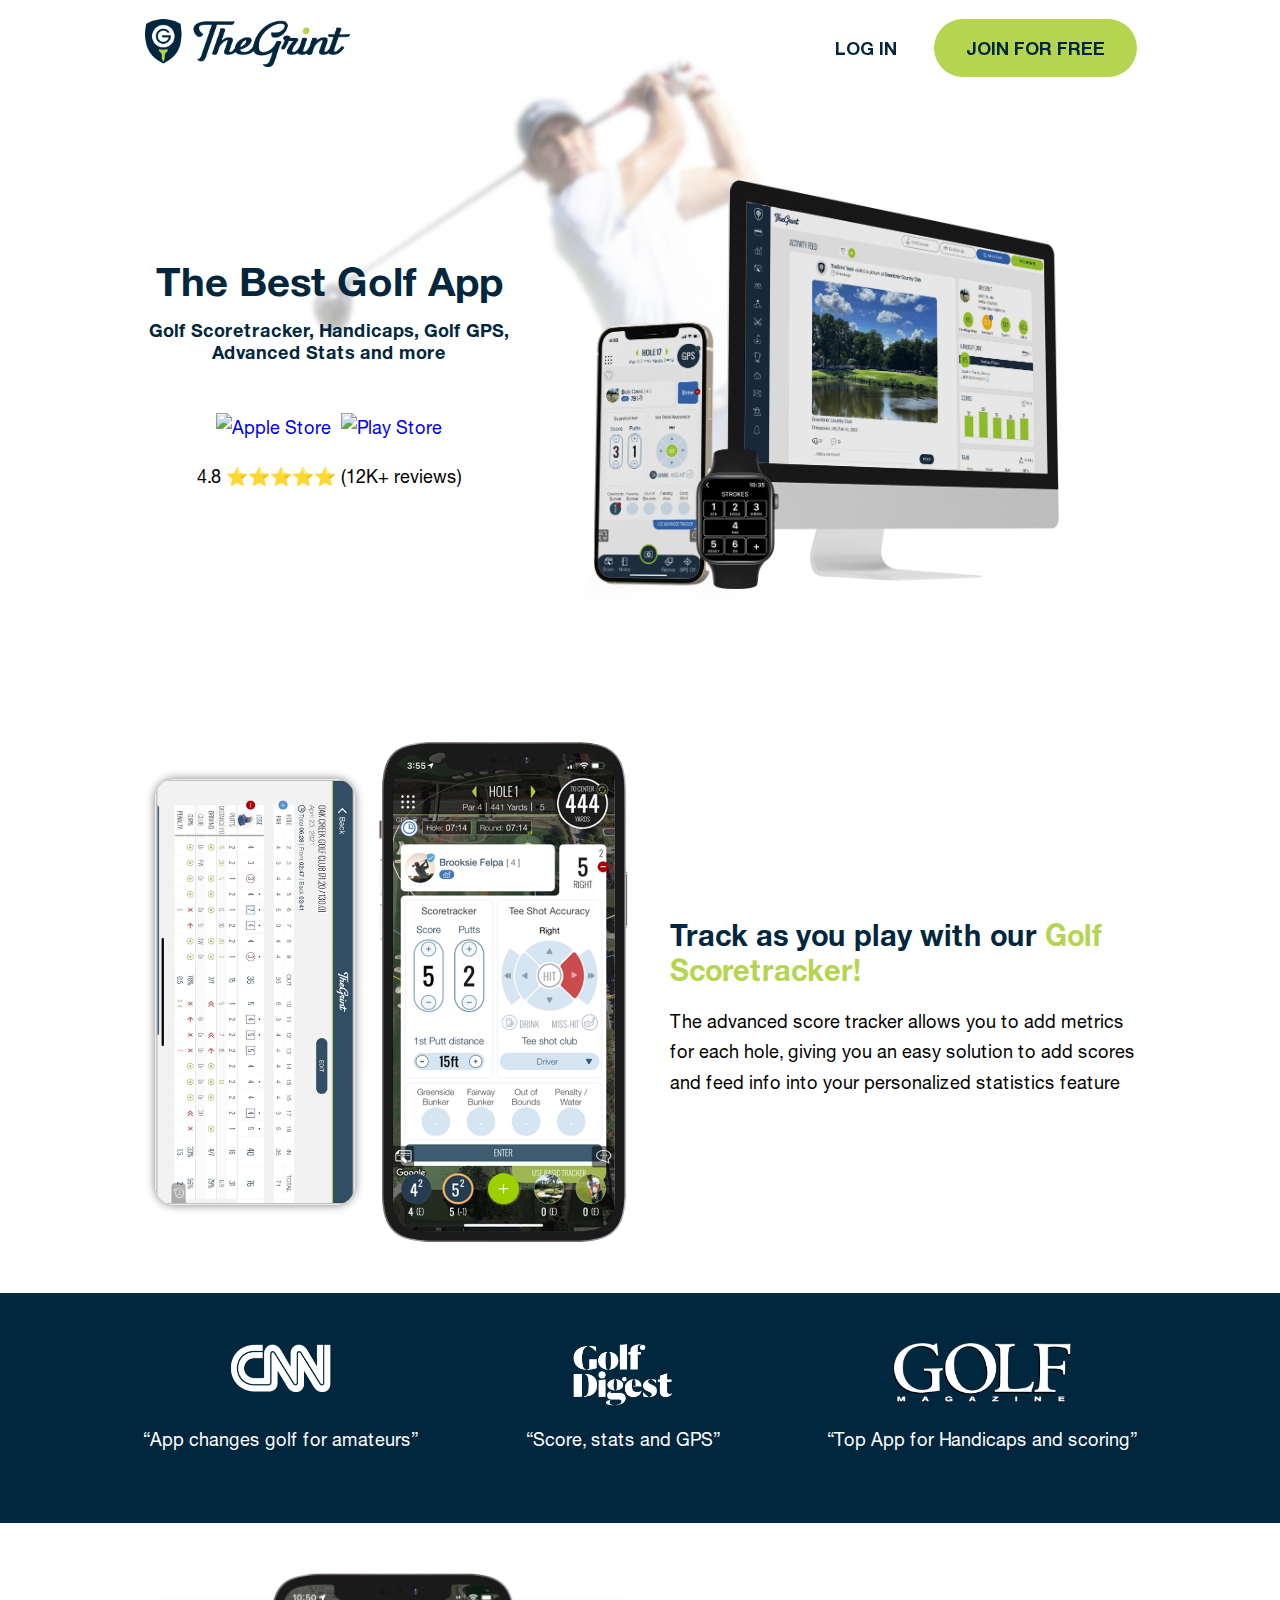
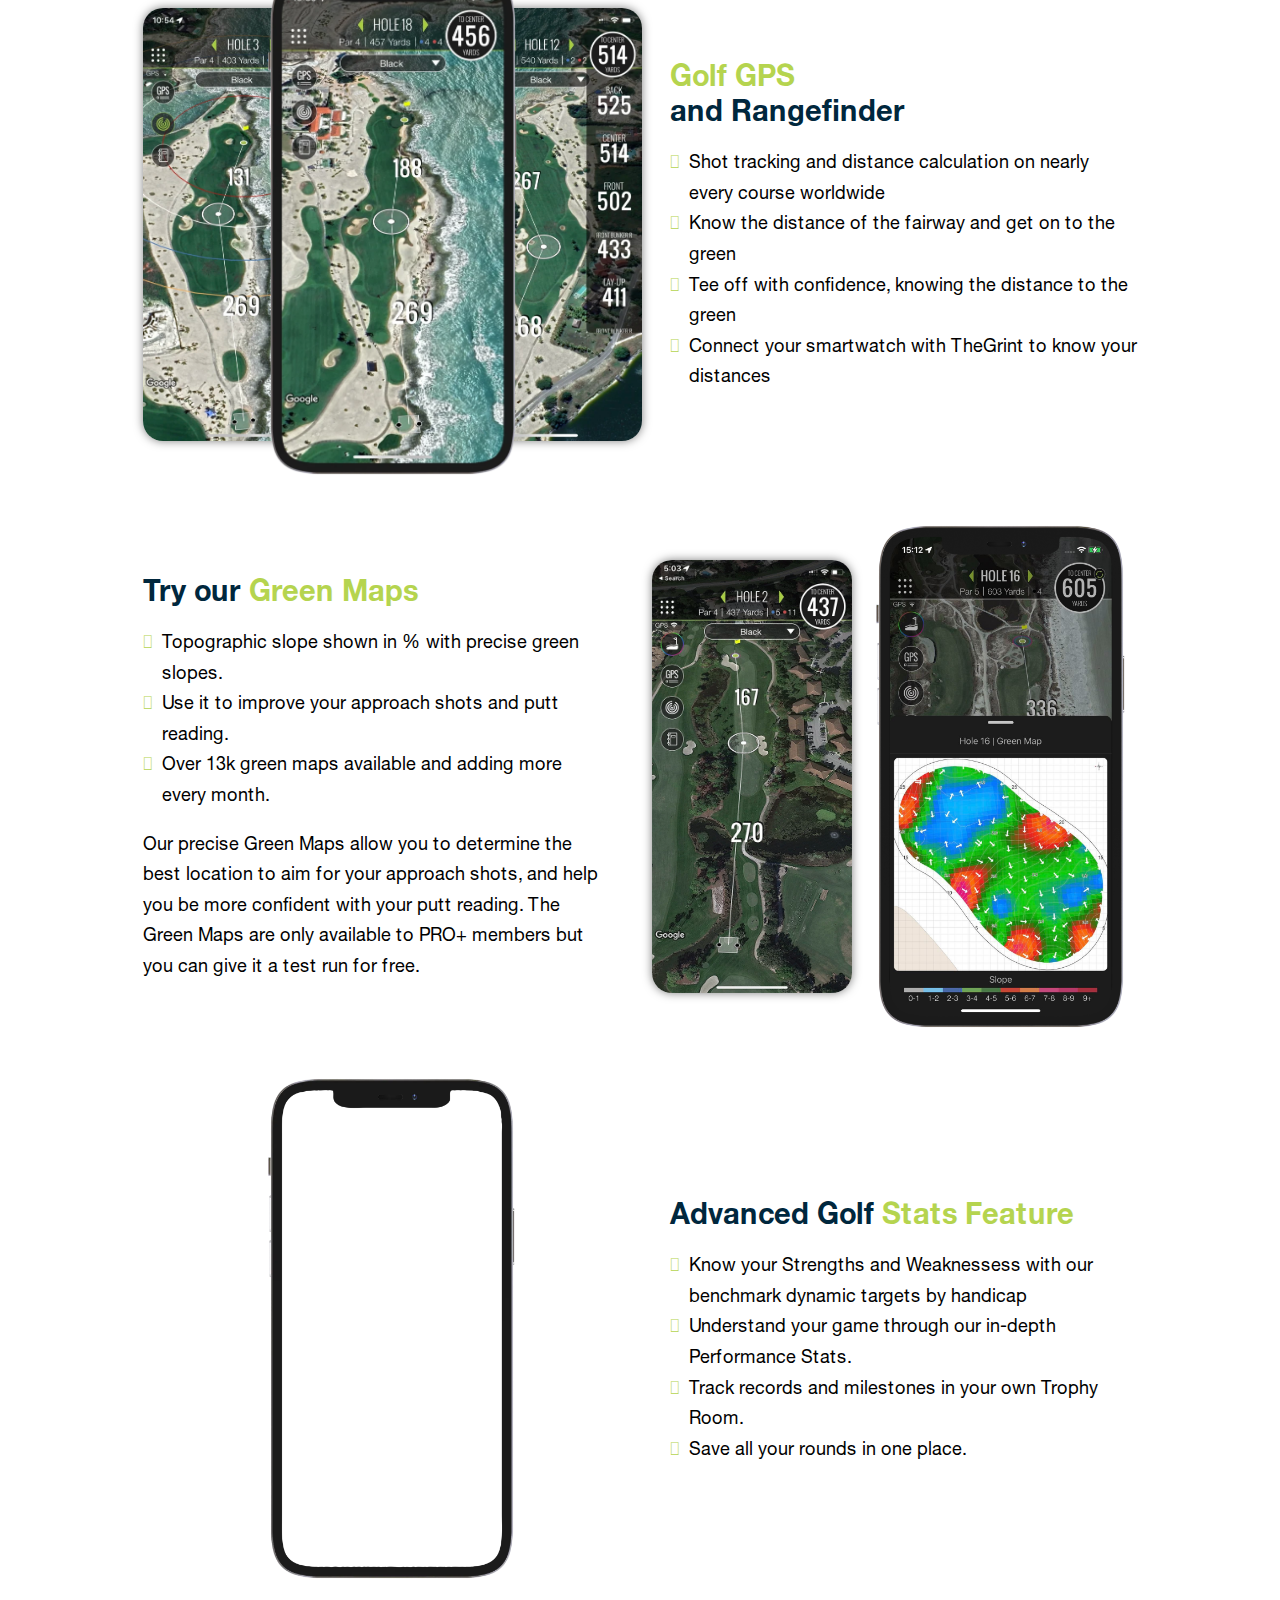
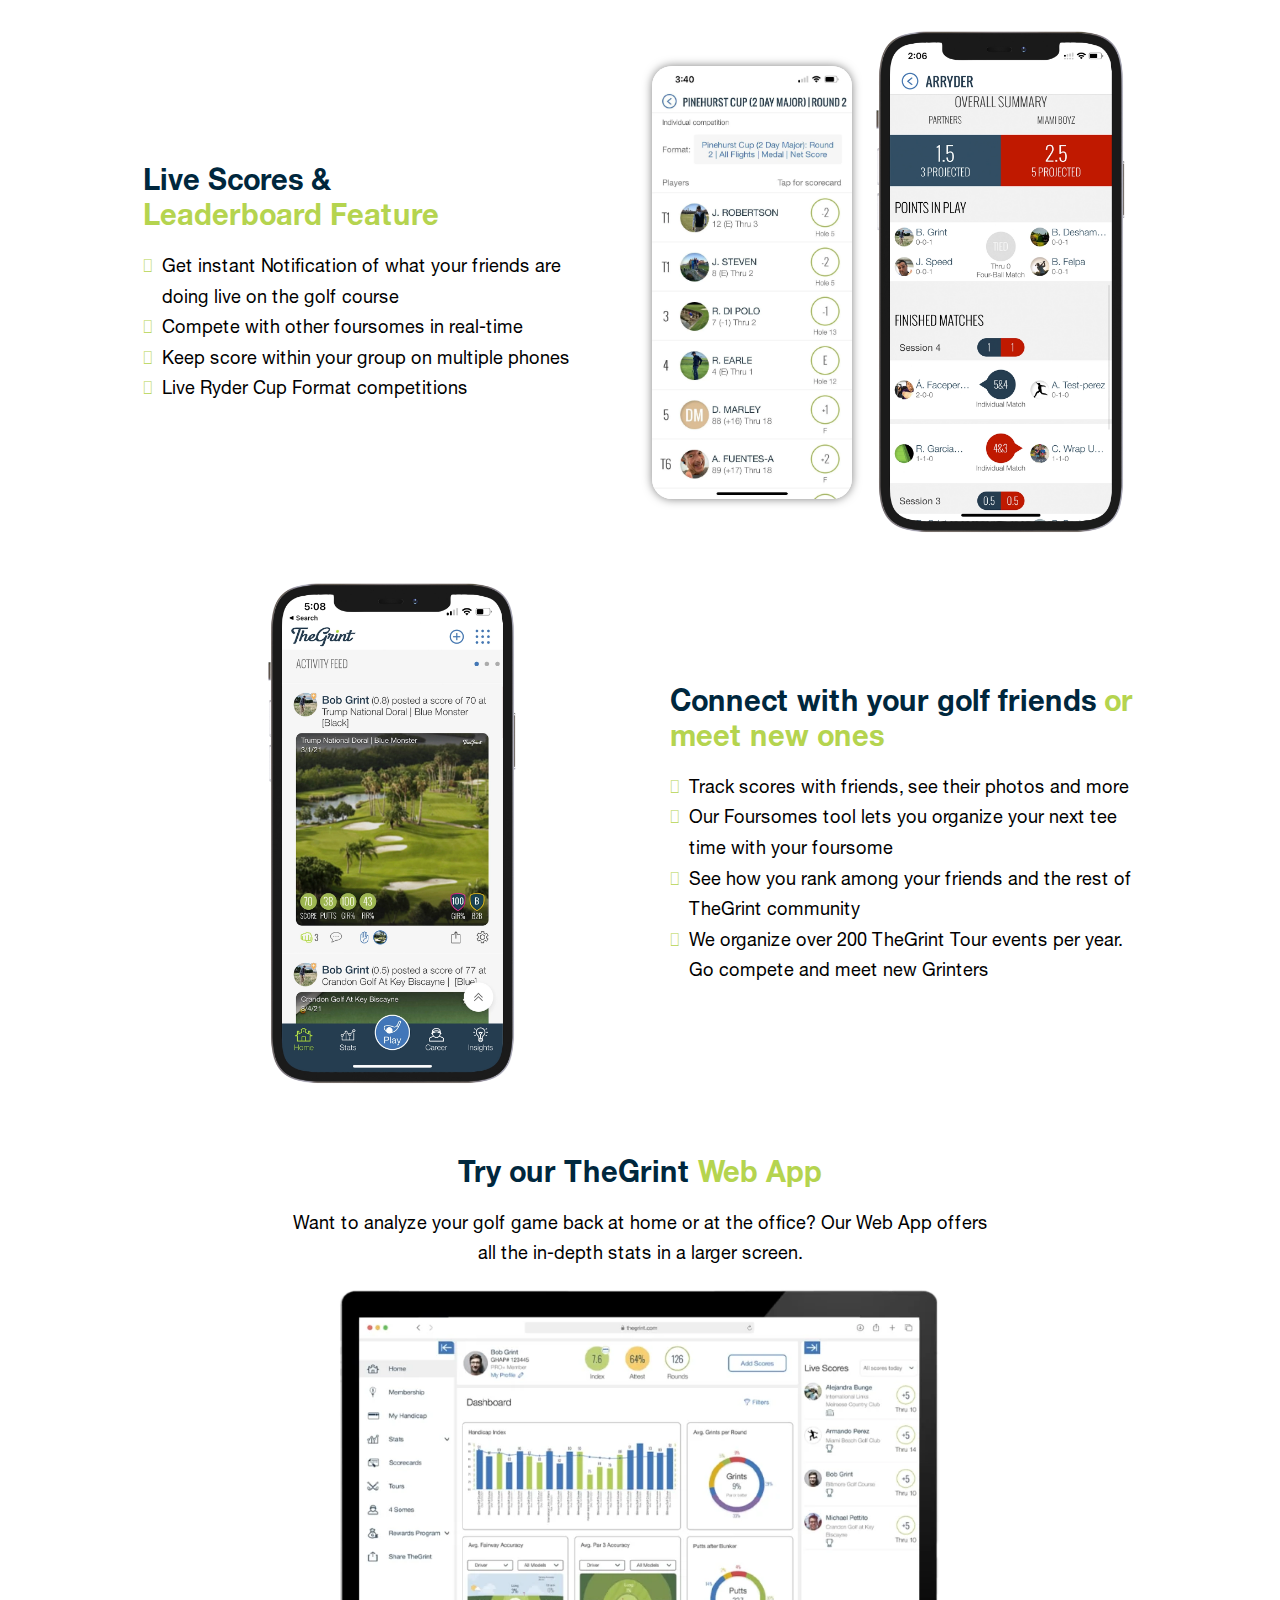
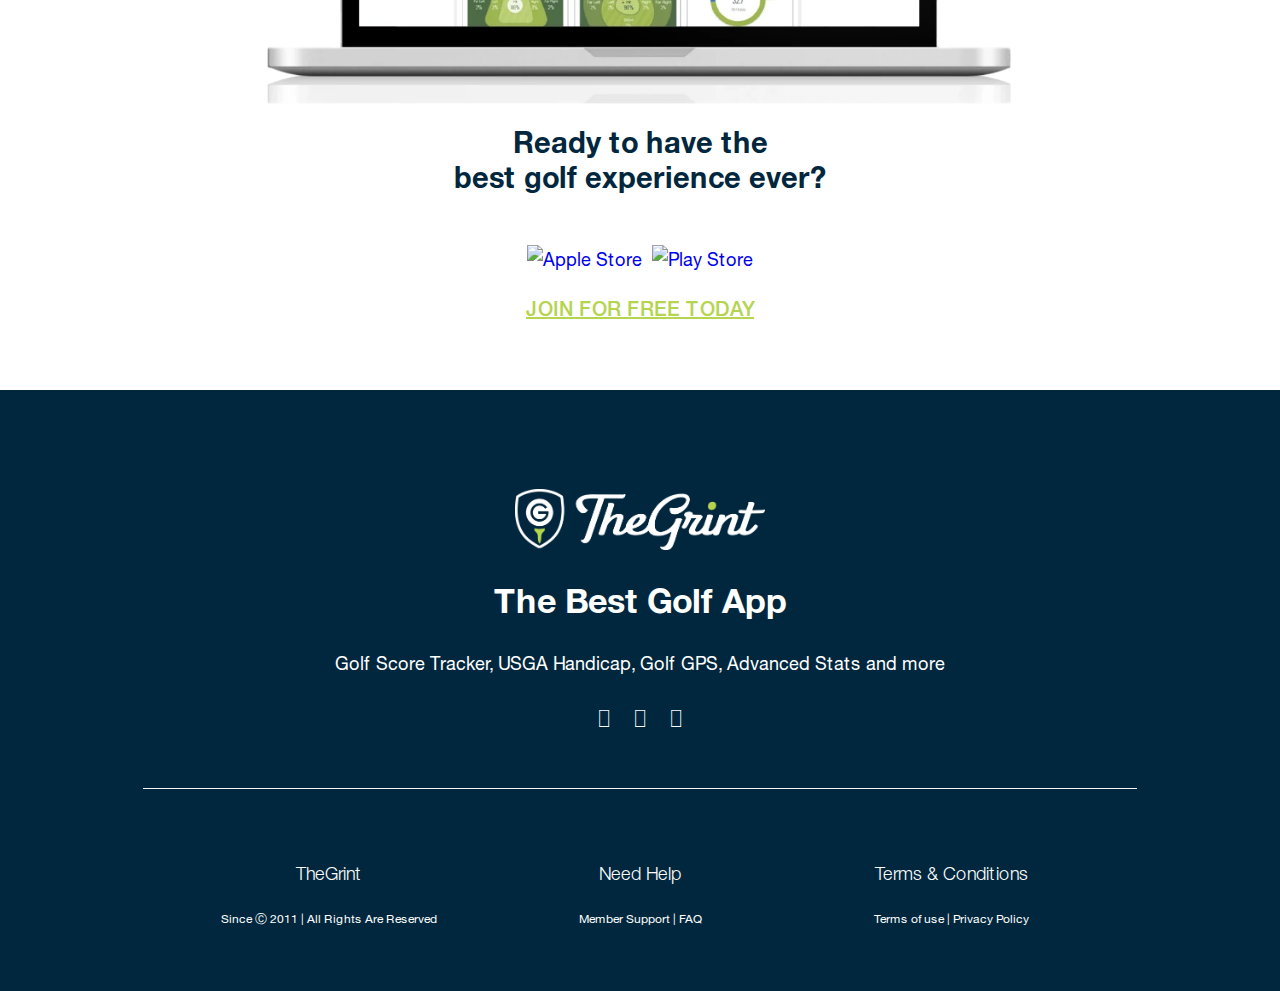
==== index.html @ 7a3c5fb8 "d-responsive" ====
<!DOCTYPE html>
<html>
<head>
  <title>TheGrint</title>
  <meta charset="UTF-8">
  <link rel="icon" type="image/x-icon" href="assets/favicon.png">
  <meta name="viewport" content="width=device-width, initial-scale=1">
  <link rel="stylesheet" href="https://cdnjs.cloudflare.com/ajax/libs/font-awesome/6.1.2/css/all.min.css" integrity="sha512-1sCRPdkRXhBV2PBLUdRb4tMg1w2YPf37qatUFeS7zlBy7jJI8Lf4VHwWfZZfpXtYSLy85pkm9GaYVYMfw5BC1A==" crossorigin="anonymous" referrerpolicy="no-referrer" />
  <link rel="stylesheet" href="https://cdnjs.cloudflare.com/ajax/libs/font-awesome/4.7.0/css/font-awesome.min.css">
  <link rel="stylesheet" href="font/stylesheet.css">
  <link rel="stylesheet" href="css/header.css">
  <link rel="stylesheet" href="css/carousel.css">
  <link rel="stylesheet" href="css/slider.css">
  <link rel="stylesheet" href="css/m-style.css">

</head>
<body>
  <header>
    <div class="bg-header"></div>
    <div class="head_container container">
      <div class="logo">
        <a class="head_logo" href="#"><img src="assets/logo.webp"></a>
      </div>
      <div class="menu" id="myTopnav">
        <ul>
          <li><a href="https://sandbox.thegrint.com/passthru">Log in</a></li>
          <li><a class="join-btn" href="https://sandbox.thegrint.com/passthru/register">JOIN <span class="hidden">FOR FREE</span></a></li>
        </ul>
      </div>
    </div>
  </header>

  <section class="main-banner">
    <div class="bg-banner-img">
      <img src="assets/banner3.jpg" alt="">
    </div>
    <div class="banner-content container">
      <div class="wrapper">
        <div class="left">
          <h1><b>The Best Golf App</b></h1>
          <h2>Golf Scoretracker, Handicaps, Golf GPS, Advanced Stats and more</h2>
          <div class="buttons o-desktop">
           <a href="https://apps.apple.com/us/app/thegrint-golf-gps-handicap/id532085262">
            <div class="in-btn">
              <img src="assets/apple_store.webp" alt="Apple Store">
            </div>
          </a>
          <a class="" href="https://play.google.com/store/apps/details?id=com.grint.thegrint.pro&hl=en_US&gl=US">
            <div class="in-btn">
              <img src="assets/play_store.webp" alt="Play Store">
            </div>
          </a>
        </div>
        <p class="desk-s" class="reviews">4.8 ⭐⭐⭐⭐⭐ (12K+ reviews)</p>
      </div>
      <div class="right">
        <img src="assets/devices2.webp" alt="">
        <div class="buttons only-tablet">
         <a href="https://apps.apple.com/us/app/thegrint-golf-gps-handicap/id532085262">
          <div class="in-btn">
            <img src="assets/apple_store.webp" alt="Apple Store">
          </div>
        </a>
        <a class="" href="https://play.google.com/store/apps/details?id=com.grint.thegrint.pro&hl=en_US&gl=US">
          <div class="in-btn">
            <img src="assets/play_store.webp" alt="Play Store">
          </div>
        </a>
      </div>
      <p class="only-tablet" class="reviews">4.8 ⭐⭐⭐⭐⭐ (12K+ reviews)</p>
    </div>
  </div>
</div>
</section>


<section class="first-section">
  <div class="container">
    <h1 class="only-mobile">Track as you play with our <b class="green">Golf Scoretracker!</b></h1>
    <div class="wrapper screens-wrapper">
      <div class="left">
        <div class="img-wrapper">
          <img src="assets/scoretracker3.webp" alt="">
          <img src="assets/scoretracker1.webp" alt="">
        </div>
      </div>
      <div class="right">        
        <div class="first-content">
          <h1 class="desktop">Track as you play with our <b class="green">Golf Scoretracker!</b></h1>
          <p>The advanced score tracker allows you to add metrics for each hole, giving you an easy solution to add scores and feed info into your personalized statistics feature</p>
        </div>
      </div>
    </div>
  </div>
</section>
<section id="awards">
 <div class="awards container">
  <div class="a-wrapper">
    <div class="a-img-box"><img src="assets/cnn.png" alt=""></div>
    <p>“App changes golf for amateurs”</p>
  </div>
  <div class="a-wrapper">
    <div class="a-img-box"><img src="assets/golf_digest.png" alt=""></div>
    <p>“Score, stats and GPS”</p>
  </div>
  <div class="a-wrapper">
    <div class="a-img-box"><img src="assets/golf-magazine-logo-black-and-white.png" alt=""></div>
    <p>“Top App for Handicaps and scoring”</p>
  </div>
</div>
</section>

<section class="fourth-section">
  <div class="container">
    <div class="wrapper screens-wrapper">
      <div class="left">
        <div class="img-wrapper three-screens">
          <img src="assets/4-1.webp" alt="">
          <img src="assets/4-2.webp" alt="">
          <img src="assets/4-3.webp" alt="">
        </div>
      </div>
      <div class="right">
        <h1 class="align-left"><b class="green">Golf GPS</b><br>and Rangefinder</h1>
        <ul class="icon-list-items">
          <li class="icon-list-item">
            <span class="icon-list-icon">
              <i aria-hidden="true" class="fas fa-check-circle"></i>
            </span>
            <span class="icon-list-text">Shot tracking and distance calculation on nearly every course worldwide</span>
          </li>
          <li class="icon-list-item">
            <span class="icon-list-icon">
              <i aria-hidden="true" class="fas fa-check-circle"></i>
            </span>
            <span class="icon-list-text">Know the distance of the fairway and get on to the green</span>
          </li>
          <li class="icon-list-item">
            <span class="icon-list-icon">
              <i aria-hidden="true" class="fas fa-check-circle"></i>
            </span>
            <span class="icon-list-text">Tee off with confidence, knowing the distance to the green</span>
          </li>
          <li class="icon-list-item">
            <span class="icon-list-icon">
              <i aria-hidden="true" class="fas fa-check-circle"></i>
            </span>
            <span class="icon-list-text">Connect your smartwatch with TheGrint to know your distances</span>
          </li>
        </ul>
      </div>
    </div>
  </div>
</section>

<section class="fifth-section">
  <div class="container">
    <div class="wrapper screens-wrapper reverse-desktop">

      <div class="left">
        <div class="img-wrapper">
          <img src="assets/new/greenmaps.webp" alt="">
          <img src="assets/5-2.webp" alt="">
        </div>
      </div>

      <div class="right">
        <h1 class="align-left">Try our <b class="green">Green Maps</b></h1>
        <ul class="icon-list-items">
          <li class="icon-list-item">
            <span class="icon-list-icon">
              <i aria-hidden="true" class="fas fa-check-circle"></i>
            </span>
            <span class="icon-list-text">Topographic slope shown in % with precise green slopes.</span>
          </li>
          <li class="icon-list-item">
            <span class="icon-list-icon">
              <i aria-hidden="true" class="fas fa-check-circle"></i>
            </span>
            <span class="icon-list-text">Use it to improve your approach shots and putt reading.</span>
          </li>
          <li class="icon-list-item">
            <span class="icon-list-icon">
              <i aria-hidden="true" class="fas fa-check-circle"></i>
            </span>
            <span class="icon-list-text">Over 13k green maps available and adding more every month.</span>
          </li>
        </ul>
        <p>Our precise Green Maps allow you to determine the best location to aim for your approach shots, and help you be more confident with your putt reading. The Green Maps are only available to PRO+ members but you can give it a test run for free.</p>
      </div>

    </div>
  </div>
</section>

<section class="sixth-section">
  <div class="container">
    <div class="wrapper">
      <div class="left">
        <div class="carousel-phones">
          <div class="phones-wrapper">
            <img src="assets/iphone_border.webp" alt="">
            <img class="loop active" src="assets/carousel1.png" alt="">
            <img class="loop" src="assets/carousel2.png" alt="">
            <img class="loop" src="assets/carousel3.png" alt="">
            <img class="loop" src="assets/carousel4.png" alt="">
          </div>
        </div>
        <div style="display: none;" id="slider">
          <ul id="slideWrap"> 
            <li><div class="image-slider-container"><img src="assets/image-3.webp" alt=""></div></li>
            <li><div class="image-slider-container"><img src="assets/image-4.webp" alt=""></div></li>
            <li><div class="image-slider-container"><img src="assets/image-5.webp" alt=""></div></li>
            <li><div class="image-slider-container"><img src="assets/image-6.webp" alt=""></div></li>
          </ul>

          <a id="prev" >&#8810;</a>
          <a id="next" >&#8811;</a>
        </div>


      </div>
      <div class="right">
        <h1><b>Advanced Golf</b> <b class="green">Stats Feature</b></h1>
        <ul class="icon-list-items">
          <li class="icon-list-item">
            <span class="icon-list-icon">
              <i aria-hidden="true" class="fas fa-check-circle"></i>
            </span>
            <span class="icon-list-text">Know your Strengths and Weaknessess with our benchmark dynamic targets by handicap</span>
          </li>
          <li class="icon-list-item">
            <span class="icon-list-icon">
              <i aria-hidden="true" class="fas fa-check-circle"></i>
            </span>
            <span class="icon-list-text">Understand your game through our in-depth Performance Stats.</span>
          </li>
          <li class="icon-list-item">
            <span class="icon-list-icon">
              <i aria-hidden="true" class="fas fa-check-circle"></i>
            </span>
            <span class="icon-list-text">Track records and milestones in your own Trophy Room.</span>
          </li>
          <li class="icon-list-item">
            <span class="icon-list-icon">
              <i aria-hidden="true" class="fas fa-check-circle"></i>
            </span>
            <span class="icon-list-text">Save all your rounds in one place.</span>
          </li>
        </ul>
      </div>
    </div>
  </div>
</section>

<section class="seventh-section">
  <div class="container">
    <div class="wrapper screens-wrapper reverse-desktop">

      <div class="left">
        <div class="img-wrapper">
          <img src="assets/leaderboards.webp" alt="">
          <img src="assets/new/section-gaming.webp" alt="">
        </div>        
      </div>
      <div class="right">
        <h1 class="align-left"><b>Live Scores &</b><br> <b class="green">Leaderboard Feature</b></h1>
        <ul class="icon-list-items">
          <li class="icon-list-item">
            <span class="icon-list-icon">
              <i aria-hidden="true" class="fas fa-check-circle"></i>
            </span>
            <span class="icon-list-text">Get instant Notification of what your friends are doing live on the golf course</span>
          </li>
          <li class="icon-list-item">
            <span class="icon-list-icon">
              <i aria-hidden="true" class="fas fa-check-circle"></i>
            </span>
            <span class="icon-list-text">Compete with other foursomes in real-time</span>
          </li>
          <li class="icon-list-item">
            <span class="icon-list-icon">
              <i aria-hidden="true" class="fas fa-check-circle"></i>
            </span>
            <span class="icon-list-text">Keep score within your group on multiple phones</span>
          </li>
          <li class="icon-list-item">
            <span class="icon-list-icon">
              <i aria-hidden="true" class="fas fa-check-circle"></i>
            </span>
            <span class="icon-list-text">Live Ryder Cup Format competitions</span>
          </li>
        </ul>      
      </div>
    </div>
  </div>
</section>

<section class="eighth-section">
  <div class="container">
    <div class="wrapper">
      <div class="left">
        <img src="assets/golf_module.webp" alt="">
      </div>
      <div class="right">
        <h1>Connect with your golf friends <b class="green">or meet new ones</b></h1>
        <ul class="icon-list-items">
          <li class="icon-list-item">
            <span class="icon-list-icon">
              <i aria-hidden="true" class="fas fa-check-circle"></i>
            </span>
            <span class="icon-list-text">Track scores with friends, see their photos and more</span>
          </li>
          <li class="icon-list-item">
            <span class="icon-list-icon">
              <i aria-hidden="true" class="fas fa-check-circle"></i>
            </span>
            <span class="icon-list-text">Our Foursomes tool lets you organize your next tee time with your foursome</span>
          </li>
          <li class="icon-list-item">
            <span class="icon-list-icon">
              <i aria-hidden="true" class="fas fa-check-circle"></i>
            </span>
            <span class="icon-list-text">See how you rank among your friends and the rest of TheGrint community</span>
          </li>
          <li class="icon-list-item">
            <span class="icon-list-icon">
              <i aria-hidden="true" class="fas fa-check-circle"></i>
            </span>
            <span class="icon-list-text">We organize over 200 TheGrint Tour events per year. Go compete and meet new Grinters</span>
          </li>
        </ul>
      </div>
    </div>
  </div>
</section>

<section class="ninth-section">
  <div class="container ninth-container">
    <h1>Try our TheGrint <b style="color:#b5d44f;">Web App</b></h1>
    <p>Want to analyze your golf game back at home or at the office? Our Web App offers all the in-depth stats in a larger screen.</p>
    <div><img src="assets/thegrint_desktop2.1.webp" alt=""></div>
    <h1>Ready to have the  <br><b>best golf experience ever?</b></h1>
    <div class="buttons">
     <a href="https://apps.apple.com/us/app/thegrint-golf-gps-handicap/id532085262">
      <div class="in-btn">
        <img src="assets/apple_store.webp" alt="Apple Store">
      </div>
    </a>
    <a class="" href="https://play.google.com/store/apps/details?id=com.grint.thegrint.pro&hl=en_US&gl=US">
      <div class="in-btn">
        <img src="assets/play_store.webp" alt="Play Store">
      </div>
    </a>
  </div>
  <a class="register-btn" href="https://sandbox.thegrint.com/passthru/register">JOIN FOR FREE TODAY</a>
</div>
</section>


<footer>
  <div class="container footer-container">
   <div class="top">
    <div class="top-container">
      <div class="footer-logo">
        <img src="assets/white_logo.png" alt="">
      </div>
      <div class="footer-content">
        <h2>The Best Golf App</h2>
        <p>Golf Score Tracker, USGA Handicap, Golf GPS, Advanced Stats and more</p>
        <div class="social-media">
          <a href="https://www.facebook.com/thegrintgolf"><i aria-hidden="true" class="fab fa-facebook-f"></i></a>
          <a href="https://www.instagram.com/thegrintgolf/"><i aria-hidden="true" class="fab fa-instagram"></i></a>
          <a href="https://twitter.com/TheGrintGolf"><i aria-hidden="true" class="fab fa-twitter"></i></a>
        </div>
      </div>
    </div>
  </div>

  <div class="bot">
   <div class="bot-box">
     <h4>TheGrint</h4>
     <p>Since Ⓒ 2011 | All Rights Are Reserved</p>
   </div>
   <div class="bot-box">
     <h4>Need Help</h4>
     <a href="https://thegrint.com/about_us/member_support">Member Support | FAQ</a>
   </div>
   <div class="bot-box">
     <h4>Terms & Conditions</h4>
     <a href="https://thegrint.com/about_us/terms_and_conditions">Terms of use | Privacy Policy</a>
   </div>
 </div>
</div>
</footer>
<script src="https://cdnjs.cloudflare.com/ajax/libs/jquery/3.6.0/jquery.min.js" integrity="sha512-894YE6QWD5I59HgZOGReFYm4dnWc1Qt5NtvYSaNcOP+u1T9qYdvdihz0PPSiiqn/+/3e7Jo4EaG7TubfWGUrMQ==" crossorigin="anonymous" referrerpolicy="no-referrer"></script>
<script src="js/js.js"></script>

<script>

</script>

</body>
</html>
---- font/stylesheet.css ----
@font-face {
    font-family: 'Helvetica Neue';
    src: url('HelveticaNeue.eot');
    src: url('HelveticaNeue.eot?#iefix') format('embedded-opentype'),
        url('HelveticaNeue.woff2') format('woff2'),
        url('HelveticaNeue.woff') format('woff'),
        url('HelveticaNeue.ttf') format('truetype'),
        url('HelveticaNeue.svg#HelveticaNeue') format('svg');
    font-weight: normal;
    font-style: normal;
    font-display: swap;
}

@font-face {
    font-family: 'Helvetica Neue';
    src: url('HelveticaNeue-Light.eot');
    src: url('HelveticaNeue-Light.eot?#iefix') format('embedded-opentype'),
        url('HelveticaNeue-Light.woff2') format('woff2'),
        url('HelveticaNeue-Light.woff') format('woff'),
        url('HelveticaNeue-Light.ttf') format('truetype'),
        url('HelveticaNeue-Light.svg#HelveticaNeue-Light') format('svg');
    font-weight: 300;
    font-style: normal;
    font-display: swap;
}

@font-face {
    font-family: 'Helvetica Neue';
    src: url('HelveticaNeue-Bold.eot');
    src: url('HelveticaNeue-Bold.eot?#iefix') format('embedded-opentype'),
        url('HelveticaNeue-Bold.woff2') format('woff2'),
        url('HelveticaNeue-Bold.woff') format('woff'),
        url('HelveticaNeue-Bold.ttf') format('truetype'),
        url('HelveticaNeue-Bold.svg#HelveticaNeue-Bold') format('svg');
    font-weight: bold;
    font-style: normal;
    font-display: swap;
}

@font-face {
    font-family: 'Helvetica Neue';
    src: url('HelveticaNeue-Thin.eot');
    src: url('HelveticaNeue-Thin.eot?#iefix') format('embedded-opentype'),
        url('HelveticaNeue-Thin.woff2') format('woff2'),
        url('HelveticaNeue-Thin.woff') format('woff'),
        url('HelveticaNeue-Thin.ttf') format('truetype'),
        url('HelveticaNeue-Thin.svg#HelveticaNeue-Thin') format('svg');
    font-weight: 100;
    font-style: normal;
    font-display: swap;
}

@font-face {
    font-family: 'Helvetica Neue';
    src: url('HelveticaNeue-Medium.eot');
    src: url('HelveticaNeue-Medium.eot?#iefix') format('embedded-opentype'),
        url('HelveticaNeue-Medium.woff2') format('woff2'),
        url('HelveticaNeue-Medium.woff') format('woff'),
        url('HelveticaNeue-Medium.ttf') format('truetype'),
        url('HelveticaNeue-Medium.svg#HelveticaNeue-Medium') format('svg');
    font-weight: 500;
    font-style: normal;
    font-display: swap;
}

@font-face {
    font-family: 'HelveticaNeue';
    src: url('HelveticaNeueRegular.eot');
    src: url('HelveticaNeueRegular.eot?#iefix') format('embedded-opentype'),
        url('HelveticaNeueRegular.woff2') format('woff2'),
        url('HelveticaNeueRegular.woff') format('woff'),
        url('HelveticaNeueRegular.ttf') format('truetype'),
        url('HelveticaNeueRegular.svg#HelveticaNeueRegular') format('svg');
    font-weight: 100;
    font-style: normal;
    font-display: swap;
}

@font-face {
    font-family: 'Helvetica Neue';
    src: url('HelveticaNeue-Italic.eot');
    src: url('HelveticaNeue-Italic.eot?#iefix') format('embedded-opentype'),
        url('HelveticaNeue-Italic.woff2') format('woff2'),
        url('HelveticaNeue-Italic.woff') format('woff'),
        url('HelveticaNeue-Italic.ttf') format('truetype'),
        url('HelveticaNeue-Italic.svg#HelveticaNeue-Italic') format('svg');
    font-weight: normal;
    font-style: italic;
    font-display: swap;
}
---- css/header.css ----
header{
	border: black;
	border-width: 2px;
	background: #00273d00;
	transition: var(--transition);
}
.head_container{
	padding: 20px 0;
	overflow: hidden;
	display: flex;
	justify-content: space-between;
	transition: var(--transition);
}
.effect-header .head_container{
	padding-top: 10px;
	padding-bottom: 10px;
}
.bg-header {
	width: 100%;
	height: 100%;
	position: absolute;
}
.effect-header {
	box-shadow: 2px 0 49px -16px rgb(0 0 0 / 33%);
}
.effect-header .bg-header {
	background: rgba(255, 255, 255, 0.7);
	backdrop-filter: blur(7px);
	-webkit-backdrop-filter: blur(7px);
}
.fixed-logo {
	display: none;
}
.logo {
	float:left;
	display: flex;
	align-items: center;
}
.logo img{
	height: 50px;
}
.menu{
	margin-top:5px;
	float:right;
}
.menu ul{
	list-style-type: none;
}
.menu li{
	display: inline;
	margin-right-last:0px; 
}
.menu a{
	text-decoration: none;
    font-weight: bold;
    text-transform: uppercase;
	border-radius: 100px;
	color: var(--blue);
	padding: 18px 32px;
	transition: var(--transition);
}
.menu a:hover {	
	color: rgb(0 39 61 / 80%);
}
.effect-header .menu a:hover {
	color: rgb(255 255 255 / 70%);
}
.menu a.join-btn {
	color: var(--blue);
	background-color: var(--green);
}
.menu a.join-btn:hover {
	color: var(--white-text);
	background-color: var(--blue);
}

.icon{
	display: none;
}

menu.responsive{
	position: relative;
}
menu.responsive{
	float: none;
	display: block;
	text-align: left;
}
@media screen and (max-width: 1024px) {
	.menu{
		margin:0;
	}
}
@media screen and (max-width: 835px) {
	.logo img {
		width: 100%;
		height: auto;
	}

	.logo {
		width: 30%;
	}

	.menu ul, .logo a {
		flex-direction: row;
		align-items: center;
	}
	.menu a {
		padding: 11px 22px;
	}

}
---- css/carousel.css ----
/* Slideshow container */
.slideshow-container {
  max-width: 100%;
  position: relative;
  margin: auto;
}

/* Make the images invisible by default */
.Containers {
  display: none;
}

/* Place the "forward button" to the right */
.forward {
  right: 0;
  border-radius: 4px 0 0 4px;
}

/*when the user hovers,add a black background with some little opacity */
.Back:hover, .forward:hover {
  background-color: rgba(0,0,0,0.8);
}

/* Caption Info */
.Info {
  color: #e3e3e3;
  font-size: 16px;
  padding: 10px 14px;
  position: absolute;
  bottom: 10px;
  width: 100%;
  text-align: center;
}

/* Worknumbering (1/3 etc) */
.MessageInfo {
  color: #f2f2f3;
  font-size: 14px;
  padding: 10px 14px;
  position: absolute;
  top: 0;
}

/* The circles or bullets and indicators */
.video-buttons {
  display: flex;
  justify-content: space-around;
  margin-bottom: 5em;
  overflow-y: visible;
} 
.dots {
  cursor: pointer;
  background-color: transparent;
  border-radius: 100px;
  color: var(--black-text);
  display: flex;
  justify-content: center;
  align-items: center;
  padding: 16px 32px;
  transition: var(--transition); ease;
}
span.dots i {
  margin-right: 8px;
  font-size: 20px;
  color: var(--green);
  transition: var(--transition);
}
span.dots:hover i, span.enable i {
  color: var(--blue);
}
.enable, .dots:hover {
  background-color: var(--green);
  box-shadow: 5px 8px 20px #b5d44f9c;
}

/* Faint animation */
.fade {
  -webkit-animation-name: fade;
  -webkit-animation-duration: 1.4s;
  animation-name: fade;
  animation-duration: 1.4s;
}

@-webkit-keyframes fade {
  from {opacity: .5}
  to {opacity: 2}
}

@keyframes fade {
  from {opacity: .5}
  to {opacity: 2}
}
---- css/slider.css ----
/* slider  */

#slider {
	position: relative;
	width: 500px; 
	overflow: hidden;
	margin: 0 auto;
	transform: scale(0.9);
}
#slider ul {
	position: relative;
	list-style: none;
	height: 100%;
	width: 10000%;
	padding: 0;
	margin: 0;
	-webkit-transition: all 750ms ease;
	-o-transition: all 750ms ease;
	transition: all 750ms ease;
	left: 0;
}
#slider ul li {
	position: relative;
	height: 100%; 
	float: left;
	z-index: 1;
}
#slider ul li .image-slider-container {
	width: 280px;
	margin: 0 110px;
	border-radius: 25px;
	overflow: hidden;
}

#slider #prev, #slider #next {
	width: 50px;
	line-height: 50px;
	border-radius: 50%;
	font-size: 2rem;
	text-shadow: 0 0 20px rgba(0, 0, 0, 0.6);
	text-align: center;
	color: var(--blue);
	text-decoration: none;
	position: absolute;
	top: 50%;
	-webkit-transform: translateY(-50%);
	-ms-transform: translateY(-50%);
	transform: translateY(-50%);
	-webkit-transition: all 150ms ease;
	-o-transition: all 150ms ease;
	transition: all 150ms ease;
	z-index: 2;
	cursor: pointer;
}
#slider #prev:hover, #slider #next:hover {
	background-color: var(--green);
	text-shadow: 0;
}
#slider #prev {
	left: 10%;
}
#slider #next {
	right: 10%;
}
@media screen and
#slider #prev {
	left: 10%;
}
@media screen and (max-width: 375px) {
	#slider #prev {
		left: 14%;
	}
	#slider #next {
		right: 14%;
	}
}
---- css/m-style.css ----
:root {
	--white-bg: #f6f6f6;
	--black-bg: #1d1d1d;
	--white-text: #fff;
	--black-text: #1d1d1d;
	--blue: #00273D;
	--green: #B5D44F;
	--light-blue: #263D51;
	--text: 'Helvetica Neue', sans-serif;
	--primary-title: 29px;
	--transition: .6s;
}
* {
	-webkit-box-sizing: border-box;
	box-sizing: border-box;
	
}
body,h1,h2,h3,h4,h5,h6,p,ul,li,a {font-family: var(--text);}

body, html {
	width: 100%;
	max-width: 100%;
	height: 100%;
	margin: 0;
}
html {
	font-size: 62.5%;
}
h1 {
	font-size: var(--primary-title);
	color: var(--blue);
	line-height: 1.2em;
}
h2 {
	color: var(--blue);
	text-align: center;
	line-height: 1.2em;
	font-size: 18px;
}
p {
	text-align: center;
}
p, ul, ul li, a, .dots {
	font-size: 16px;
	line-height: 1.7;
	font-weight: 400;
}
ul {
	list-style: none;
}
.icon-list-items {
	padding-left: 0;
}
.icon-list-item {
	display: -webkit-box;
	display: -ms-flexbox;
	display: flex;
	-webkit-box-pack: start;
	-ms-flex-pack: start;
	justify-content: flex-start;
	text-align: left;
}
.icon-list-icon i {
	color: var(--green);
}
.icon-list-text {
	margin-left: 10px;
}
a {
	text-decoration: none;
}
header {
	display: -webkit-box;
	display: -ms-flexbox;
	display: flex;
	-webkit-box-pack: center;
	-ms-flex-pack: center;
	justify-content: center;
	width: 100%;
	position: fixed;
	z-index:999;
}
.container {
	max-width: 100%;
	width: 100%;
	padding: 0 15px;
	position: relative;
}
section {
	display: -webkit-box;
	display: -ms-flexbox;
	display: flex;
	flex-direction: column;
	-webkit-box-pack: center;
	-ms-flex-pack: center;
	justify-content: center;
	-webkit-box-align: center;
	-ms-flex-align: center;
	align-items: center;
	text-align: center;
	position: relative;
	width: 100%;
}
section:nth-child(n+3) {
	margin-bottom: 5em;
}

section:nth-child(n+3) p {	
	text-align: left;
}
.wrapper {
	display: flex;
	justify-content: center;
	align-items: center;
	flex-direction: column;
}
img {
	max-width: 100%;
}
.buttons svg {
	max-height: 50px;
	-webkit-transition: var(--transition);
	-o-transition: var(--transition);
	transition: var(--transition);
}
.buttons svg:hover {
	-webkit-transform: translateY(-3px);
	-ms-transform: translateY(-3px);
	transform: translateY(-3px);
}
.buttons {
	display: flex;
	flex-direction: row;
	justify-content: center;
	column-gap: 10px;
}
.buttons a .in-btn {
	position: relative;
	-webkit-transition: var(--transition);
	-o-transition: var(--transition);
	transition: var(--transition);
}
.buttons a .in-btn img {
	width: auto;
	max-height: 50px;
	max-width: 100%;
}
.buttons a .in-btn:hover {
	-webkit-transform: translateY(-3px);
	-ms-transform: translateY(-3px);
	transform: translateY(-3px);
}
.green {
	color: var(--green);
}

.desktop, .hidden, .o-desktop {
	display: none;
}
.desk {
	display: none;
}
.white :where(h1,h2,h3,h4,p,li) {
	color: var(--white-text);
}
.white :where(p,li) {
	font-weight: 400;
}
/* header  */
.menu ul {
	padding-left: 0;
}
/* banner */
section.main-banner, .sixth-section {
	overflow: hidden;
}
.banner-content h1 {
	margin-bottom: 0;
	font-size: 40px;
}
.bg-banner-img {
	position: absolute;
	overflow: hidden;
}
.bg-banner-img img {
	height: 100vh;
	max-width: unset;
}
.banner-content .wrapper {
	padding: 90px 0 0;
}
.banner-content .right  {
	margin-top: 3em;
}
.buttons {
	margin-top: 5em;
}

/* mobile screens */

.screens-wrapper .img-wrapper {
	display: flex;
	justify-content: space-around;
	align-items: center;
	flex-direction: row;
}
.screens-wrapper .img-wrapper img {
	max-width: 50%;
}

.fourth-wrapper .left img:nth-child(odd),.screens-wrapper .img-wrapper img:nth-child(odd) {
	width: 150px;
	border-radius: 20px;
	-webkit-box-shadow: 0px 0px 10px 0px rgb(0 0 0 / 50%);
	box-shadow: 0px 0px 10px 0px rgb(0 0 0 / 50%);
	z-index: 1;
}
.screens .img-wrapper img:nth-child(odd) {
	width: 150px;
}
/* first section */
.first-content {
	margin-top: 5em;
}
/*awards*/
section#awards {
	margin-top: 5em;
	background: var(--blue);
}
.awards {
	display: -webkit-box;
	display: -ms-flexbox;
	display: flex;
	justify-content: space-between;
	color: white;
	padding: 5em 15px;
	overflow-y: scroll;
}
.a-wrapper {
	display: -webkit-box;
	display: -ms-flexbox;
	display: flex;
	-webkit-box-orient: vertical;
	-webkit-box-direction: normal;
	-ms-flex-direction: column;
	flex-direction: column;
	-webkit-box-pack: justify;
	-ms-flex-pack: justify;
	justify-content: space-between;
	align-items: center;
	height: 130px;
	min-width: 240px;
}
.a-wrapper p {
	text-align: center;
}
.a-img-box {
	display: -webkit-box;
	display: -ms-flexbox;
	display: flex;
	-webkit-box-pack: center;
	-ms-flex-pack: center;
	justify-content: center;
	-webkit-box-align: center;
	-ms-flex-align: center;
	align-items: center;
}
.a-img-box img {
	max-width: 100px;
}
.a-wrapper:nth-child(3) .a-img-box img {
	min-width: 178px;
}

/* three screens */

.screens-wrapper .img-wrapper.three-screens img:nth-child(1) {
	margin-right: -60px;
	z-index: 0;
}
.screens-wrapper .img-wrapper.three-screens img:nth-child(2) {
	z-index: 2;
}
.screens-wrapper .img-wrapper.three-screens img:nth-child(3) {
	margin-left: -60px;
	z-index: 0;
}
/* sixth section */
.sixth-section .left {
	display: inline-flex;
	justify-content: center;
	align-items: center;
}
.phones-wrapper {
	position: relative;
	max-width: 180px;
}
.phones-wrapper img:nth-child(1) {
	position: relative;
	z-index: 2;
}
.phones-wrapper img:nth-child(n+2) {
	position: absolute;
	max-width: 89.5%;
	top: 1.9%;
	left: 50.5%;
	transform: translateX(-50%);
	border-radius: 19px;
	animation: phones;
	opacity: 0;
	transition: .6s;
}
.phones-wrapper .loop.active {
	opacity: 1;
}
@keyframes phones {
	from {
		opacity: 0;
	}
	to {
		opacity: 1;
	}
} 
/* eight section */
.eighth-section .left {
	max-width: 50%;
}
/* ninth section */
section.ninth-section {
	margin-bottom: 8em;
} 
.ninth-section a.register-btn {
	position: relative;
	top: 15px;
	margin-top: 2em;
	font-size: 20px;
	font-weight: 500;
	text-decoration: underline;
	fill: var( --green );
	color: var( --green );
	-webkit-transition: var(--transition);
	-o-transition: var(--transition);
	transition: var(--transition);
}
.ninth-container a.register-btn:hover {
	fill: var( --blue );
	color: var( --blue );
}
/* footer */
footer {
	position: relative;
	background: var(--blue);
}
footer .footer-container {
	padding-top: 5em;
	padding-bottom: 5em;
	margin: 0 auto;
}
footer .footer-logo {
	margin: 0 auto;
	max-width: 100%;
}
footer .top :is(h2,p) {
	text-align: center;	
	color: var(--white-text);
}
footer h2 {
	font-size: 34px;
}

footer .top {
	padding: 5%;
}
footer .top-container {
	display: flex;
	flex-direction: column;
	align-items: center;
	margin: 0 auto;
}
footer .top-container .footer-logo {
	max-width: 250px;
}
footer .top-container .footer-content {
	width: 100%;
}
footer .social-media {
	display: -webkit-box;
	display: -ms-flexbox;
	display: flex;
	justify-content: center;
}

footer .social-media a {
	color: var(--white-text);
	font-size: 24px;
	-webkit-transition: var(--transition);
	-o-transition: var(--transition);
	transition: var(--transition);
}
footer .social-media a:nth-child(n+2) {
	margin-left: 1em;
}
footer .bot {
	padding: 5em 0 0;
	display: -webkit-box;
	display: -ms-flexbox;
	display: flex;
	-webkit-box-pack: space-evenly;
	-ms-flex-pack: space-evenly;
	justify-content: space-evenly;
	text-align: center;
	-ms-flex-wrap: wrap;
	flex-wrap: wrap;
	border-top: 1px solid var(--white-bg);
}
footer .bot-box {
	min-width: 250px;
}
footer .bot a {
	color: var(--blue);
	text-decoration: none;
	-webkit-transition: var(--transition);
	-o-transition: var(--transition);
	transition: var(--transition);
}
footer .bot a, footer .bot p {
	text-align: center;
	color: var(--white-text);
}
footer .bot a:hover, footer .social-media a:hover {
	color: var(--green);
}
footer .bot h4 {
	font-size: 18px;
	color: var(--white-text);
	font-weight: 300;
}
footer .bot :is(p, a) {
	font-size: 12px;
}
@media screen and (min-width: 512px) {
	.hidden {
		display: initial;
	}
	.desktop {
		display: block;
	}
	.only-mobile {
		display: none;
	}
	.container {
		max-width: 1024px;
	}
	section:nth-child(n+3) {
		text-align: left;
	}
	.head_container {
		padding: 10px 15px;
	}
	section.main-banner {
		min-height: 1071px;
	}
	.banner-content .right img, section.ninth-section img {
		max-width: 75%;
	}
	section:nth-child(n+3) .wrapper {
		flex-direction: row;
	}
	section:nth-child(n+3) .wrapper.reverse-desktop {
		flex-direction: row-reverse;
	}
	section:nth-child(n+3) .wrapper .left,section:nth-child(n+3) .wrapper .right {
		width: 50%
	}
	section:nth-child(n+3) .wrapper .right {
		padding-left: 3%;
	}
	section:nth-child(n+3) .wrapper.reverse-desktop .right {
		padding-left: 0;
		padding-right: 3%;
	}
	.eighth-section .left {
		display: inherit;
	}
	.eighth-section .left img {
		max-width: 185px;
		margin: 0 auto;
	}
	section.ninth-section {
		text-align: center;
	}
	section.ninth-section p {
		text-align: center;
	}
}
@media screen and (min-width: 1024px) {
	p, ul, ul li, a, .dots {
		font-size: 18px;
	}
	section .wrapper {
		flex-direction: row;
	}
	.awards {
		overflow-y: visible;
	}
	.desk-s {
		display: block;
	}
	.only-tablet {
		display: none;
	}
	.banner-content .wrapper {
		padding: 150px 0;
	}
	section.main-banner {
		min-height: unset;
	}
	.bg-banner-img img {
		height: 700px;
	}
	.bg-banner-img {
		left: 10vw;
	}
	.o-desktop {
		display: flex;
	}
	.fourth-wrapper .left img:nth-child(odd), .screens-wrapper .img-wrapper img:nth-child(odd) {
		width: 200px;
	}
	.phones-wrapper, .eighth-section .left img {
		max-width: 248px;
	}

	section.ninth-section p {
		max-width: 700px;
		margin: 0 auto 20px;
	}
	.screens-wrapper .img-wrapper.three-screens img:nth-child(1) {
    margin-right: -75px;
}
	.screens-wrapper .img-wrapper.three-screens img:nth-child(3) {
		margin-left: -75px;
	}
}
@media screen and (max-width: 375px) {
	.buttons svg {
		height: 40px;
	}

}
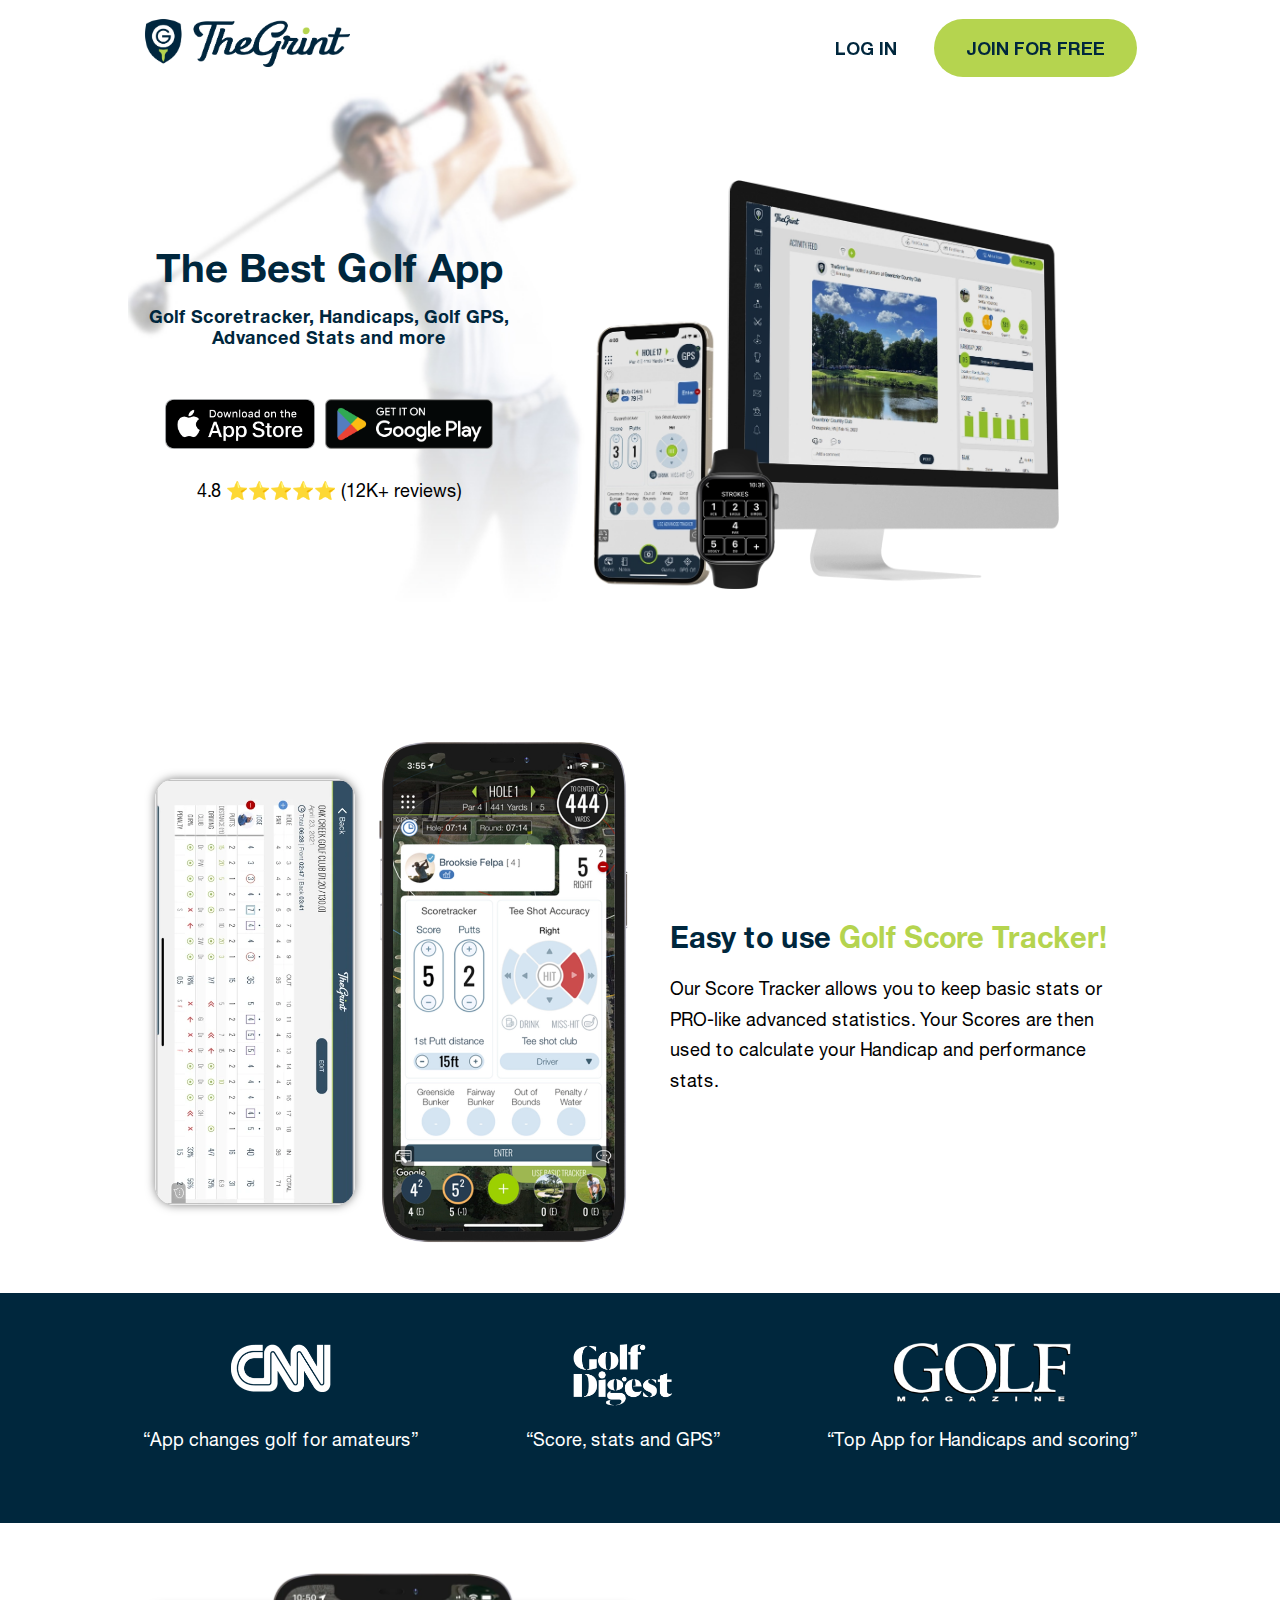
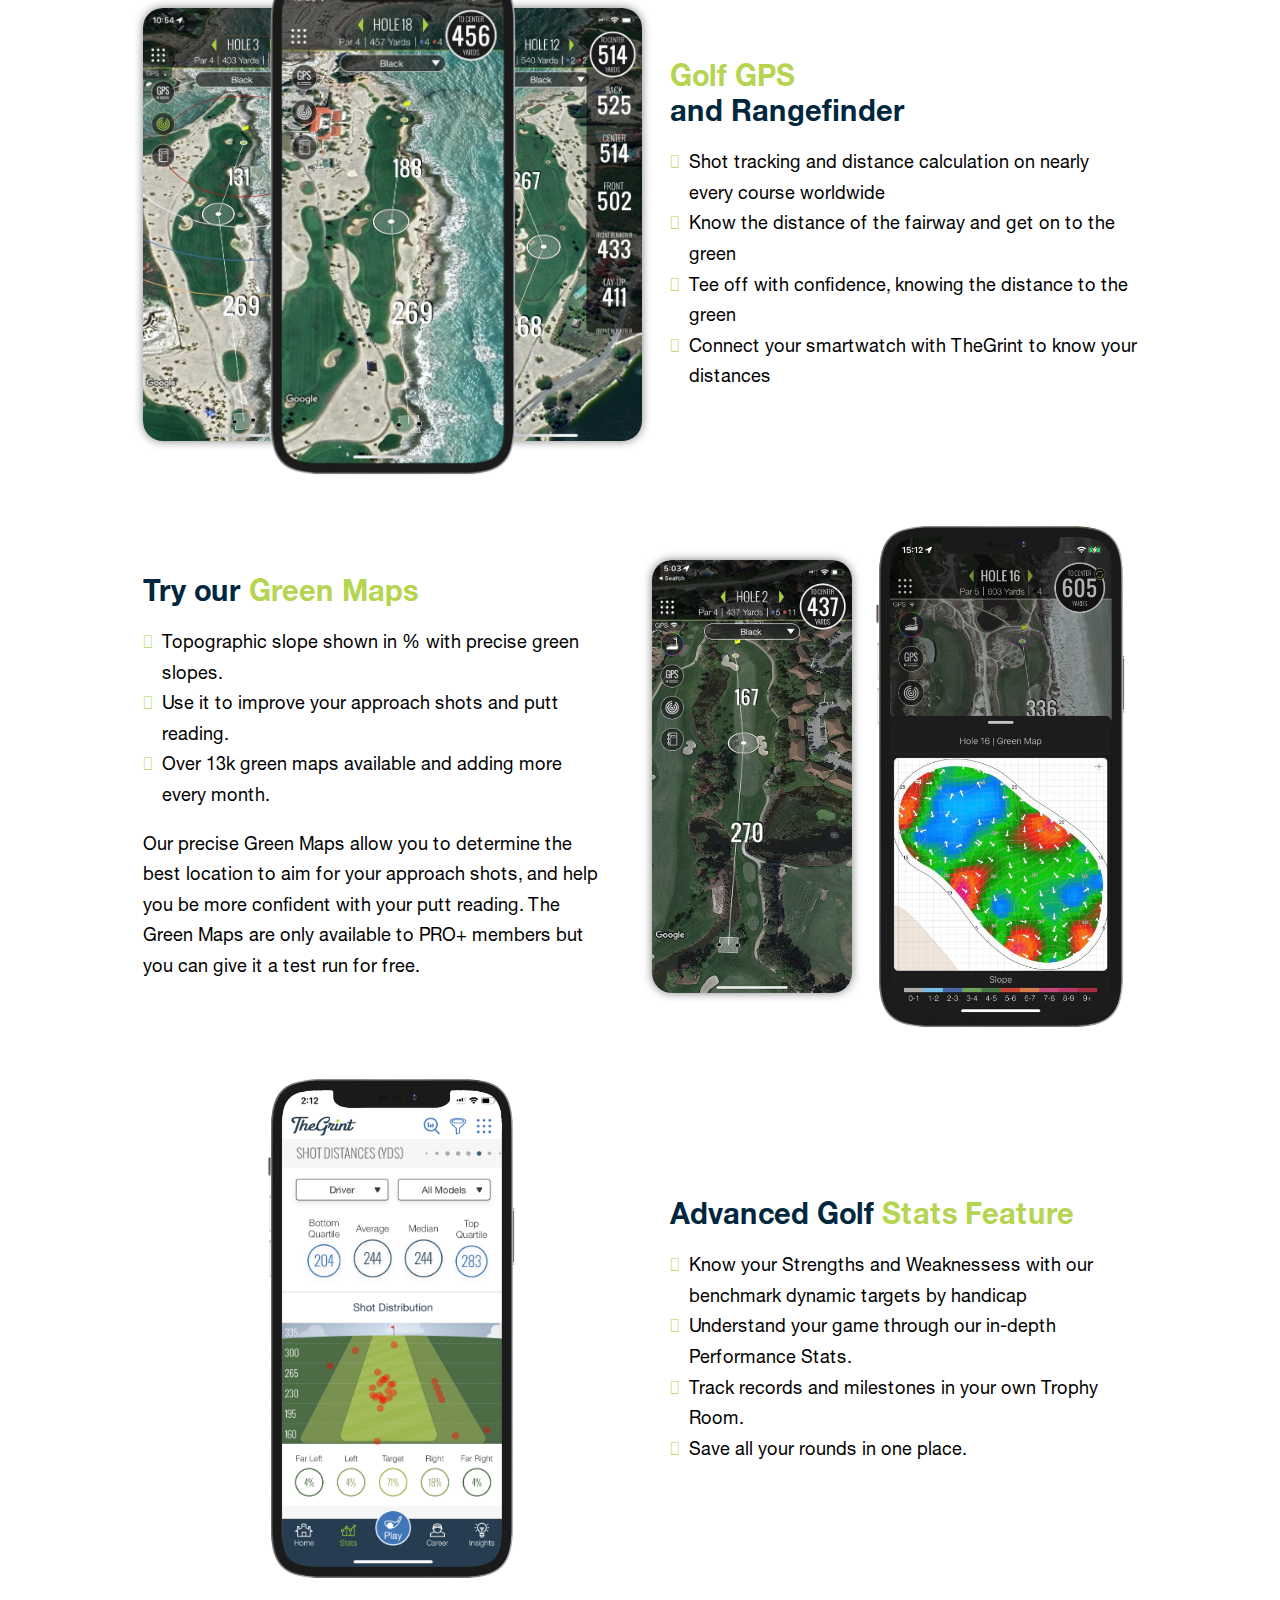
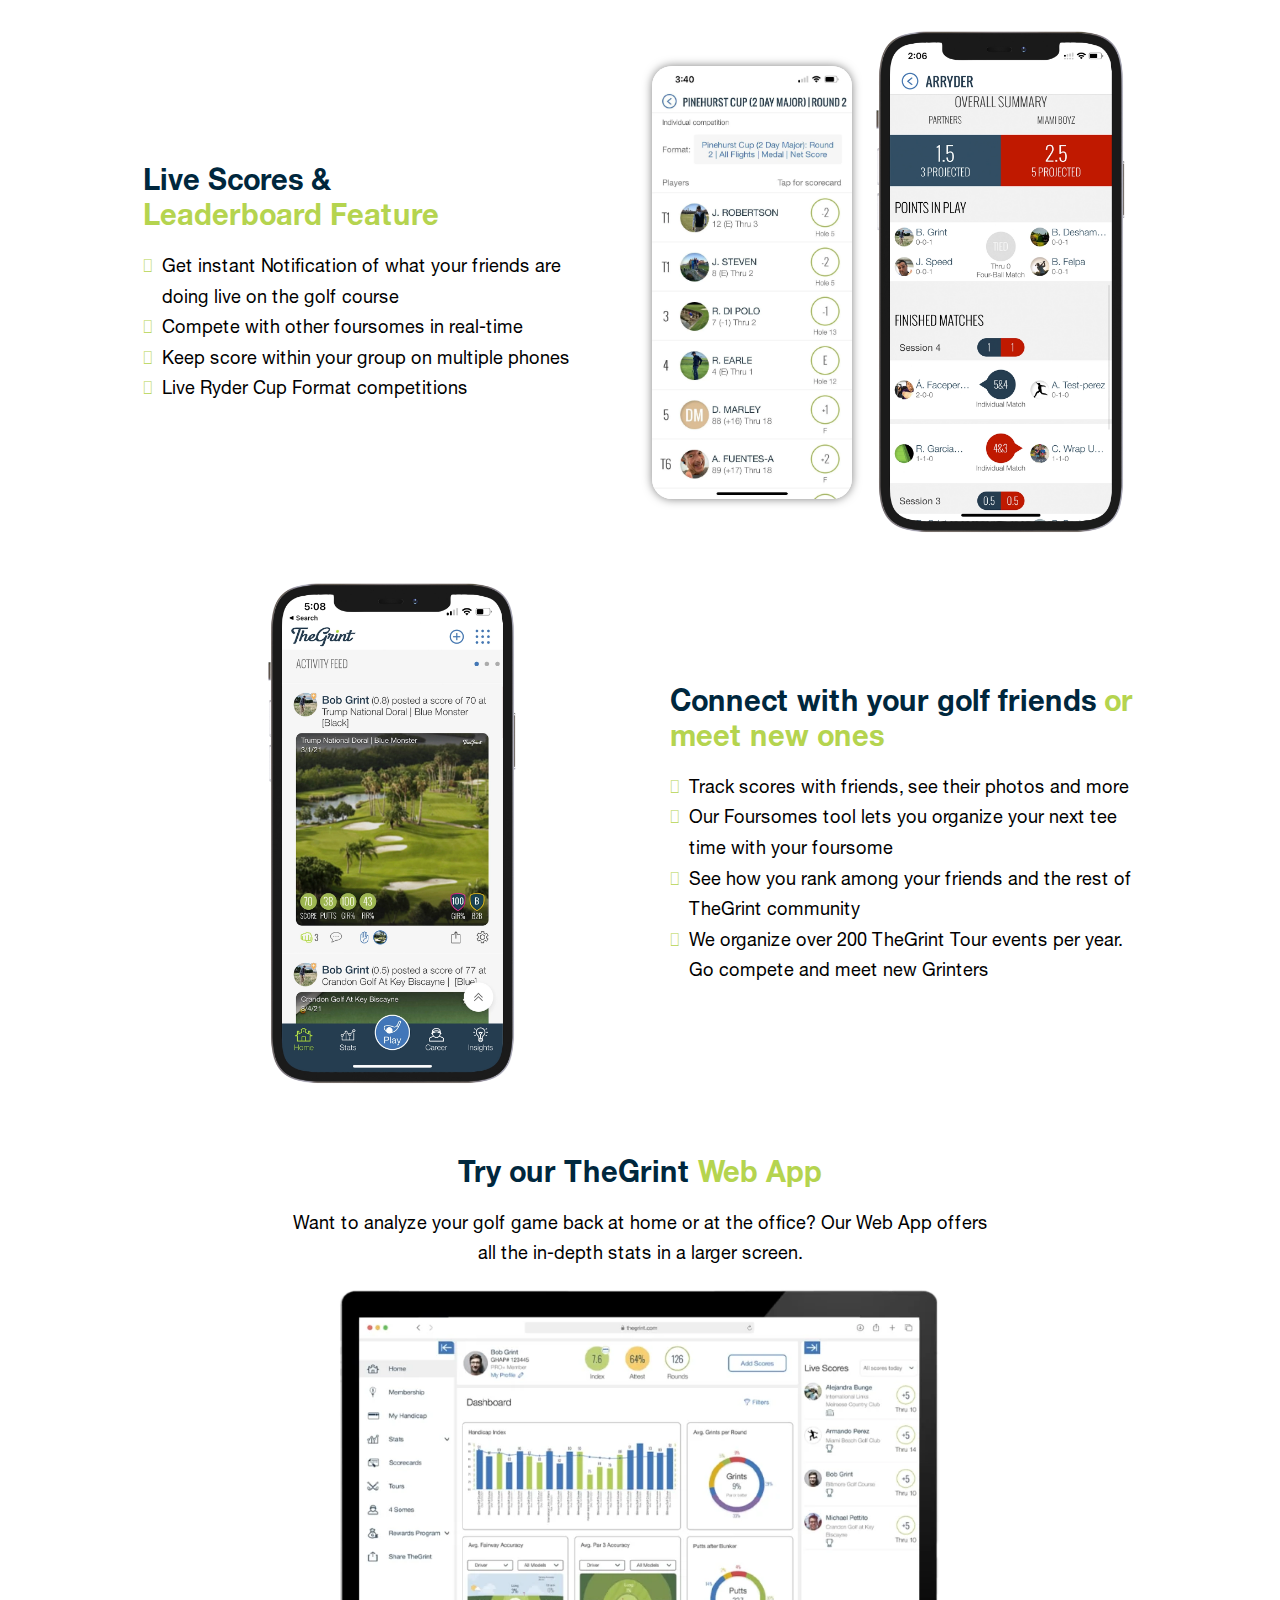
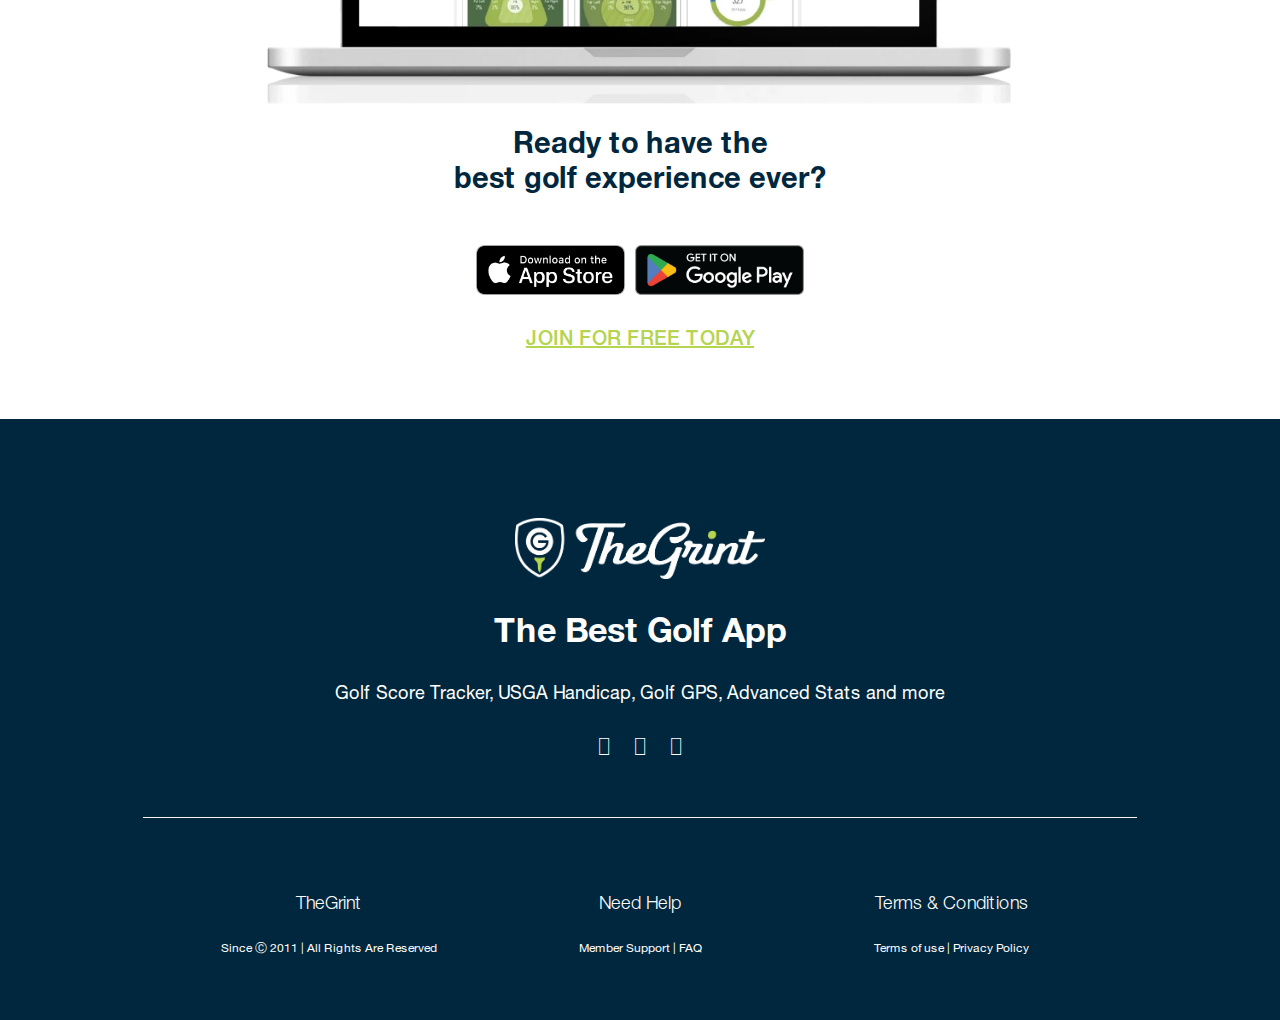
==== commit 4dd81cb4: "Update index.html" ====
--- a/index.html
+++ b/index.html
@@ -74,9 +74,9 @@
 </section>
 
 
-<section class="first-section">
-  <div class="container">
-    <h1 class="only-mobile">Track as you play with our <b class="green">Golf Scoretracker!</b></h1>
+ <section class="first-section">
+  <div class="container">
+    <h1 class="only-mobile">Easy to use <b class="green">Golf Score Tracker!</b></h1>
     <div class="wrapper screens-wrapper">
       <div class="left">
         <div class="img-wrapper">
@@ -86,8 +86,8 @@
       </div>
       <div class="right">        
         <div class="first-content">
-          <h1 class="desktop">Track as you play with our <b class="green">Golf Scoretracker!</b></h1>
-          <p>The advanced score tracker allows you to add metrics for each hole, giving you an easy solution to add scores and feed info into your personalized statistics feature</p>
+          <h1 class="desktop">Easy to use <b class="green">Golf Score Tracker!</b></h1>
+          <p>Our Score Tracker allows you to keep basic stats or PRO-like advanced statistics. Your Scores are then used to calculate your Handicap and performance stats.</p>
         </div>
       </div>
     </div>
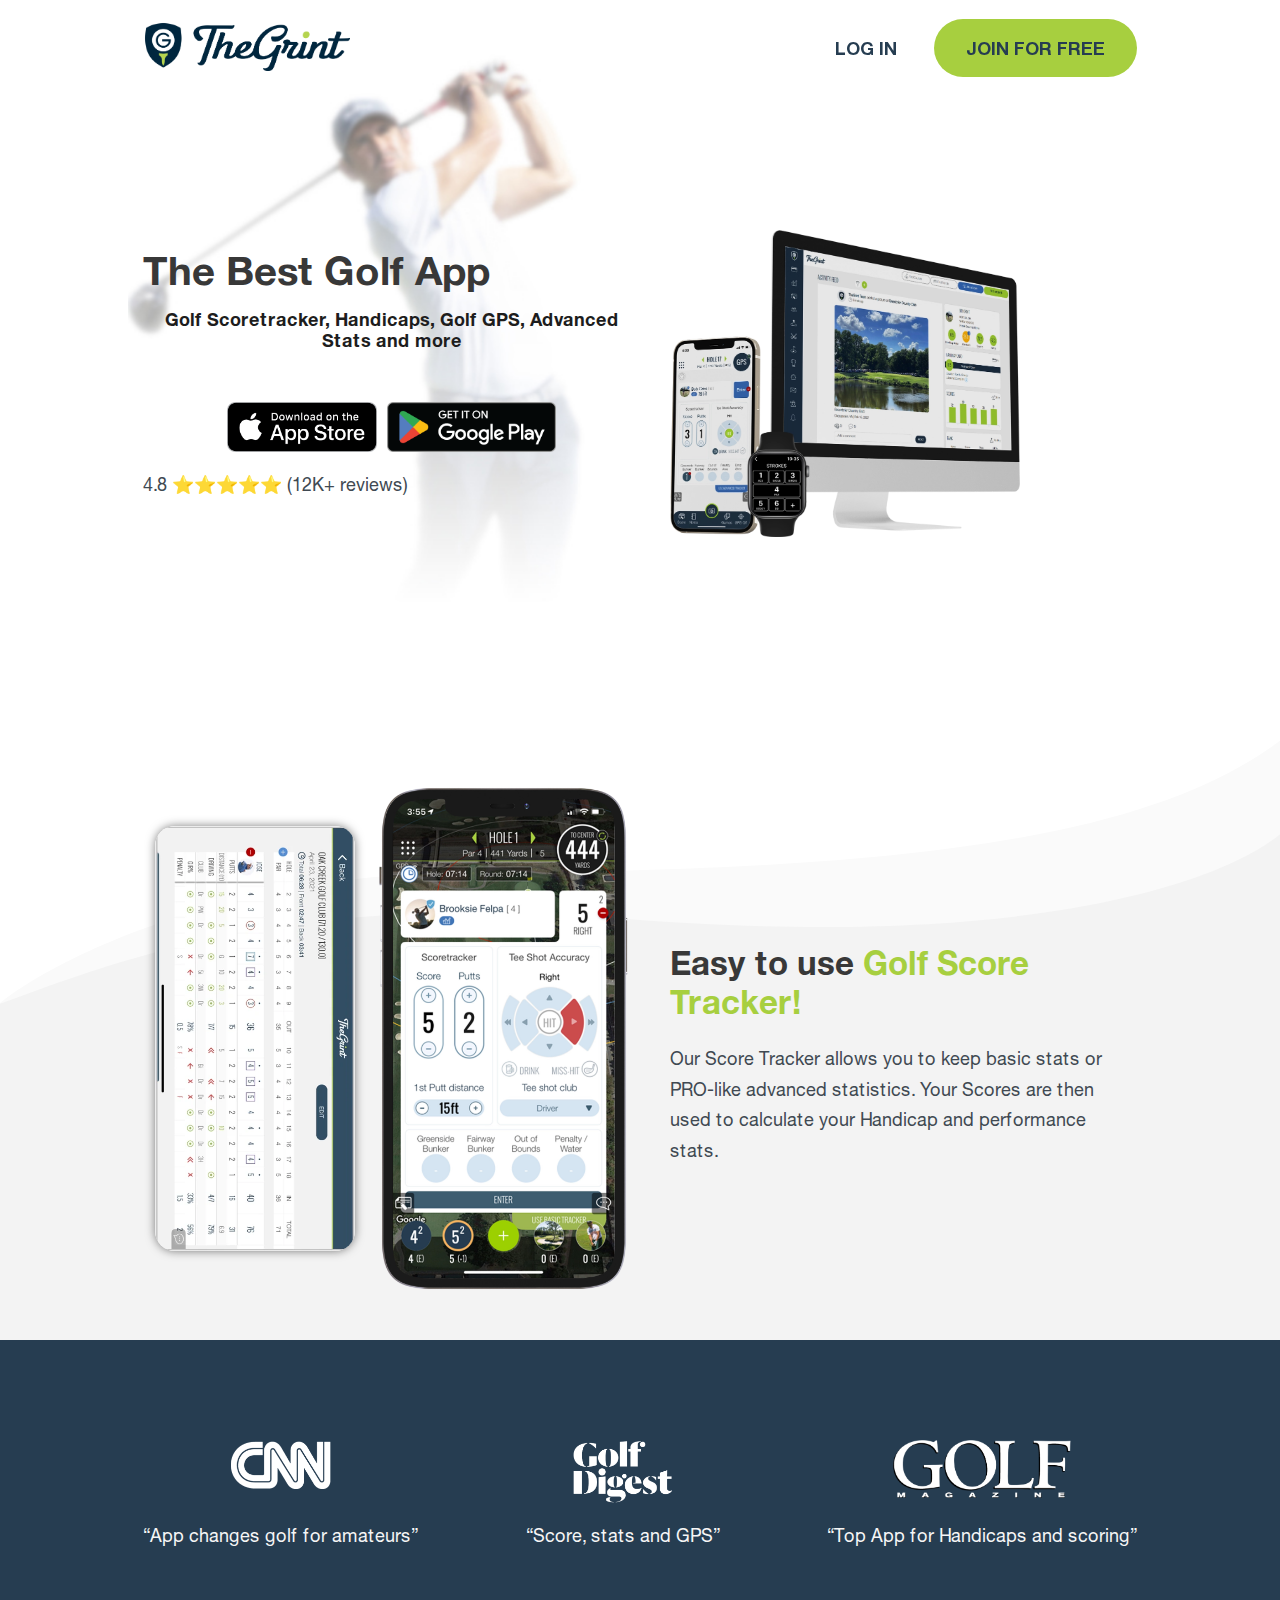
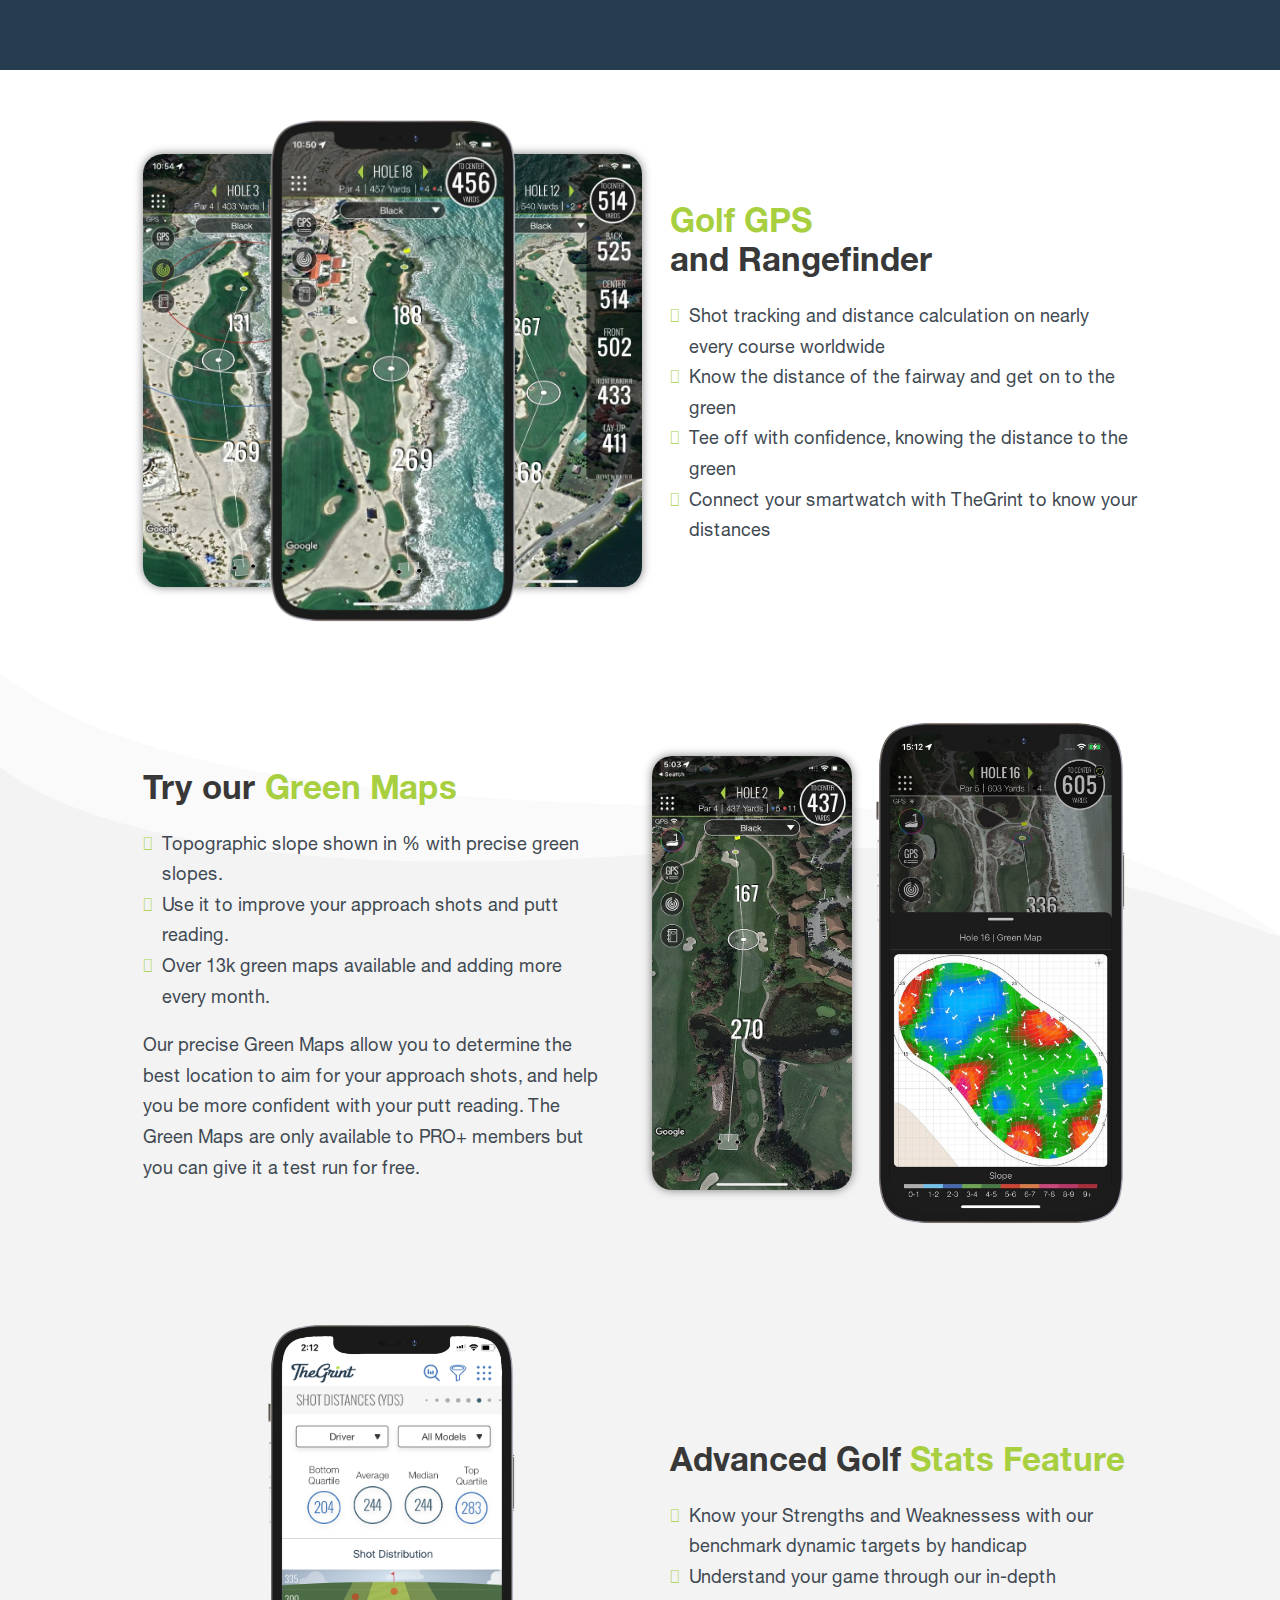
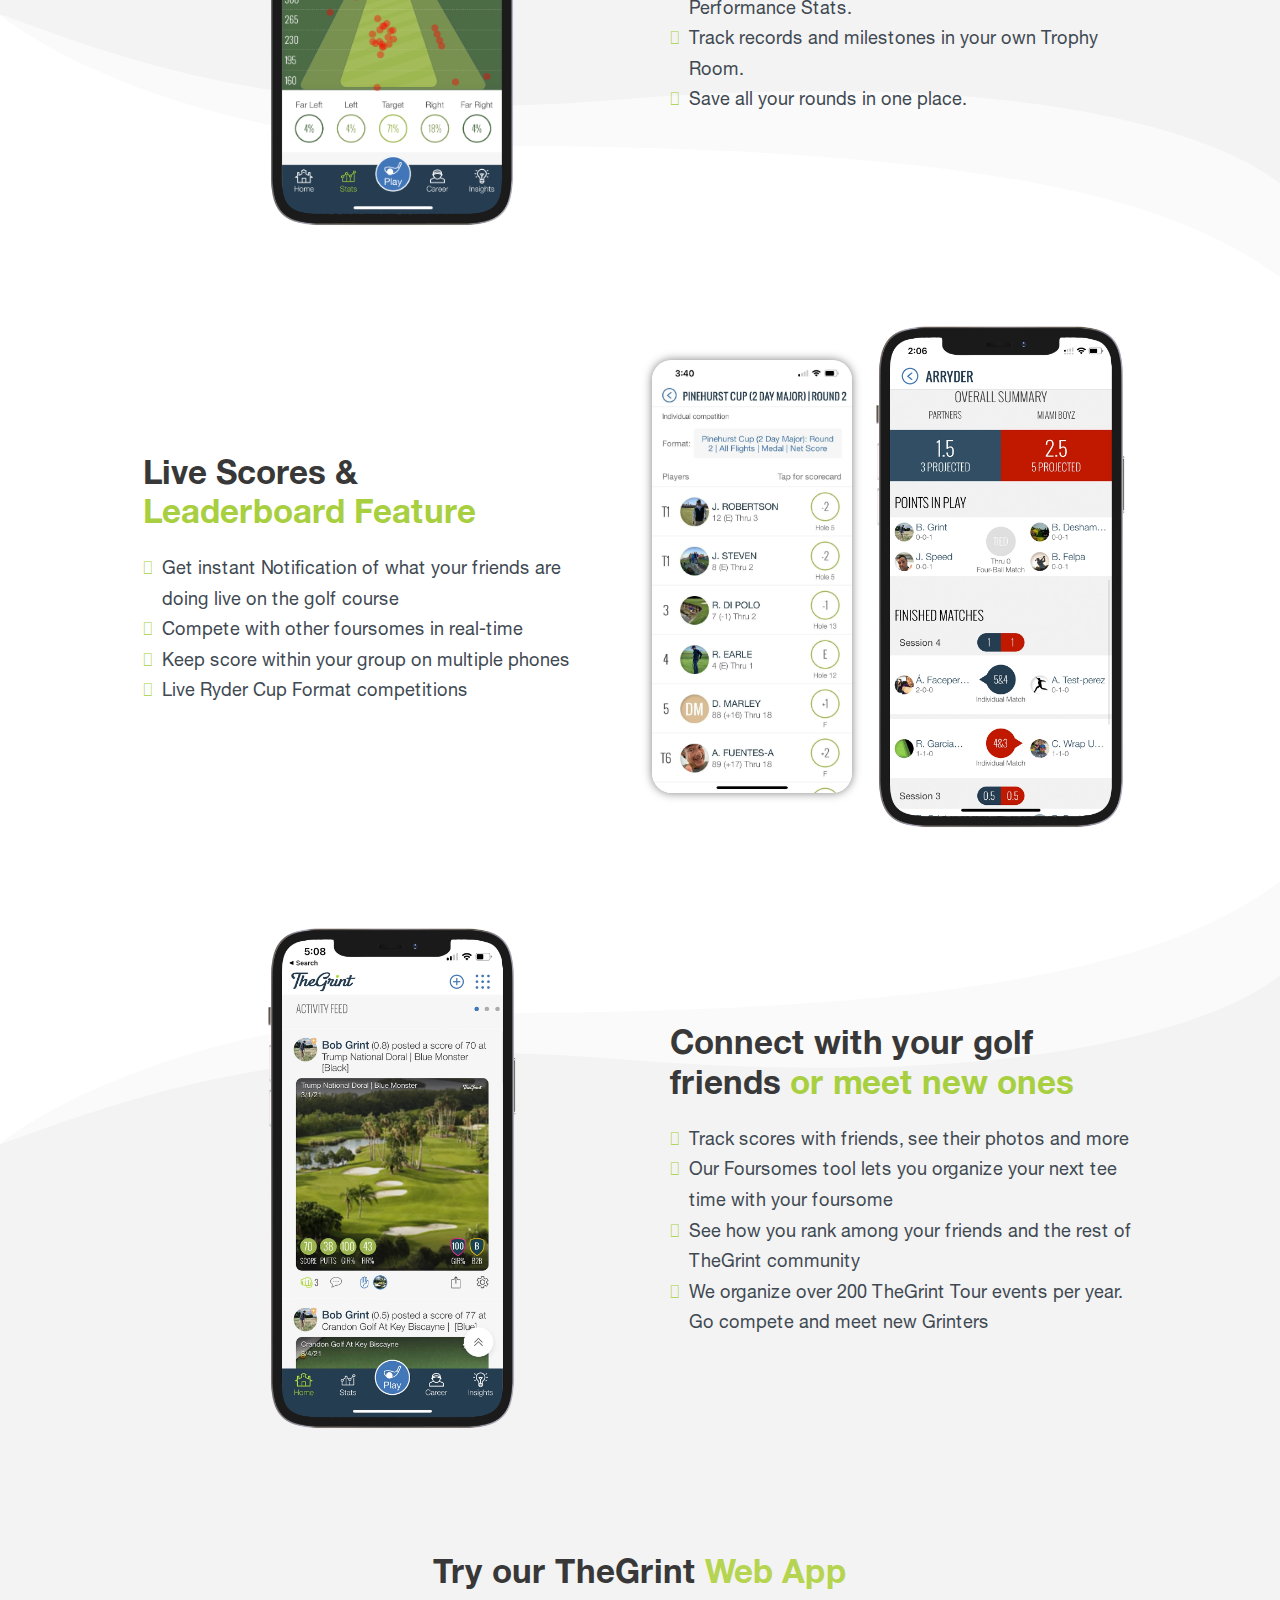
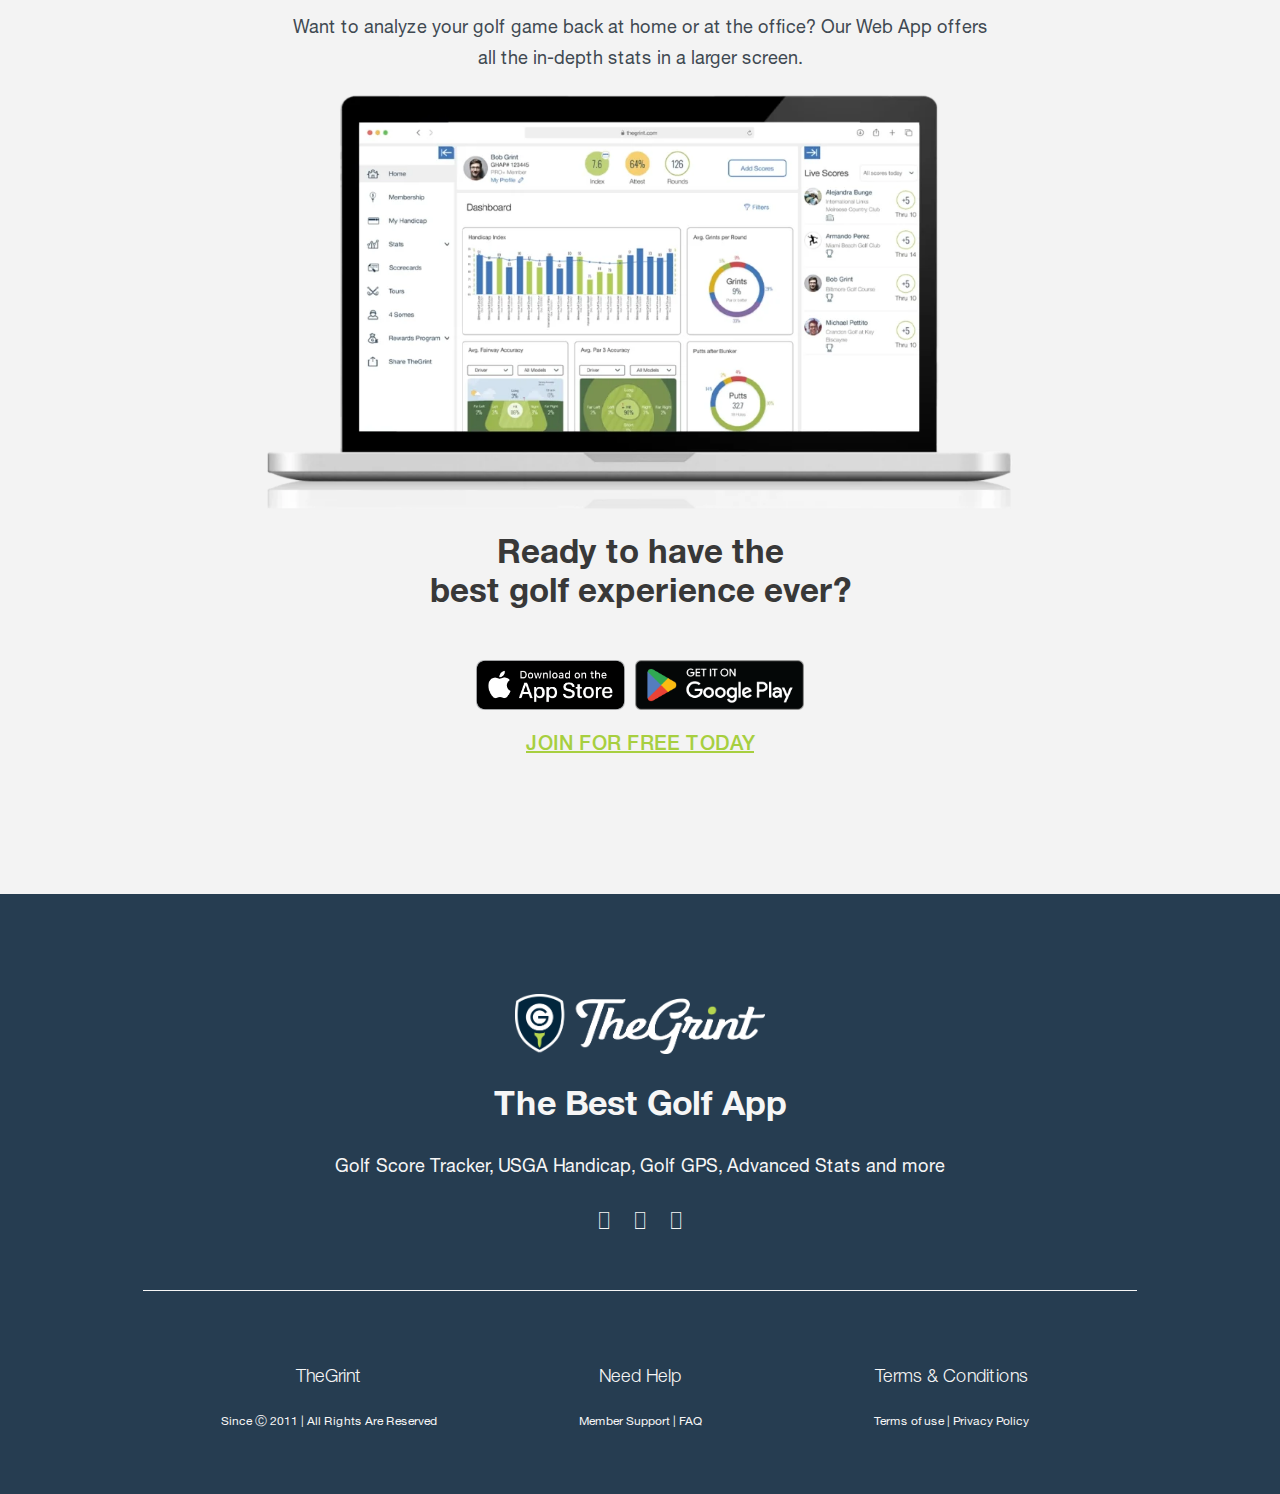
==== commit 4482a690: "divides" ====
--- a/index.html
+++ b/index.html
@@ -1,3 +1,5 @@
+</body>
+</html>
 <!DOCTYPE html>
 <html>
 <head>
@@ -40,41 +42,41 @@
           <h1><b>The Best Golf App</b></h1>
           <h2>Golf Scoretracker, Handicaps, Golf GPS, Advanced Stats and more</h2>
           <div class="buttons o-desktop">
-           <a href="https://apps.apple.com/us/app/thegrint-golf-gps-handicap/id532085262">
-            <div class="in-btn">
-              <img src="assets/apple_store.webp" alt="Apple Store">
-            </div>
-          </a>
-          <a class="" href="https://play.google.com/store/apps/details?id=com.grint.thegrint.pro&hl=en_US&gl=US">
-            <div class="in-btn">
-              <img src="assets/play_store.webp" alt="Play Store">
-            </div>
-          </a>
-        </div>
-        <p class="desk-s" class="reviews">4.8 ⭐⭐⭐⭐⭐ (12K+ reviews)</p>
-      </div>
-      <div class="right">
-        <img src="assets/devices2.webp" alt="">
-        <div class="buttons only-tablet">
-         <a href="https://apps.apple.com/us/app/thegrint-golf-gps-handicap/id532085262">
-          <div class="in-btn">
-            <img src="assets/apple_store.webp" alt="Apple Store">
-          </div>
-        </a>
-        <a class="" href="https://play.google.com/store/apps/details?id=com.grint.thegrint.pro&hl=en_US&gl=US">
-          <div class="in-btn">
-            <img src="assets/play_store.webp" alt="Play Store">
-          </div>
-        </a>
-      </div>
-      <p class="only-tablet" class="reviews">4.8 ⭐⭐⭐⭐⭐ (12K+ reviews)</p>
-    </div>
-  </div>
-</div>
-</section>
-
-
- <section class="first-section">
+                <a href="https://apps.apple.com/us/app/thegrint-golf-gps-handicap/id532085262">
+      <div class="in-btn">
+        <img src="assets/apple_store.webp" alt="Apple Store">
+      </div>
+    </a>
+    <a class="" href="https://play.google.com/store/apps/details?id=com.grint.thegrint.pro&hl=en_US&gl=US">
+      <div class="in-btn">
+        <img src="assets/play_store.webp" alt="Play Store">
+      </div>
+    </a>
+         </div>
+         <p class="desk-s" class="reviews">4.8 ⭐⭐⭐⭐⭐ (12K+ reviews)</p>
+        </div>
+        <div class="right">
+          <img src="assets/devices2.webp" alt="">
+          <div class="buttons only-tablet">
+                <a href="https://apps.apple.com/us/app/thegrint-golf-gps-handicap/id532085262">
+      <div class="in-btn">
+        <img src="assets/apple_store.webp" alt="Apple Store">
+      </div>
+    </a>
+    <a class="" href="https://play.google.com/store/apps/details?id=com.grint.thegrint.pro&hl=en_US&gl=US">
+      <div class="in-btn">
+        <img src="assets/play_store.webp" alt="Play Store">
+      </div>
+    </a>
+         </div>
+         <p class="only-tablet" class="reviews">4.8 ⭐⭐⭐⭐⭐ (12K+ reviews)</p>
+       </div>
+     </div>
+   </div>
+ </section>
+
+
+ <section class="first-section bg">
   <div class="container">
     <h1 class="only-mobile">Easy to use <b class="green">Golf Score Tracker!</b></h1>
     <div class="wrapper screens-wrapper">
@@ -153,7 +155,7 @@
   </div>
 </section>
 
-<section class="fifth-section">
+<section class="fifth-section bg-2">
   <div class="container">
     <div class="wrapper screens-wrapper reverse-desktop">
 
@@ -193,7 +195,7 @@
   </div>
 </section>
 
-<section class="sixth-section">
+<section class="sixth-section bg-inverted">
   <div class="container">
     <div class="wrapper">
       <div class="left">
@@ -296,7 +298,7 @@
   </div>
 </section>
 
-<section class="eighth-section">
+<section class="eighth-section bg">
   <div class="container">
     <div class="wrapper">
       <div class="left">
@@ -335,14 +337,14 @@
   </div>
 </section>
 
-<section class="ninth-section">
+<section class="ninth-section grey-bg">
   <div class="container ninth-container">
     <h1>Try our TheGrint <b style="color:#b5d44f;">Web App</b></h1>
     <p>Want to analyze your golf game back at home or at the office? Our Web App offers all the in-depth stats in a larger screen.</p>
     <div><img src="assets/thegrint_desktop2.1.webp" alt=""></div>
     <h1>Ready to have the  <br><b>best golf experience ever?</b></h1>
     <div class="buttons">
-     <a href="https://apps.apple.com/us/app/thegrint-golf-gps-handicap/id532085262">
+          <a href="https://apps.apple.com/us/app/thegrint-golf-gps-handicap/id532085262">
       <div class="in-btn">
         <img src="assets/apple_store.webp" alt="Apple Store">
       </div>
@@ -352,9 +354,9 @@
         <img src="assets/play_store.webp" alt="Play Store">
       </div>
     </a>
-  </div>
-  <a class="register-btn" href="https://sandbox.thegrint.com/passthru/register">JOIN FOR FREE TODAY</a>
-</div>
+   </div>
+   <a class="register-btn" href="https://sandbox.thegrint.com/passthru/register">JOIN FOR FREE TODAY</a>
+ </div>
 </section>
 
 
--- a/css/header.css
+++ b/css/header.css
@@ -55,23 +55,23 @@
     font-weight: bold;
     text-transform: uppercase;
 	border-radius: 100px;
-	color: var(--blue);
+	color: var(--main-blue);
 	padding: 18px 32px;
 	transition: var(--transition);
 }
 .menu a:hover {	
-	color: rgb(0 39 61 / 80%);
+	color: var(--bright-green);
 }
 .effect-header .menu a:hover {
-	color: rgb(255 255 255 / 70%);
+	color: var(--bright-green);
 }
 .menu a.join-btn {
-	color: var(--blue);
-	background-color: var(--green);
+	color: var(--main-blue);
+	background-color: var(--bright-green);
 }
 .menu a.join-btn:hover {
 	color: var(--white-text);
-	background-color: var(--blue);
+	background-color: var(--main-blue);
 }
 
 .icon{
--- a/css/slider.css
+++ b/css/slider.css
@@ -53,7 +53,7 @@
 	cursor: pointer;
 }
 #slider #prev:hover, #slider #next:hover {
-	background-color: var(--green);
+	background-color: var(--bright-green);
 	text-shadow: 0;
 }
 #slider #prev {
--- a/css/m-style.css
+++ b/css/m-style.css
@@ -1,11 +1,13 @@
 :root {
-	--white-bg: #f6f6f6;
+	--white-bg: #F6F6F6;
 	--black-bg: #1d1d1d;
-	--white-text: #fff;
-	--black-text: #1d1d1d;
-	--blue: #00273D;
-	--green: #B5D44F;
-	--light-blue: #263D51;
+	--white-text: #F6F6F6;
+	--black-text: #383838;
+	--content-text: #404952;
+	--main-blue: #263D51;
+	--bright-green: #A7CF3F;
+	--light-green: #BFD27B;
+	--gray-blue: #3D5D70;
 	--text: 'Helvetica Neue', sans-serif;
 	--primary-title: 29px;
 	--transition: .6s;
@@ -28,11 +30,11 @@
 }
 h1 {
 	font-size: var(--primary-title);
-	color: var(--blue);
+	color: var(--black-text);
 	line-height: 1.2em;
 }
 h2 {
-	color: var(--blue);
+	color: var(--black-bg);
 	text-align: center;
 	line-height: 1.2em;
 	font-size: 18px;
@@ -40,10 +42,11 @@
 p {
 	text-align: center;
 }
-p, ul, ul li, a, .dots {
+p, ul, ul li, a {
 	font-size: 16px;
 	line-height: 1.7;
 	font-weight: 400;
+	color: var(--content-text);
 }
 ul {
 	list-style: none;
@@ -61,7 +64,7 @@
 	text-align: left;
 }
 .icon-list-icon i {
-	color: var(--green);
+	color: var(--bright-green);
 }
 .icon-list-text {
 	margin-left: 10px;
@@ -102,7 +105,7 @@
 	width: 100%;
 }
 section:nth-child(n+3) {
-	margin-bottom: 5em;
+	padding: 5em 0;
 }
 
 section:nth-child(n+3) p {	
@@ -151,7 +154,7 @@
 	transform: translateY(-3px);
 }
 .green {
-	color: var(--green);
+	color: var(--bright-green);
 }
 
 .desktop, .hidden, .o-desktop {
@@ -219,13 +222,37 @@
 	width: 150px;
 }
 /* first section */
+section.bg {
+	background-image: url(../assets/strip.svg);
+    background-size: cover;
+    background-repeat: no-repeat;
+}
+section.bg-2 {
+	background-image: url(../assets/strip2.svg);
+	background-size: cover;	
+    background-repeat: no-repeat;
+}
+section.bg-inverted {
+	background-image: url(../assets/strip3.svg);
+    background-size: cover;    
+    background-repeat: no-repeat;
+    background-position: bottom;
+}
+section.bg-inverted-2 {
+	background-image: url(../assets/strip3.svg);
+    background-size: cover;    
+    background-repeat: no-repeat;
+    background-position: bottom;
+}
+.grey-bg {
+	background-color: #F3F3F3;
+}
 .first-content {
 	margin-top: 5em;
 }
 /*awards*/
 section#awards {
-	margin-top: 5em;
-	background: var(--blue);
+	background: var(--main-blue);
 }
 .awards {
 	display: -webkit-box;
@@ -253,6 +280,7 @@
 }
 .a-wrapper p {
 	text-align: center;
+	color: var(--white-text);
 }
 .a-img-box {
 	display: -webkit-box;
@@ -327,7 +355,7 @@
 }
 /* ninth section */
 section.ninth-section {
-	margin-bottom: 8em;
+	padding-bottom: 15em;
 } 
 .ninth-section a.register-btn {
 	position: relative;
@@ -336,20 +364,20 @@
 	font-size: 20px;
 	font-weight: 500;
 	text-decoration: underline;
-	fill: var( --green );
-	color: var( --green );
+	fill: var( --bright-green );
+	color: var( --bright-green );
 	-webkit-transition: var(--transition);
 	-o-transition: var(--transition);
 	transition: var(--transition);
 }
 .ninth-container a.register-btn:hover {
-	fill: var( --blue );
-	color: var( --blue );
+	fill: var( --main-blue );
+	color: var( --main-blue );
 }
 /* footer */
 footer {
 	position: relative;
-	background: var(--blue);
+	background: var(--main-blue);
 }
 footer .footer-container {
 	padding-top: 5em;
@@ -417,7 +445,7 @@
 	min-width: 250px;
 }
 footer .bot a {
-	color: var(--blue);
+	color: var(--main-blue);
 	text-decoration: none;
 	-webkit-transition: var(--transition);
 	-o-transition: var(--transition);
@@ -428,7 +456,7 @@
 	color: var(--white-text);
 }
 footer .bot a:hover, footer .social-media a:hover {
-	color: var(--green);
+	color: var(--bright-green);
 }
 footer .bot h4 {
 	font-size: 18px;
@@ -497,6 +525,9 @@
 	p, ul, ul li, a, .dots {
 		font-size: 18px;
 	}
+	h1 {
+		font-size: 33px;
+	}
 	section .wrapper {
 		flex-direction: row;
 	}
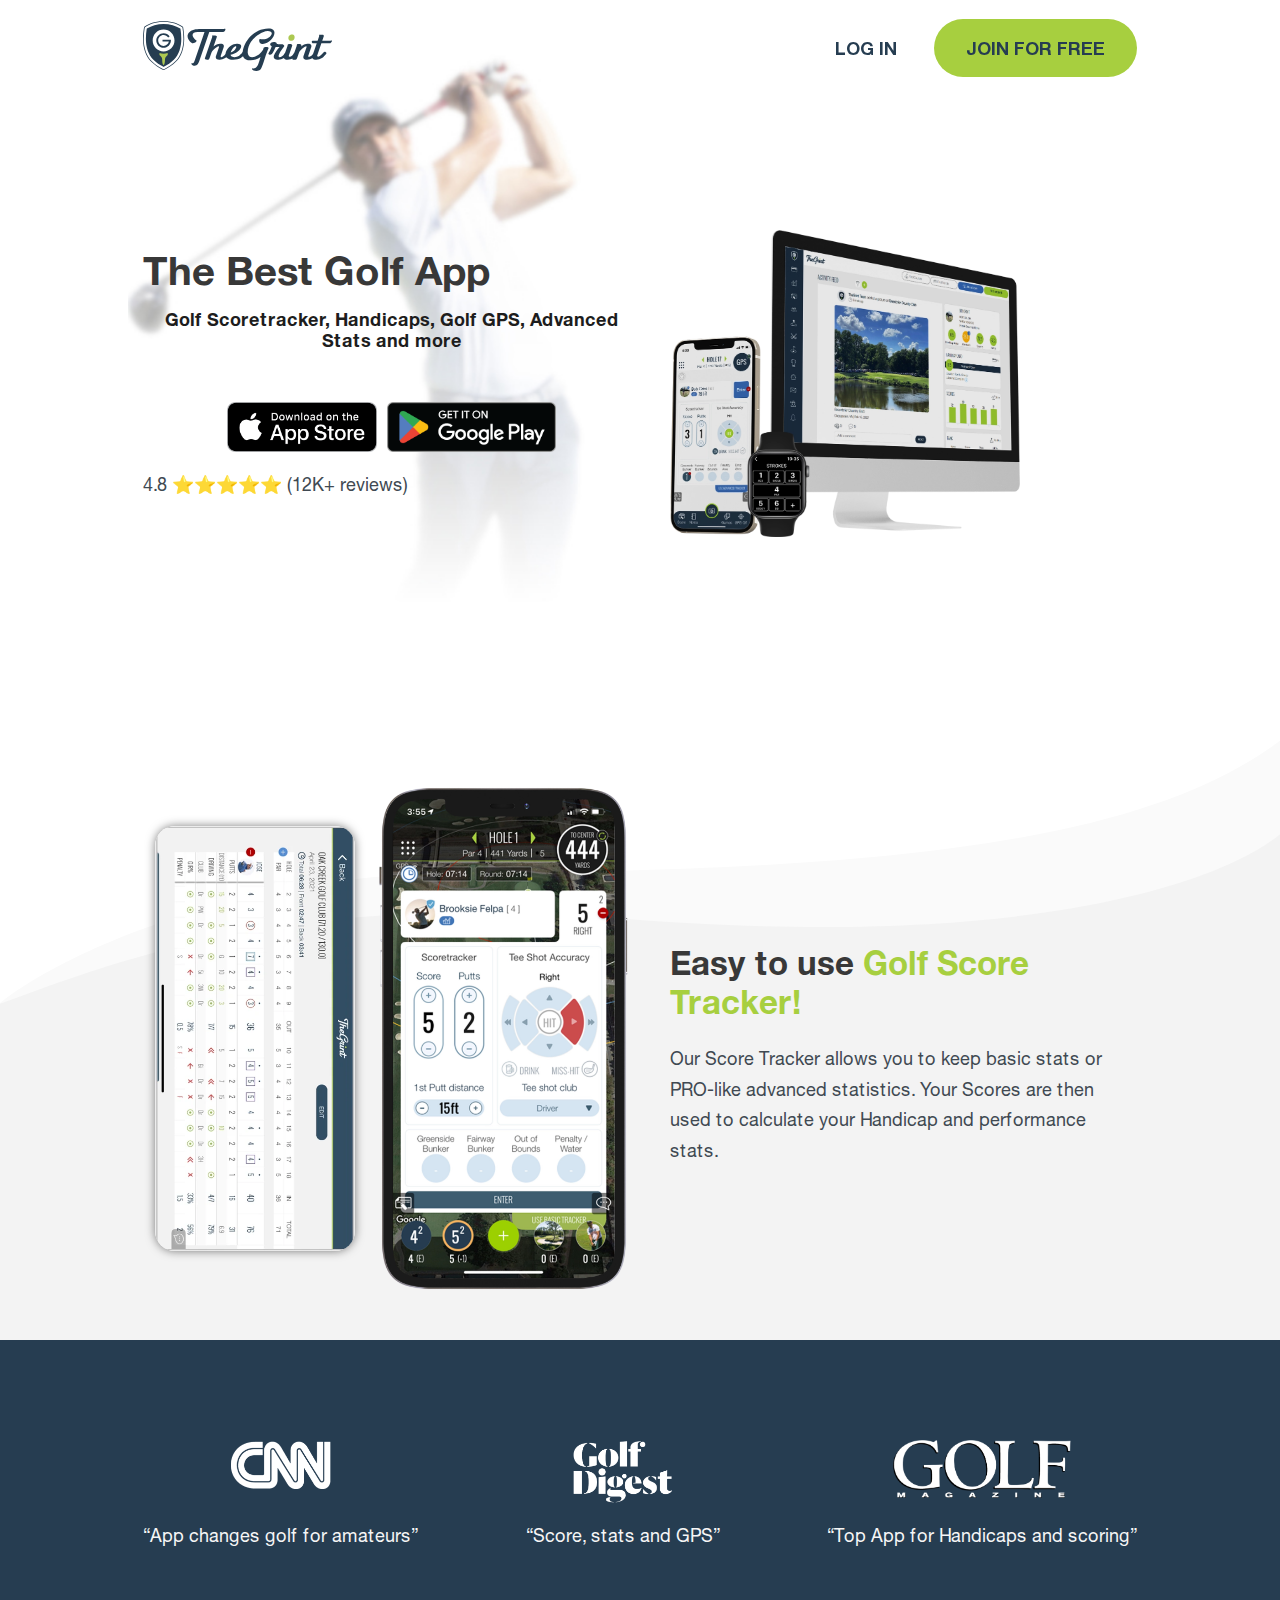
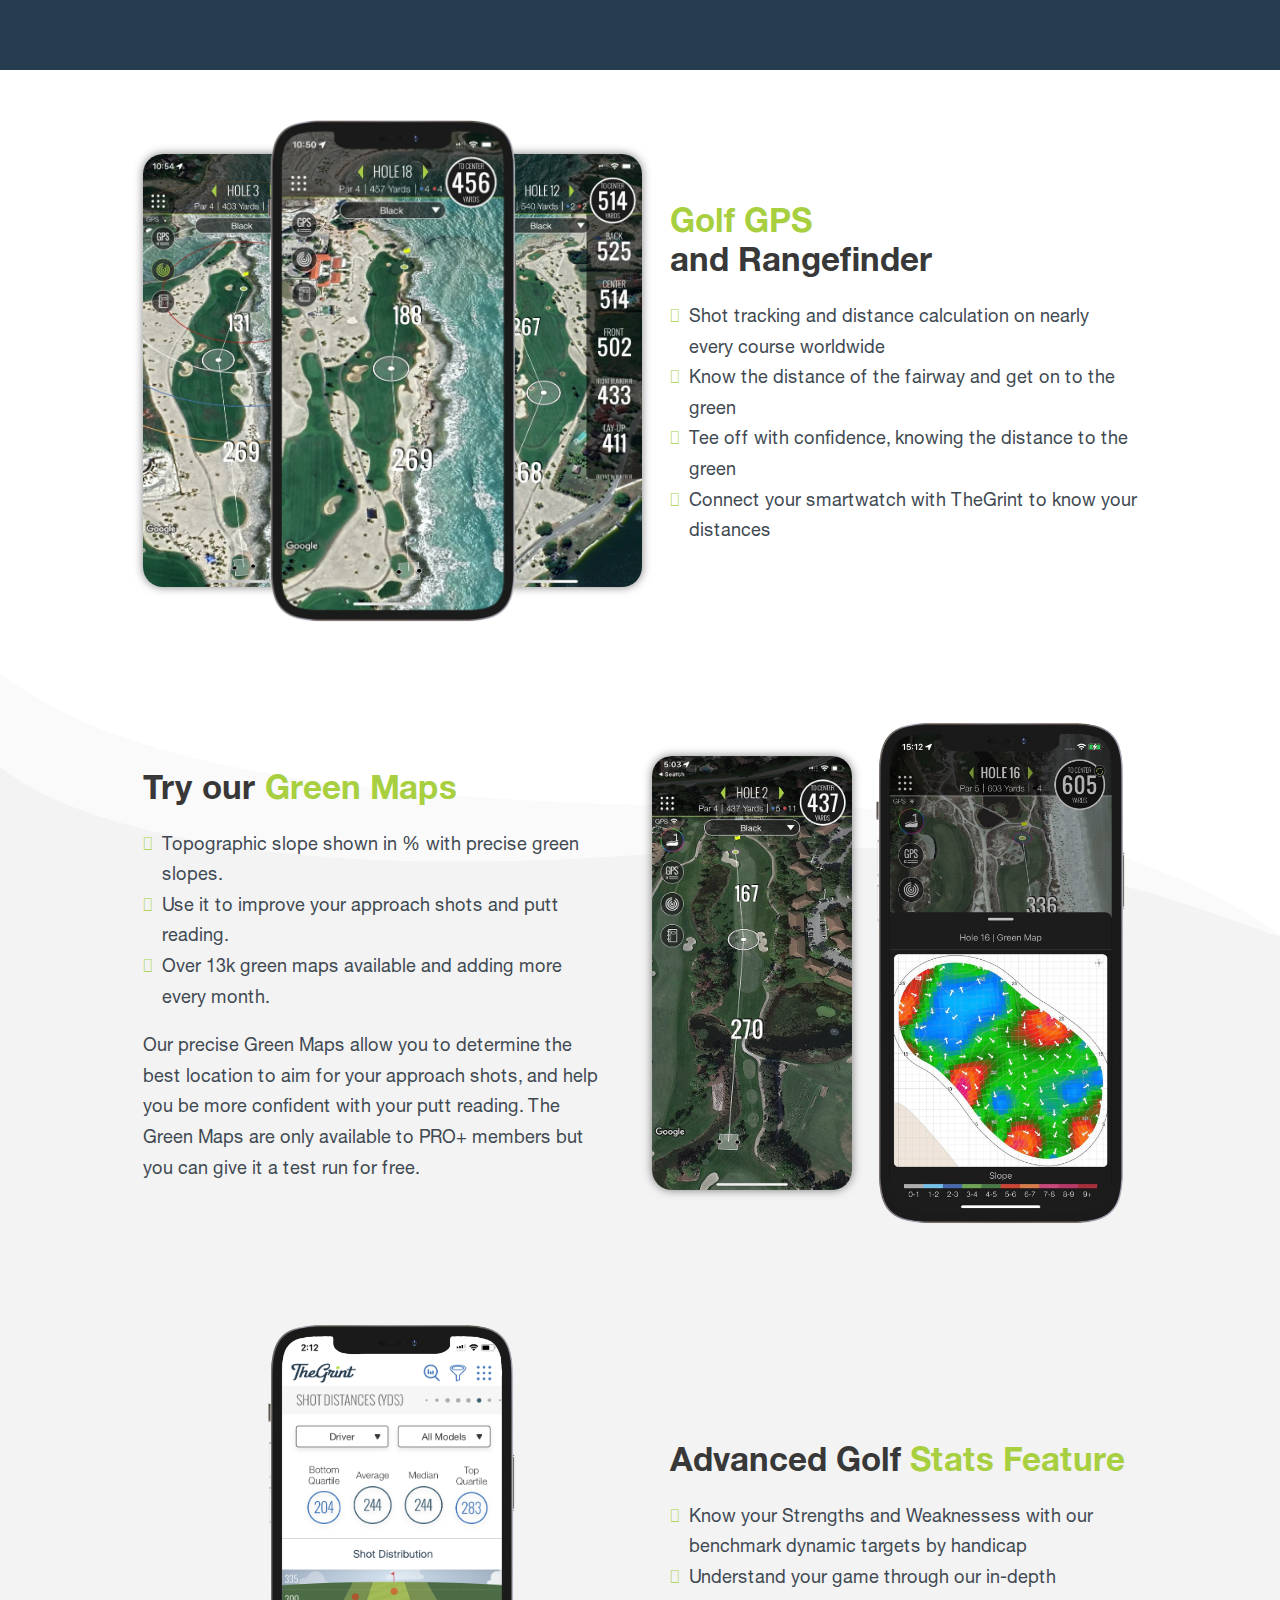
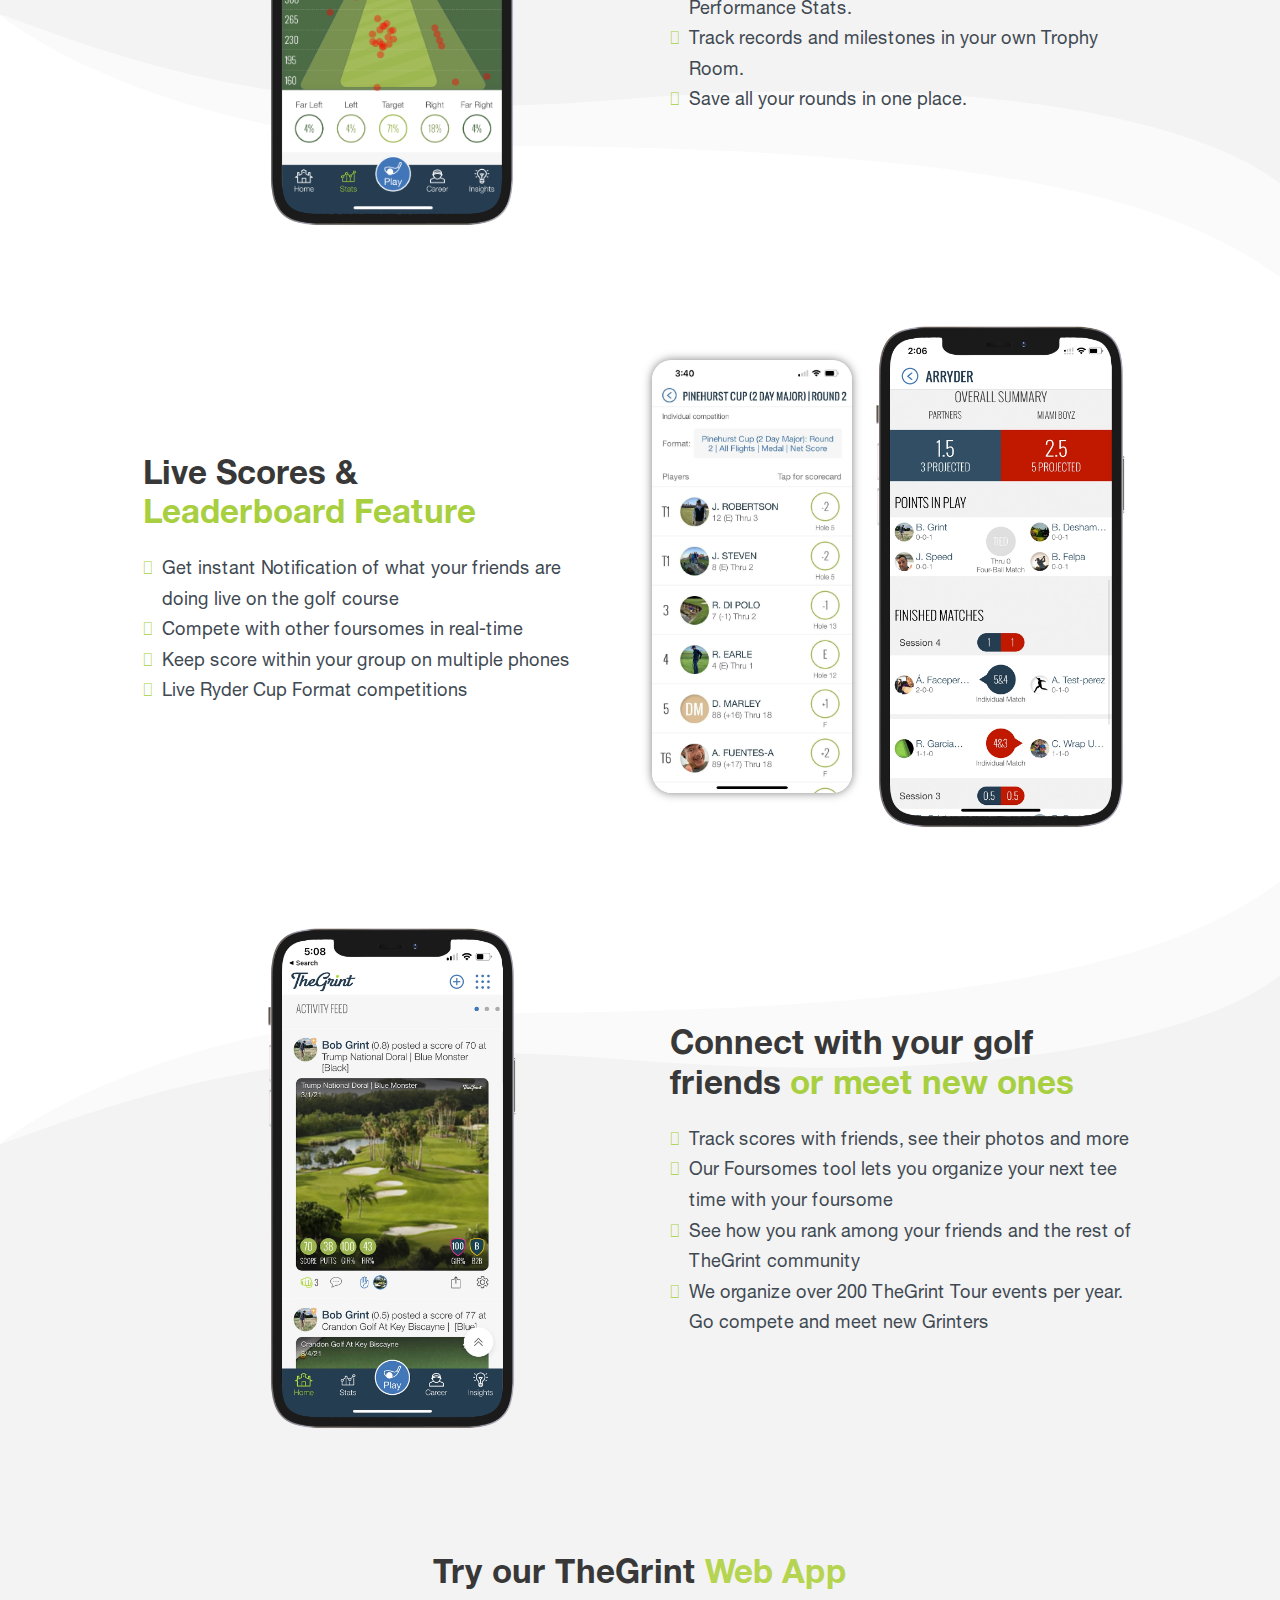
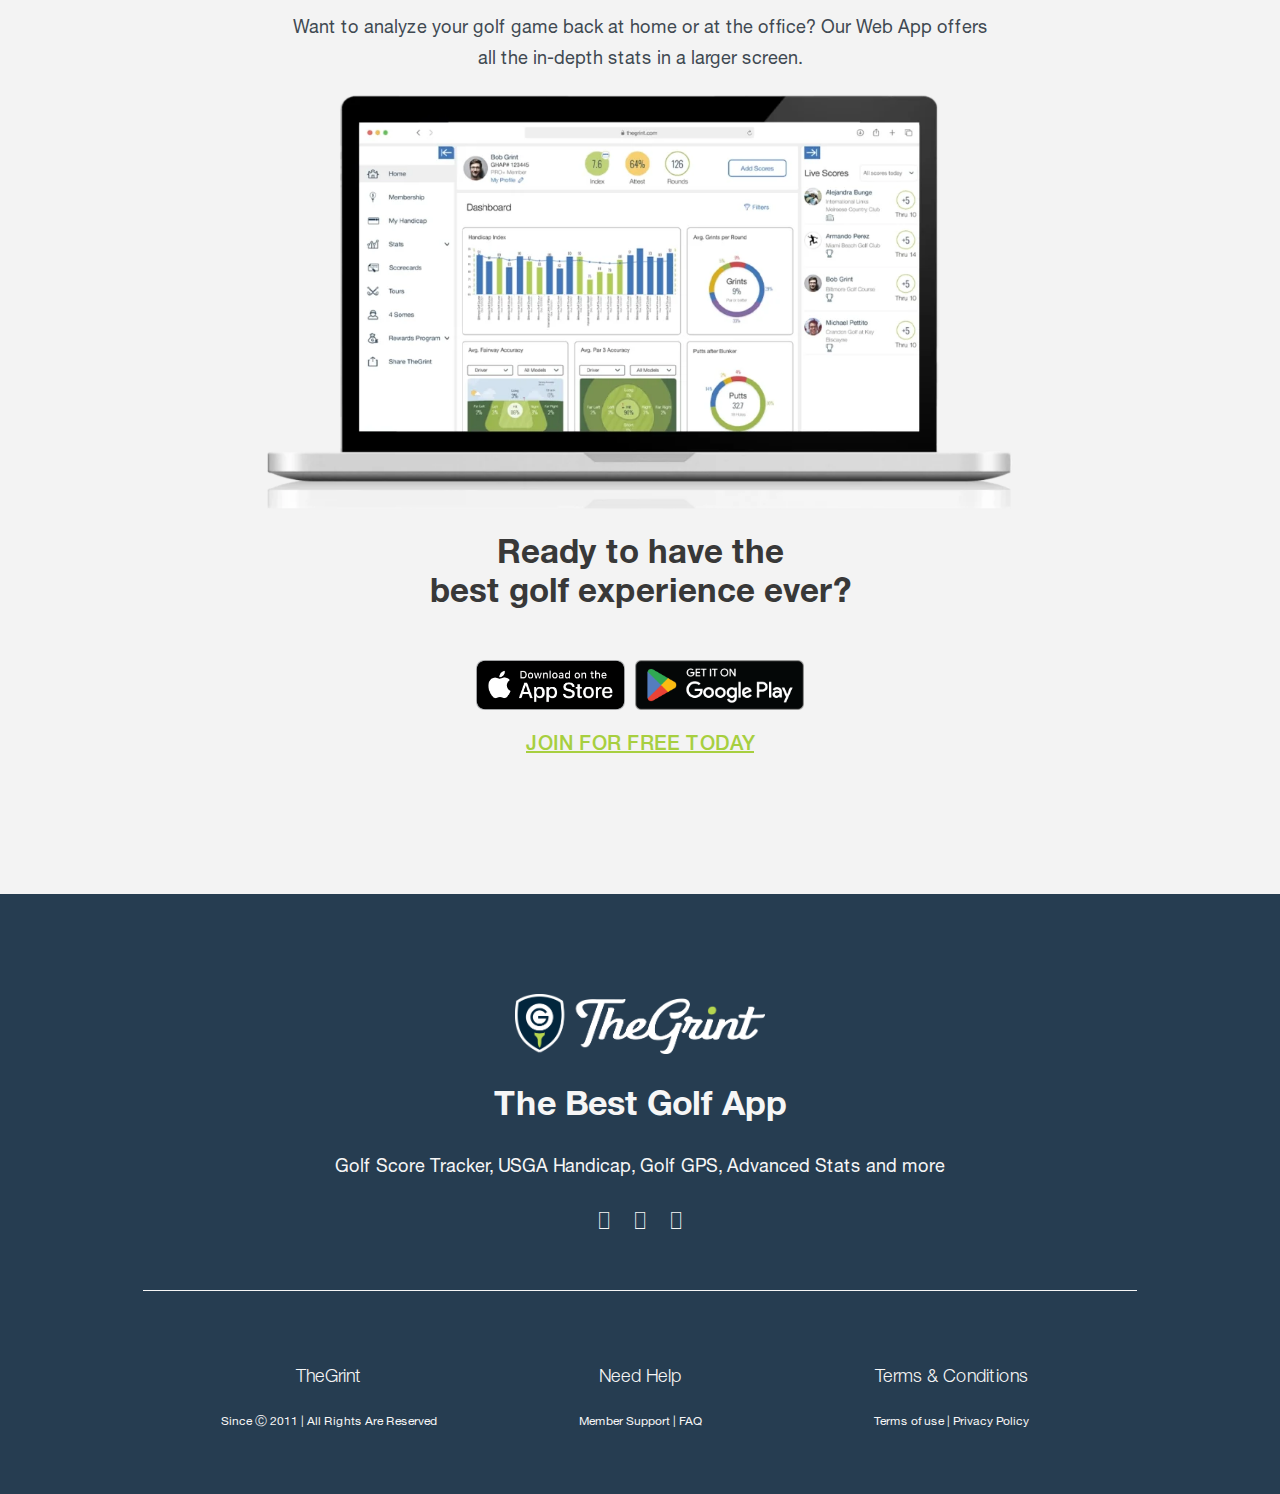
==== commit 38016ef8: "logo change" ====
--- a/index.html
+++ b/index.html
@@ -21,7 +21,7 @@
     <div class="bg-header"></div>
     <div class="head_container container">
       <div class="logo">
-        <a class="head_logo" href="#"><img src="assets/logo.webp"></a>
+        <a class="head_logo" href="#"><img src="assets/logo.svg"></a>
       </div>
       <div class="menu" id="myTopnav">
         <ul>
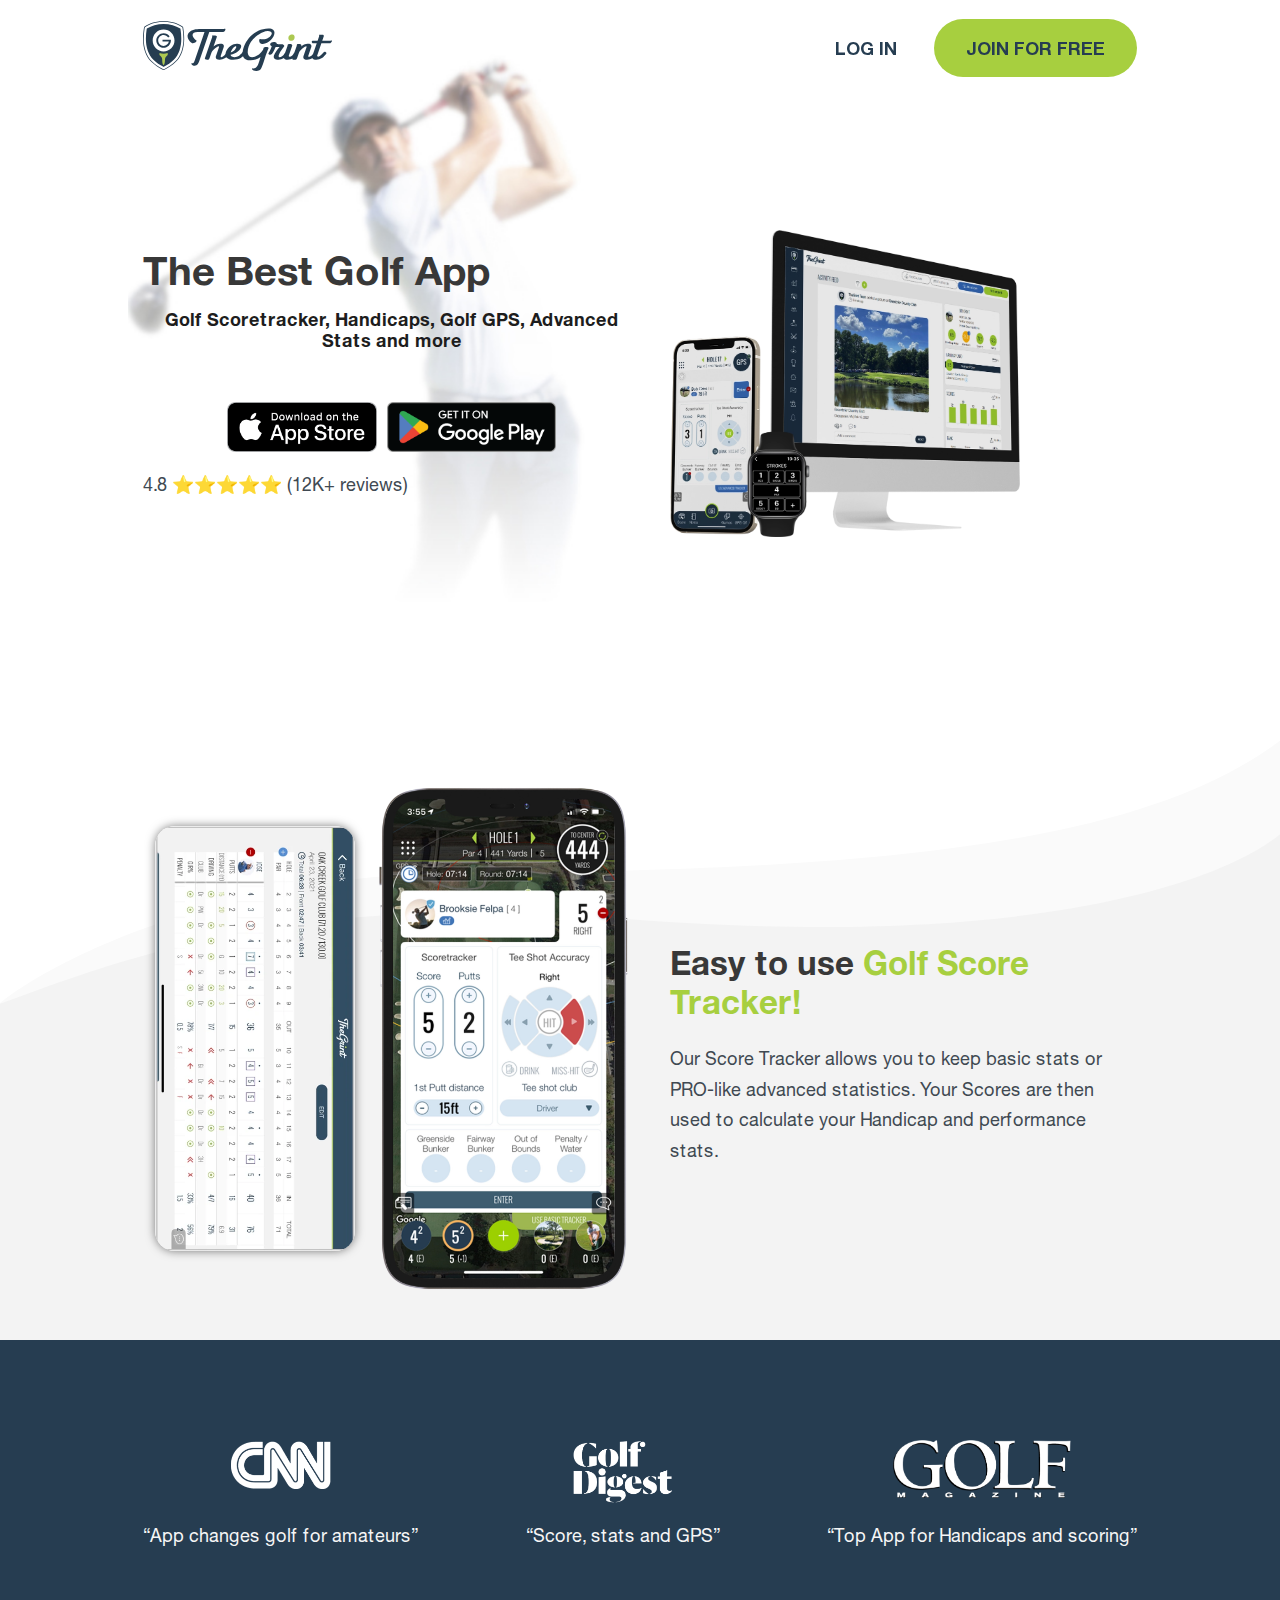
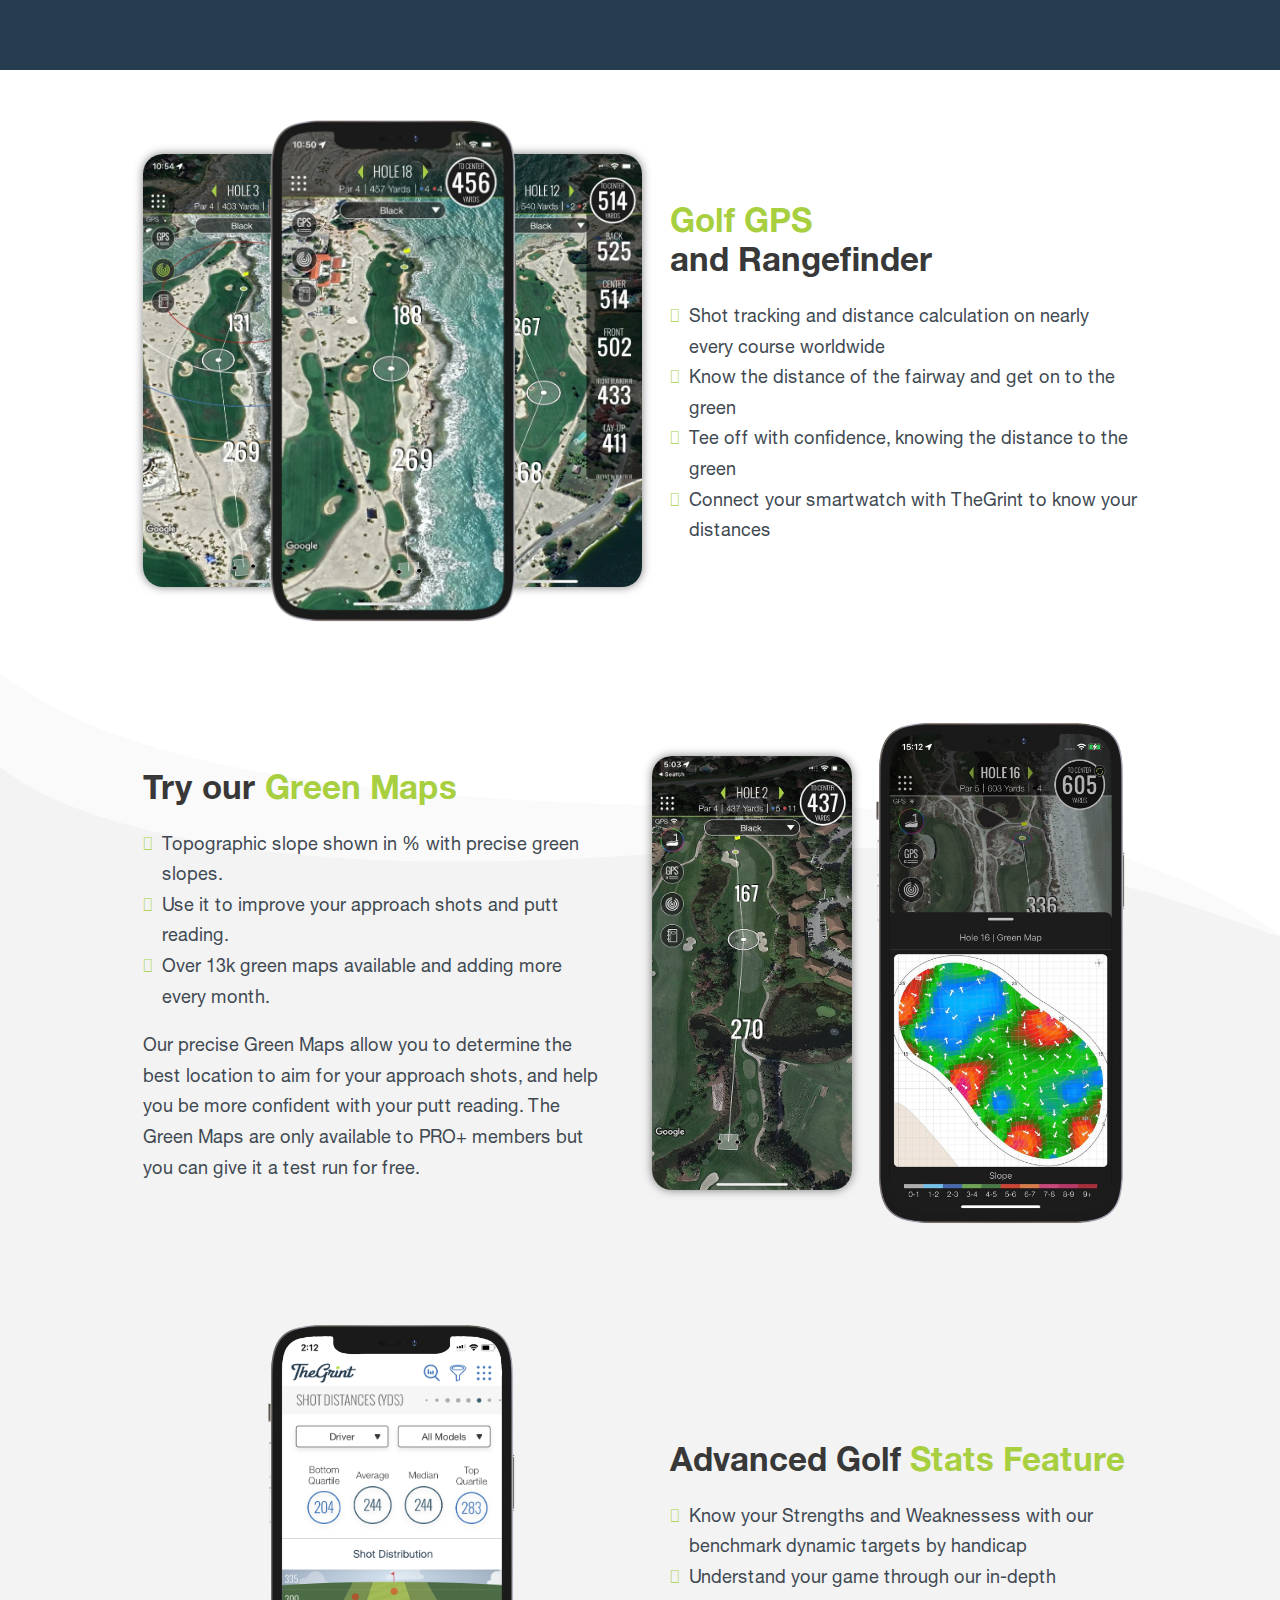
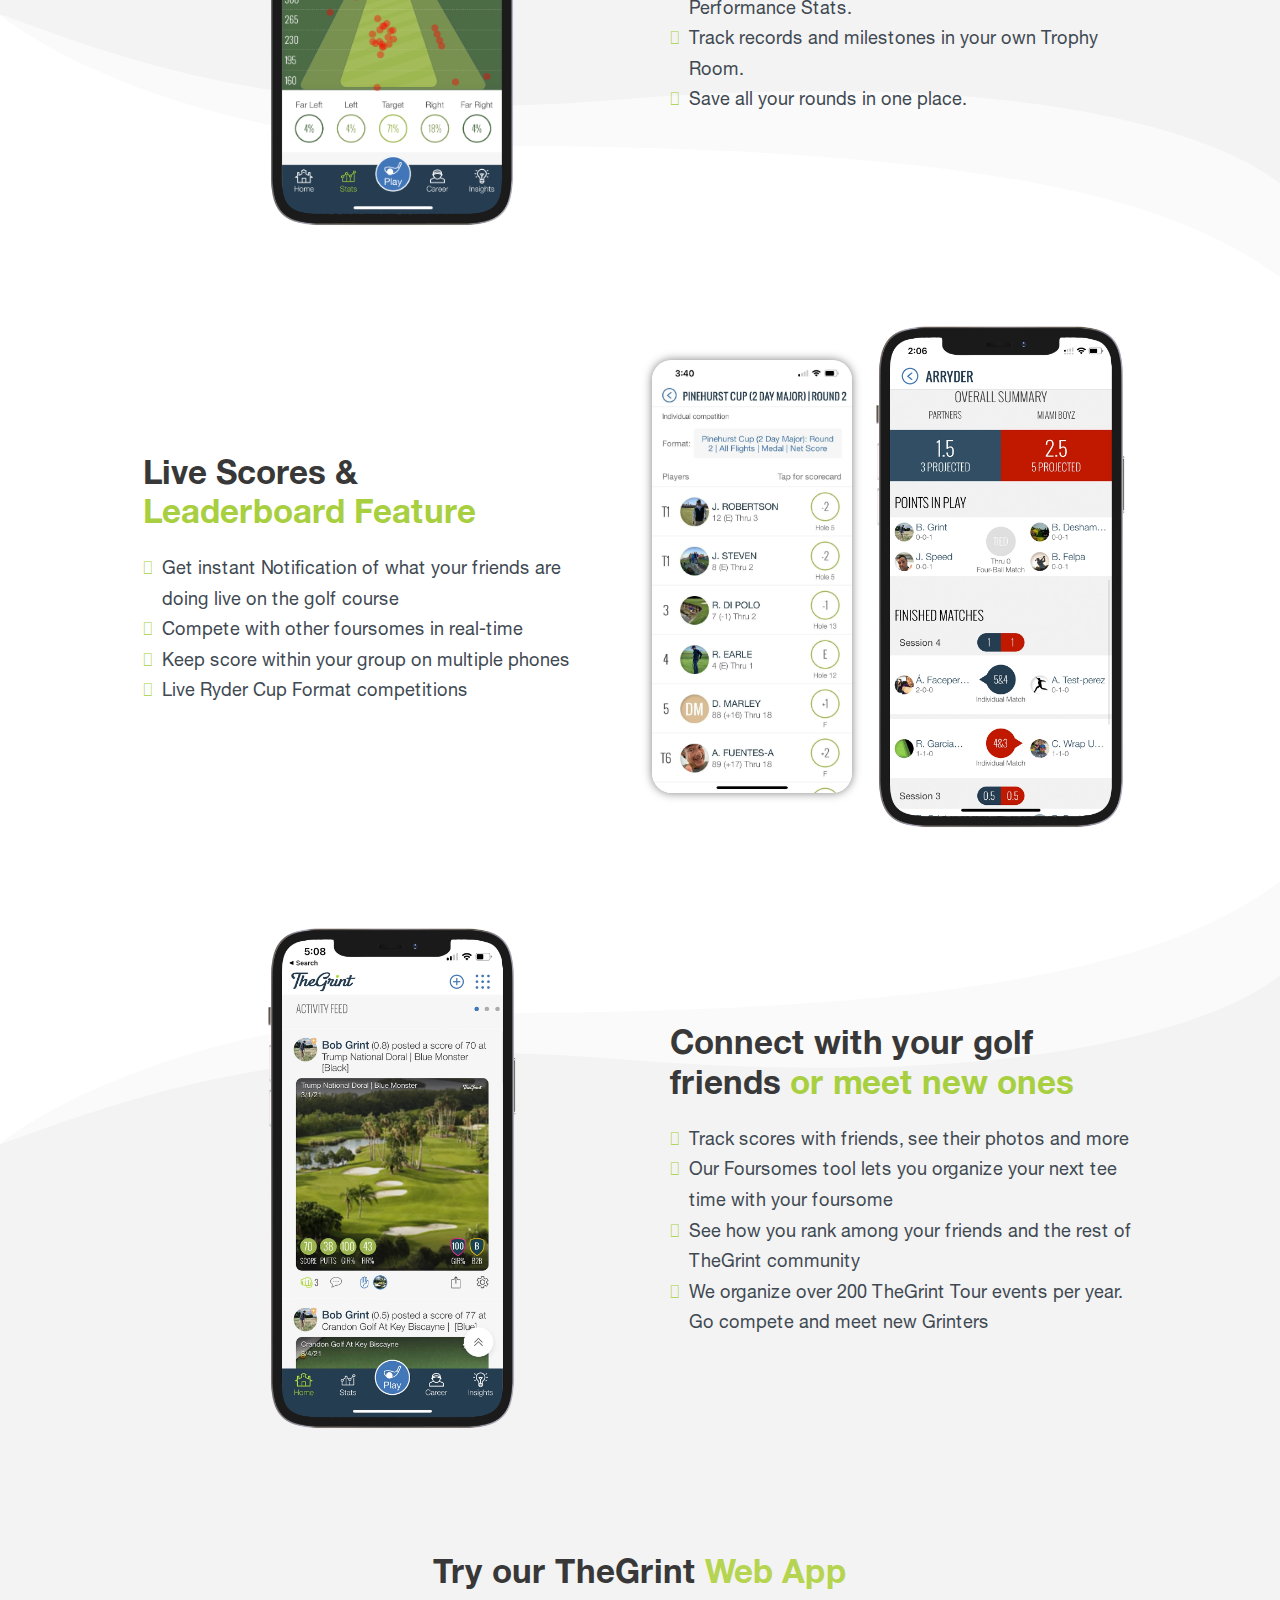
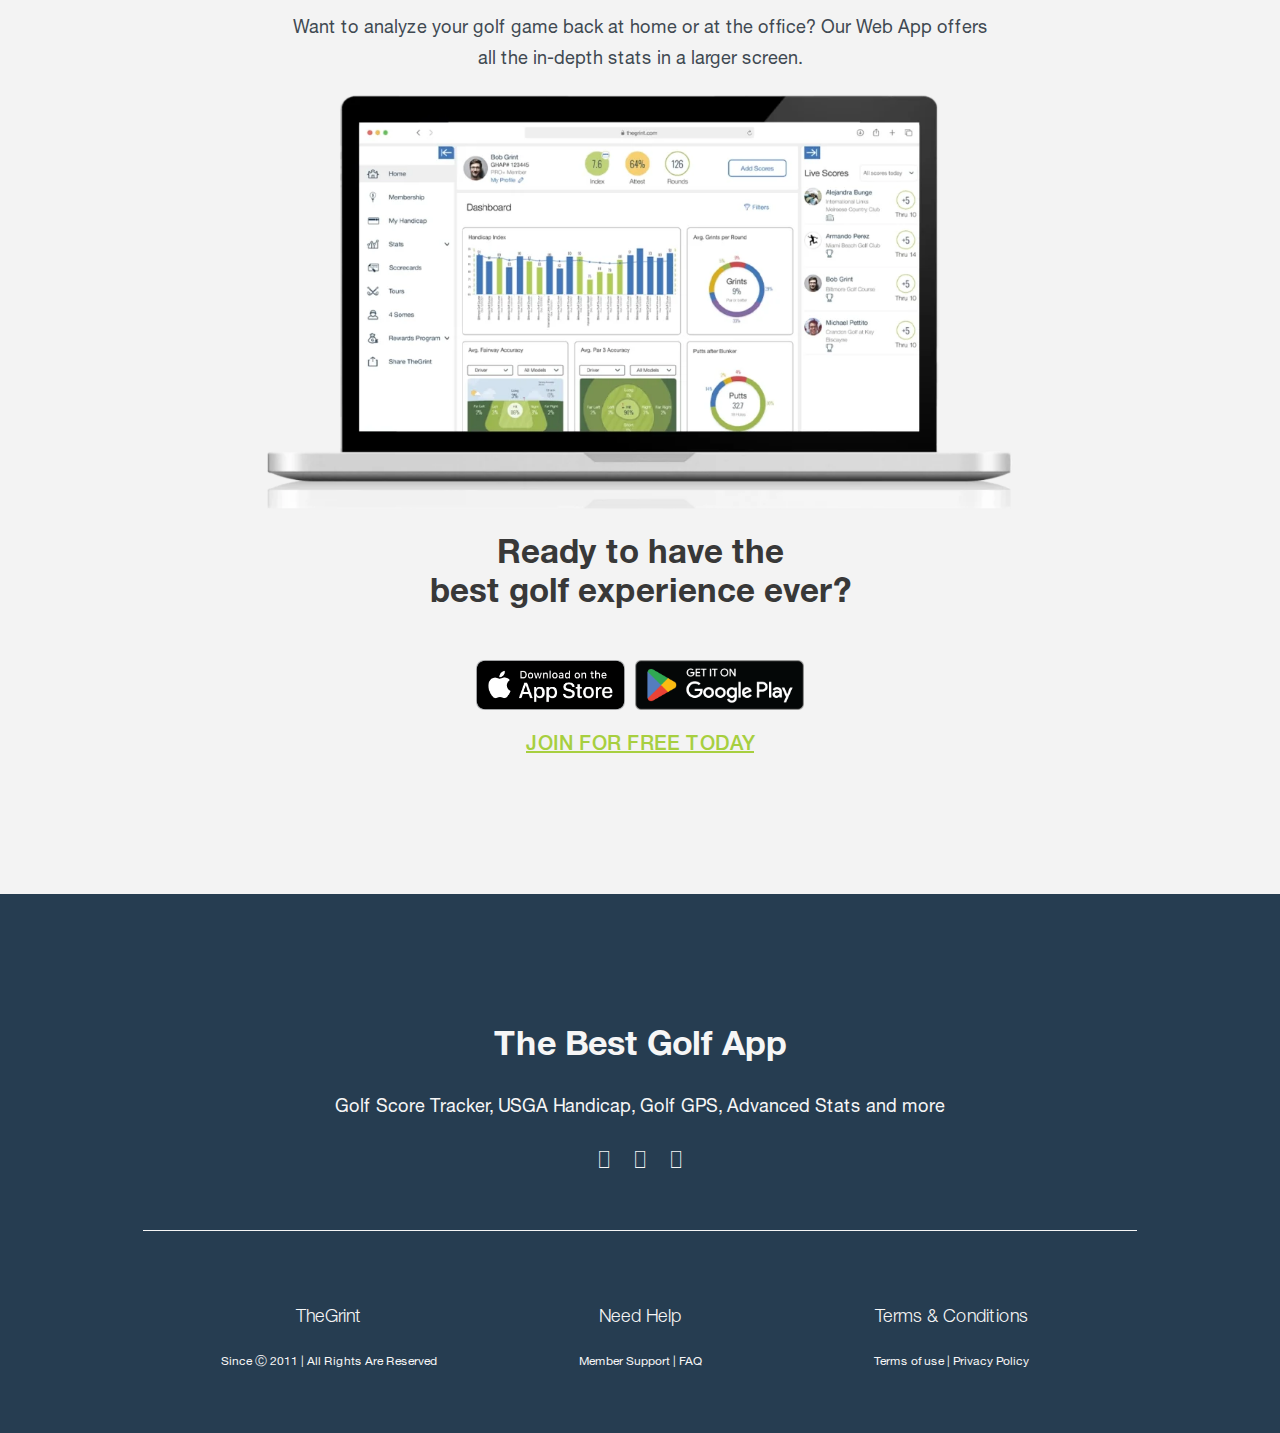
==== commit 3a1097ce: "white logo" ====
--- a/index.html
+++ b/index.html
@@ -365,7 +365,7 @@
    <div class="top">
     <div class="top-container">
       <div class="footer-logo">
-        <img src="assets/white_logo.png" alt="">
+        <img src="assets/white_logo.svg" alt="">
       </div>
       <div class="footer-content">
         <h2>The Best Golf App</h2>
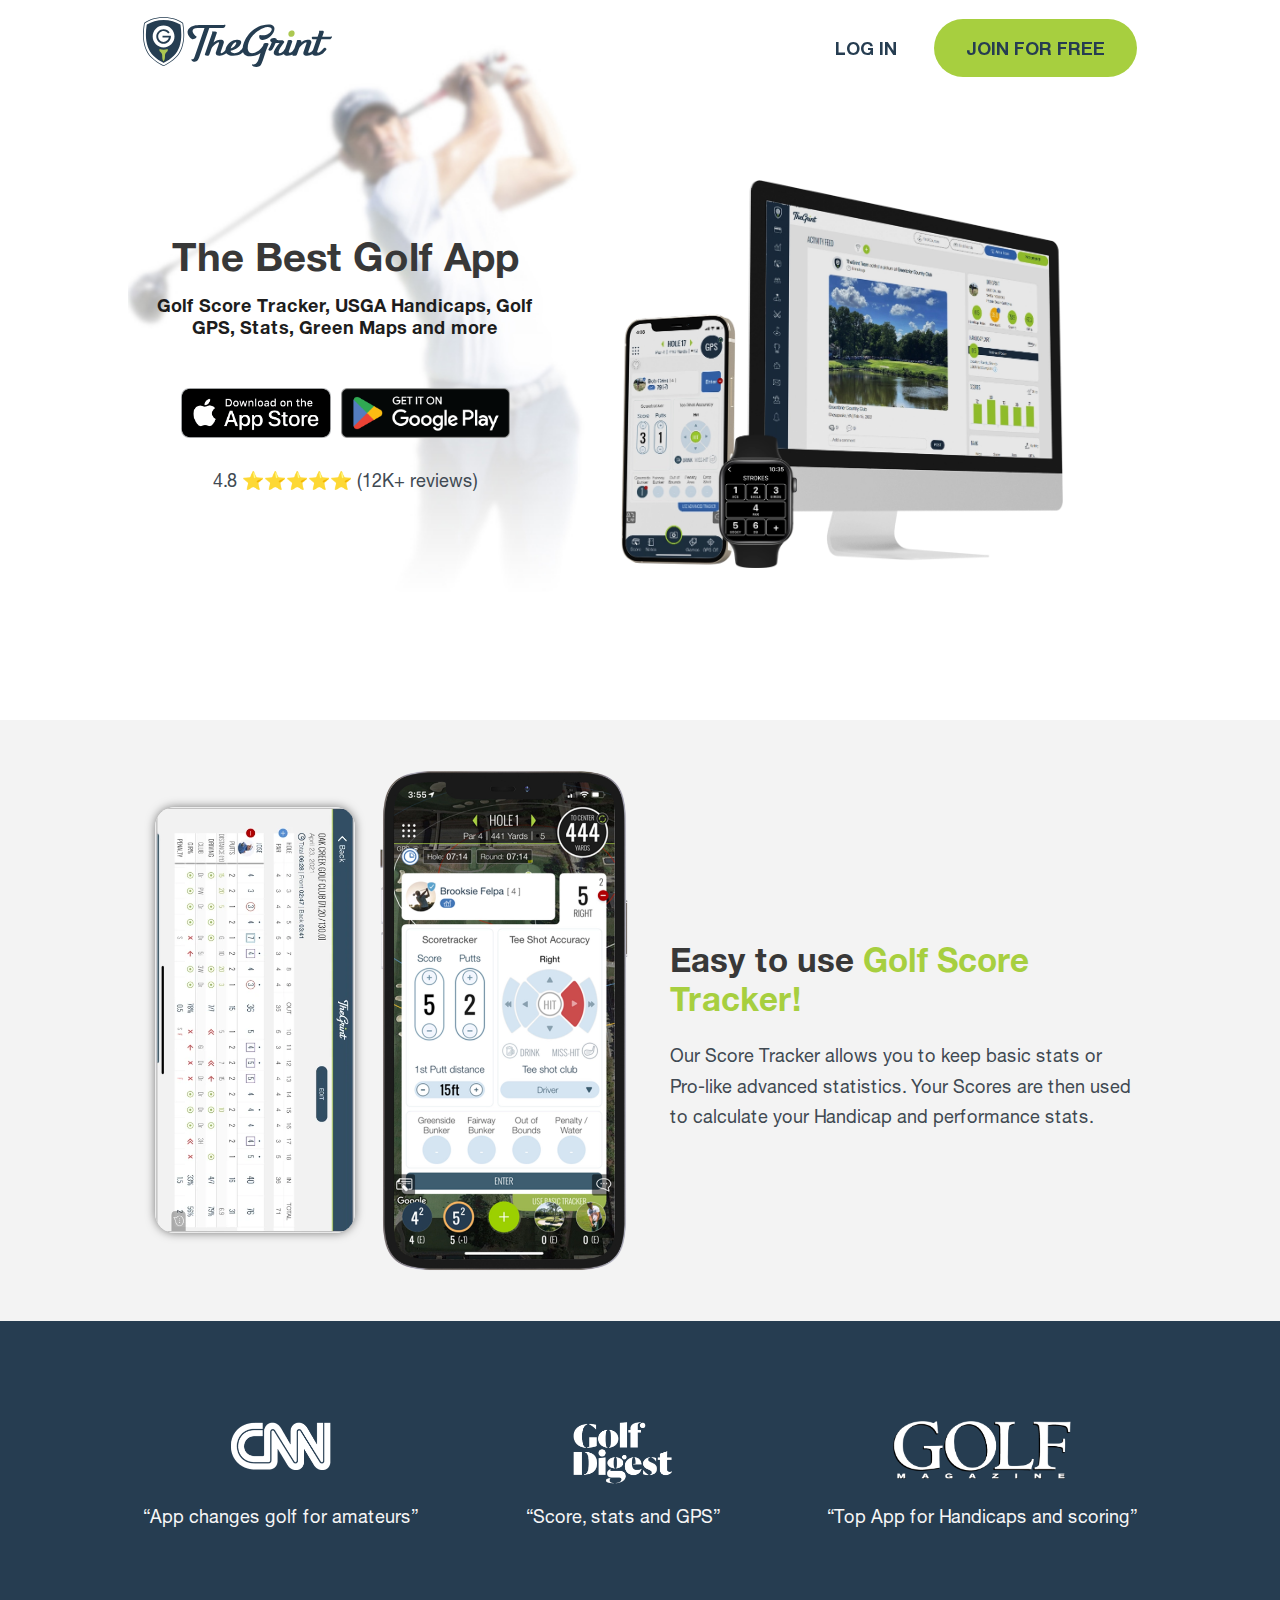
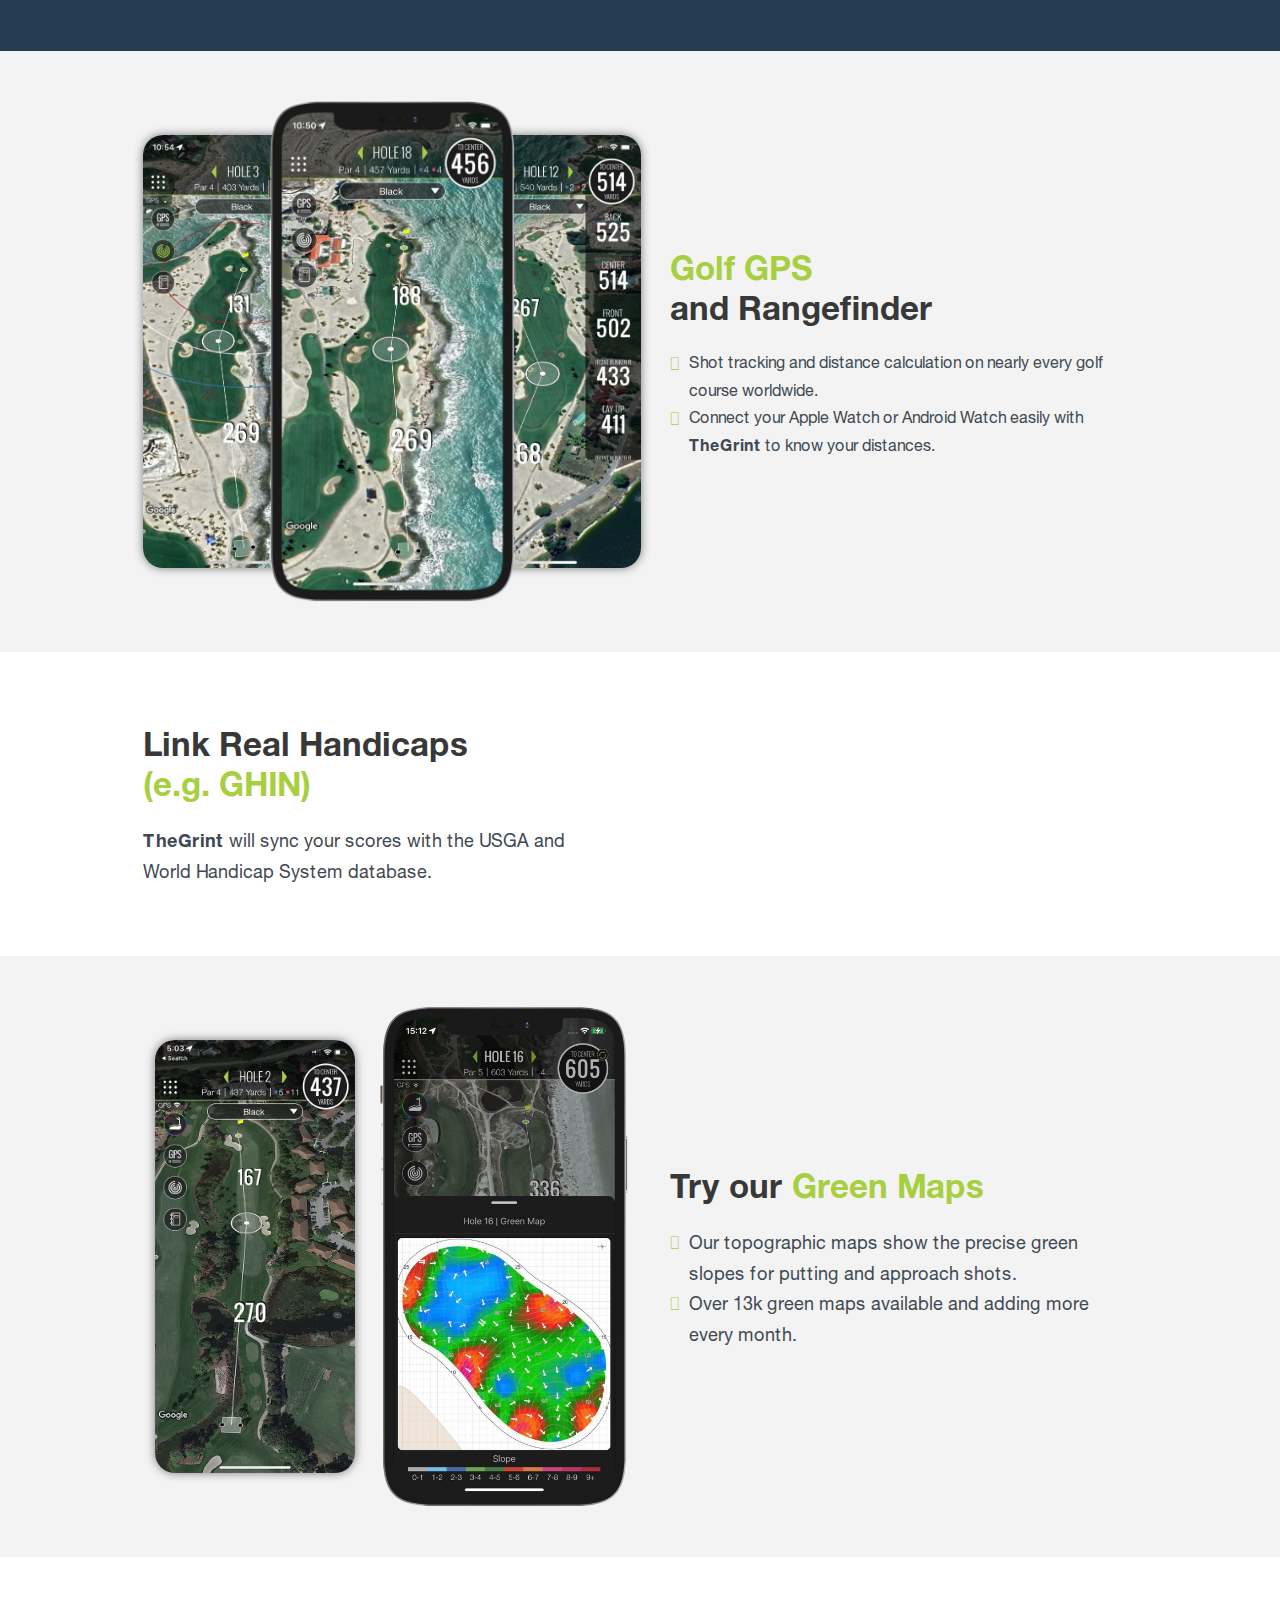
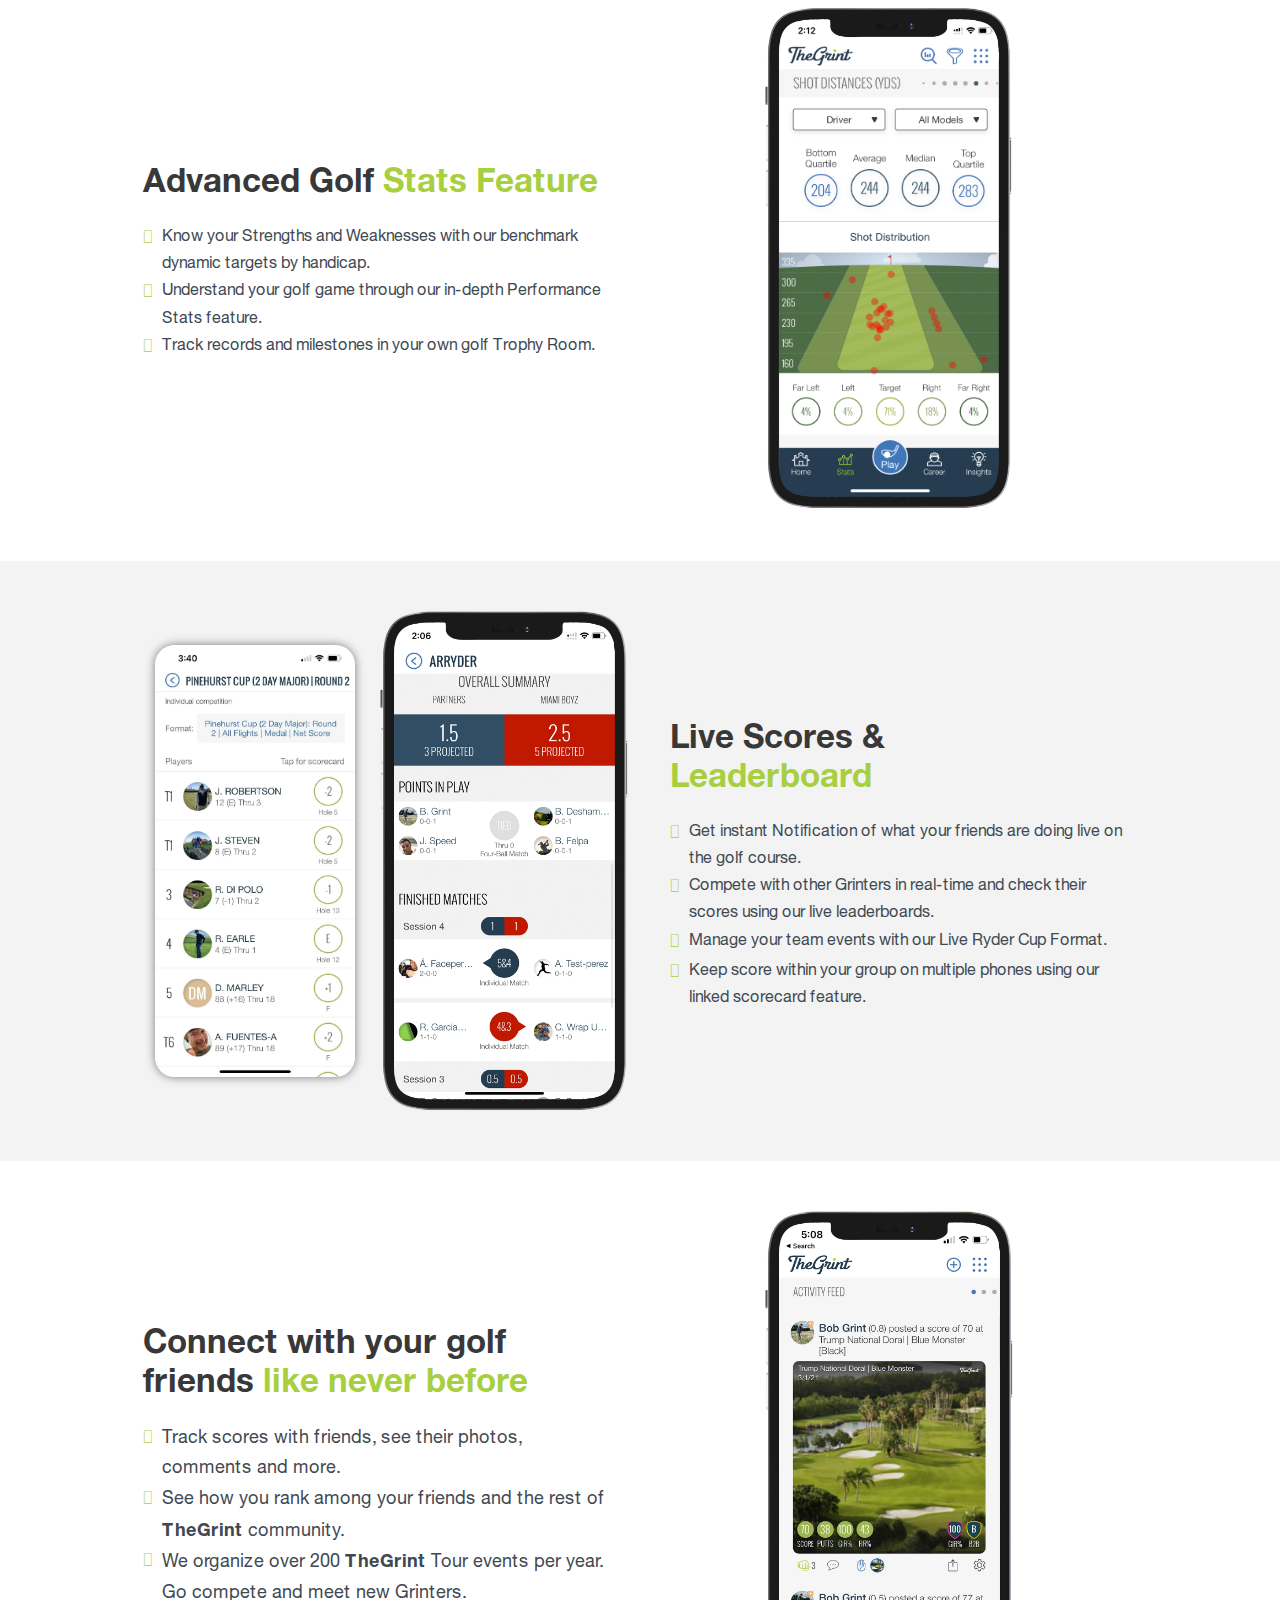
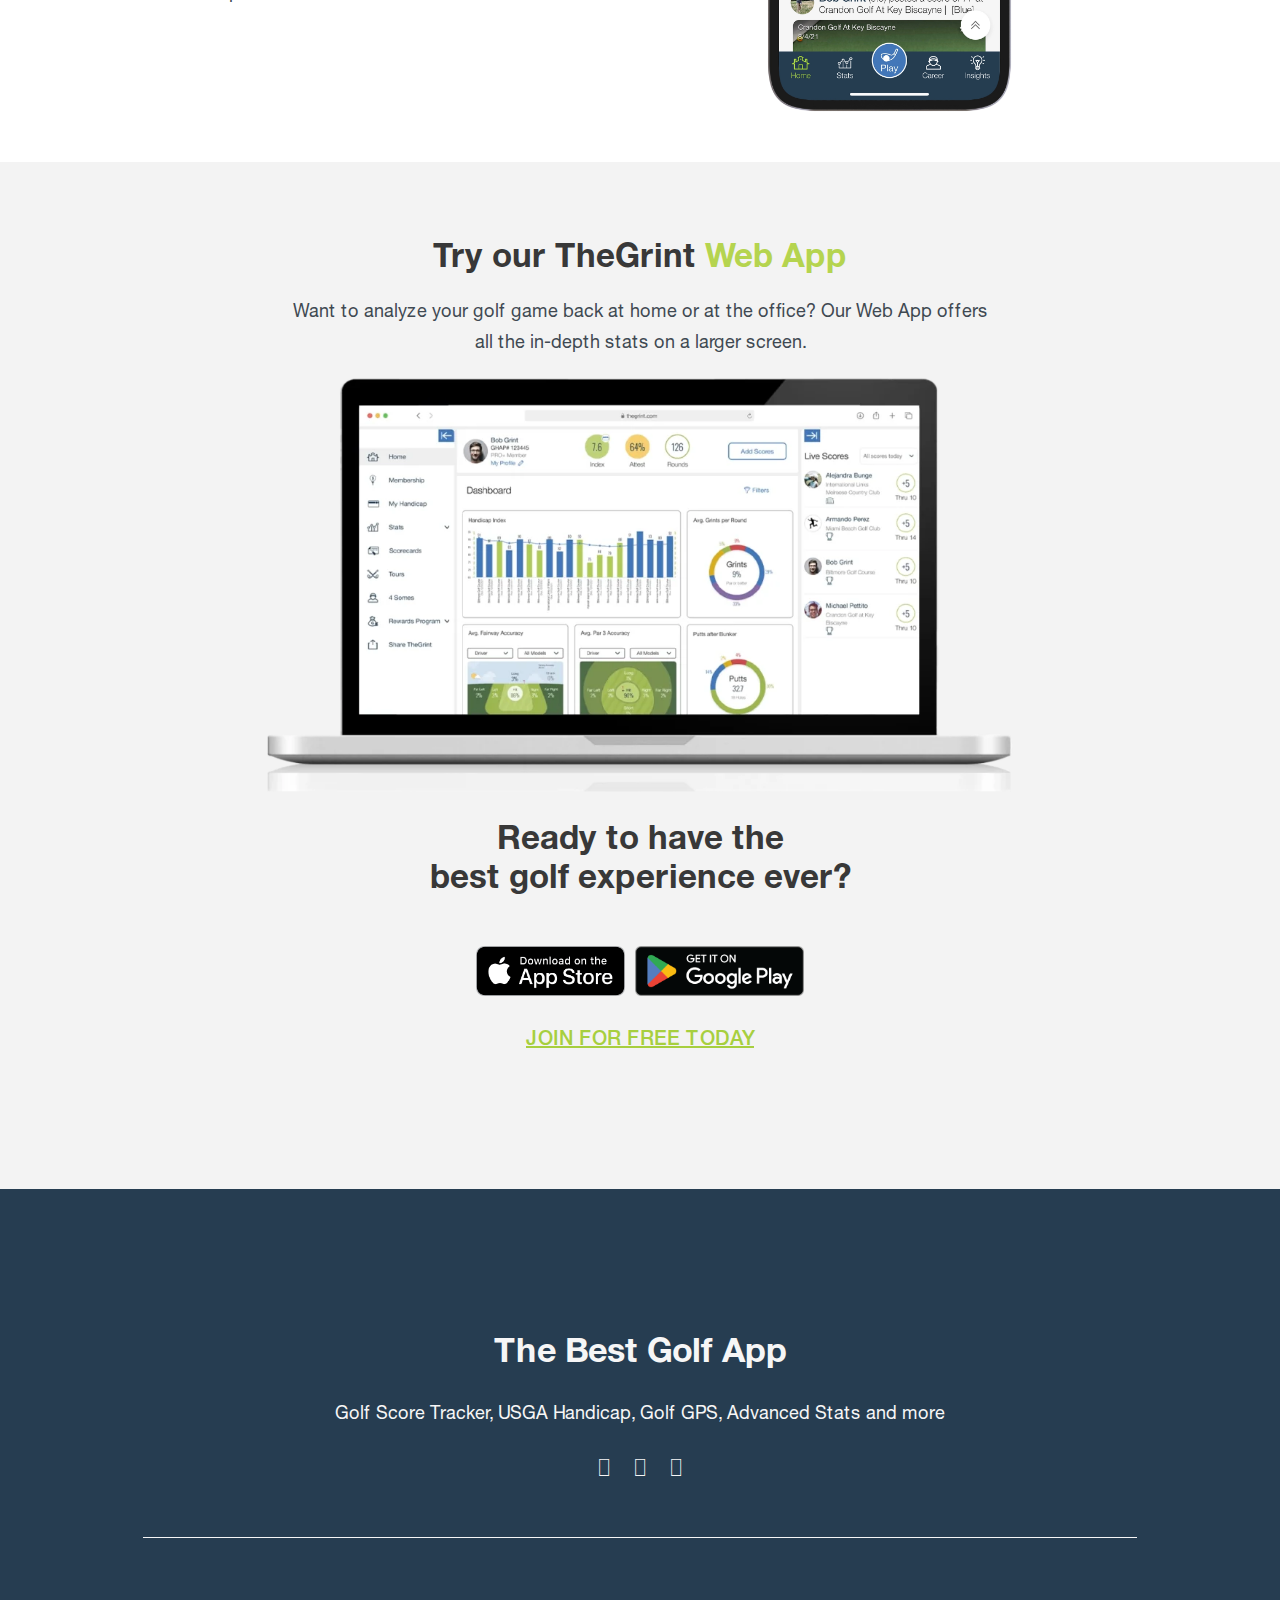
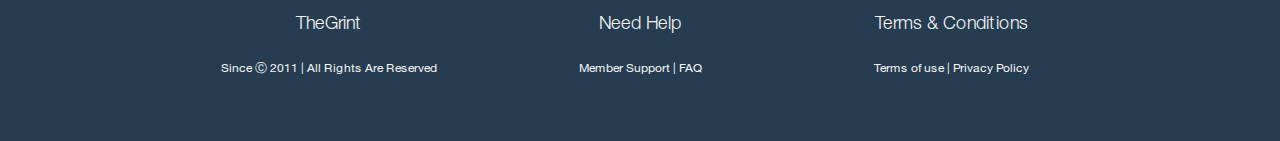
==== commit 6a63a751: "content change" ====
--- a/index.html
+++ b/index.html
@@ -1,5 +1,3 @@
-</body>
-</html>
 <!DOCTYPE html>
 <html>
 <head>
@@ -40,43 +38,43 @@
       <div class="wrapper">
         <div class="left">
           <h1><b>The Best Golf App</b></h1>
-          <h2>Golf Scoretracker, Handicaps, Golf GPS, Advanced Stats and more</h2>
+          <h2>Golf Score Tracker, USGA Handicaps, Golf GPS, Stats, Green Maps and more</h2>
           <div class="buttons o-desktop">
-                <a href="https://apps.apple.com/us/app/thegrint-golf-gps-handicap/id532085262">
-      <div class="in-btn">
-        <img src="assets/apple_store.webp" alt="Apple Store">
-      </div>
-    </a>
-    <a class="" href="https://play.google.com/store/apps/details?id=com.grint.thegrint.pro&hl=en_US&gl=US">
-      <div class="in-btn">
-        <img src="assets/play_store.webp" alt="Play Store">
-      </div>
-    </a>
-         </div>
-         <p class="desk-s" class="reviews">4.8 ⭐⭐⭐⭐⭐ (12K+ reviews)</p>
-        </div>
-        <div class="right">
-          <img src="assets/devices2.webp" alt="">
-          <div class="buttons only-tablet">
-                <a href="https://apps.apple.com/us/app/thegrint-golf-gps-handicap/id532085262">
-      <div class="in-btn">
-        <img src="assets/apple_store.webp" alt="Apple Store">
-      </div>
-    </a>
-    <a class="" href="https://play.google.com/store/apps/details?id=com.grint.thegrint.pro&hl=en_US&gl=US">
-      <div class="in-btn">
-        <img src="assets/play_store.webp" alt="Play Store">
-      </div>
-    </a>
-         </div>
-         <p class="only-tablet" class="reviews">4.8 ⭐⭐⭐⭐⭐ (12K+ reviews)</p>
-       </div>
-     </div>
-   </div>
- </section>
-
-
- <section class="first-section bg">
+           <a href="https://apps.apple.com/us/app/thegrint-golf-gps-handicap/id532085262">
+            <div class="in-btn">
+              <img src="assets/apple_store.webp" alt="Apple Store">
+            </div>
+          </a>
+          <a class="" href="https://play.google.com/store/apps/details?id=com.grint.thegrint.pro&hl=en_US&gl=US">
+            <div class="in-btn">
+              <img src="assets/play_store.webp" alt="Play Store">
+            </div>
+          </a>
+        </div>
+        <p class="desk-s" class="reviews">4.8 ⭐⭐⭐⭐⭐ (12K+ reviews)</p>
+      </div>
+      <div class="right">
+        <img src="assets/devices2.webp" alt="">
+        <div class="buttons only-tablet">
+         <a href="https://apps.apple.com/us/app/thegrint-golf-gps-handicap/id532085262">
+          <div class="in-btn">
+            <img src="assets/apple_store.webp" alt="Apple Store">
+          </div>
+        </a>
+        <a class="" href="https://play.google.com/store/apps/details?id=com.grint.thegrint.pro&hl=en_US&gl=US">
+          <div class="in-btn">
+            <img src="assets/play_store.webp" alt="Play Store">
+          </div>
+        </a>
+      </div>
+      <p class="only-tablet" class="reviews">4.8 ⭐⭐⭐⭐⭐ (12K+ reviews)</p>
+    </div>
+  </div>
+</div>
+</section>
+
+
+<section class="first-section bg">
   <div class="container">
     <h1 class="only-mobile">Easy to use <b class="green">Golf Score Tracker!</b></h1>
     <div class="wrapper screens-wrapper">
@@ -89,7 +87,7 @@
       <div class="right">        
         <div class="first-content">
           <h1 class="desktop">Easy to use <b class="green">Golf Score Tracker!</b></h1>
-          <p>Our Score Tracker allows you to keep basic stats or PRO-like advanced statistics. Your Scores are then used to calculate your Handicap and performance stats.</p>
+          <p>Our Score Tracker allows you to keep basic stats or Pro-like advanced statistics. Your Scores are then used to calculate your Handicap and performance stats.</p>
         </div>
       </div>
     </div>
@@ -129,25 +127,13 @@
             <span class="icon-list-icon">
               <i aria-hidden="true" class="fas fa-check-circle"></i>
             </span>
-            <span class="icon-list-text">Shot tracking and distance calculation on nearly every course worldwide</span>
-          </li>
-          <li class="icon-list-item">
-            <span class="icon-list-icon">
-              <i aria-hidden="true" class="fas fa-check-circle"></i>
-            </span>
-            <span class="icon-list-text">Know the distance of the fairway and get on to the green</span>
-          </li>
-          <li class="icon-list-item">
-            <span class="icon-list-icon">
-              <i aria-hidden="true" class="fas fa-check-circle"></i>
-            </span>
-            <span class="icon-list-text">Tee off with confidence, knowing the distance to the green</span>
-          </li>
-          <li class="icon-list-item">
-            <span class="icon-list-icon">
-              <i aria-hidden="true" class="fas fa-check-circle"></i>
-            </span>
-            <span class="icon-list-text">Connect your smartwatch with TheGrint to know your distances</span>
+            <h2 class="icon-list-text">Shot tracking and distance calculation on nearly every golf course worldwide.</h2>
+          </li>
+          <li class="icon-list-item">
+            <span class="icon-list-icon">
+              <i aria-hidden="true" class="fas fa-check-circle"></i>
+            </span>
+            <h2 class="icon-list-text">Connect your Apple Watch or Android Watch easily with <b>TheGrint</b> to know your distances.</h2>
           </li>
         </ul>
       </div>
@@ -158,6 +144,26 @@
 <section class="fifth-section bg-2">
   <div class="container">
     <div class="wrapper screens-wrapper reverse-desktop">
+
+      <div class="left">
+        <div class="img-wrapper">
+          <img src="assets/handicap_link-2.webp" alt="">
+          <img src="assets/handicap_link-1.webp" alt="">
+        </div>
+      </div>
+
+      <div class="right">
+        <h1 class="align-left">Link Real Handicaps <br><b class="green">(e.g. GHIN)</b></h1>
+        <p><b>TheGrint</b> will sync your scores with the USGA and World Handicap System database.</p>
+      </div>
+
+    </div>
+  </div>
+</section>
+
+<section class="fifth-section bg-2">
+  <div class="container">
+    <div class="wrapper screens-wrapper">
 
       <div class="left">
         <div class="img-wrapper">
@@ -173,13 +179,7 @@
             <span class="icon-list-icon">
               <i aria-hidden="true" class="fas fa-check-circle"></i>
             </span>
-            <span class="icon-list-text">Topographic slope shown in % with precise green slopes.</span>
-          </li>
-          <li class="icon-list-item">
-            <span class="icon-list-icon">
-              <i aria-hidden="true" class="fas fa-check-circle"></i>
-            </span>
-            <span class="icon-list-text">Use it to improve your approach shots and putt reading.</span>
+            <span class="icon-list-text">Our topographic maps show the precise green slopes for putting and approach shots.</span>
           </li>
           <li class="icon-list-item">
             <span class="icon-list-icon">
@@ -188,7 +188,6 @@
             <span class="icon-list-text">Over 13k green maps available and adding more every month.</span>
           </li>
         </ul>
-        <p>Our precise Green Maps allow you to determine the best location to aim for your approach shots, and help you be more confident with your putt reading. The Green Maps are only available to PRO+ members but you can give it a test run for free.</p>
       </div>
 
     </div>
@@ -197,7 +196,7 @@
 
 <section class="sixth-section bg-inverted">
   <div class="container">
-    <div class="wrapper">
+    <div class="wrapper reverse-desktop">
       <div class="left">
         <div class="carousel-phones">
           <div class="phones-wrapper">
@@ -229,25 +228,19 @@
             <span class="icon-list-icon">
               <i aria-hidden="true" class="fas fa-check-circle"></i>
             </span>
-            <span class="icon-list-text">Know your Strengths and Weaknessess with our benchmark dynamic targets by handicap</span>
-          </li>
-          <li class="icon-list-item">
-            <span class="icon-list-icon">
-              <i aria-hidden="true" class="fas fa-check-circle"></i>
-            </span>
-            <span class="icon-list-text">Understand your game through our in-depth Performance Stats.</span>
-          </li>
-          <li class="icon-list-item">
-            <span class="icon-list-icon">
-              <i aria-hidden="true" class="fas fa-check-circle"></i>
-            </span>
-            <span class="icon-list-text">Track records and milestones in your own Trophy Room.</span>
-          </li>
-          <li class="icon-list-item">
-            <span class="icon-list-icon">
-              <i aria-hidden="true" class="fas fa-check-circle"></i>
-            </span>
-            <span class="icon-list-text">Save all your rounds in one place.</span>
+            <h2 class="icon-list-text">Know your Strengths and Weaknesses with our benchmark dynamic targets by handicap.</h2>
+          </li>
+          <li class="icon-list-item">
+            <span class="icon-list-icon">
+              <i aria-hidden="true" class="fas fa-check-circle"></i>
+            </span>
+            <h2 class="icon-list-text">Understand your golf game through our in-depth Performance Stats feature.</h2>
+          </li>
+          <li class="icon-list-item">
+            <span class="icon-list-icon">
+              <i aria-hidden="true" class="fas fa-check-circle"></i>
+            </span>
+            <h2 class="icon-list-text">Track records and milestones in your own golf Trophy Room.</h2>
           </li>
         </ul>
       </div>
@@ -257,7 +250,7 @@
 
 <section class="seventh-section">
   <div class="container">
-    <div class="wrapper screens-wrapper reverse-desktop">
+    <div class="wrapper screens-wrapper">
 
       <div class="left">
         <div class="img-wrapper">
@@ -266,31 +259,31 @@
         </div>        
       </div>
       <div class="right">
-        <h1 class="align-left"><b>Live Scores &</b><br> <b class="green">Leaderboard Feature</b></h1>
-        <ul class="icon-list-items">
-          <li class="icon-list-item">
-            <span class="icon-list-icon">
-              <i aria-hidden="true" class="fas fa-check-circle"></i>
-            </span>
-            <span class="icon-list-text">Get instant Notification of what your friends are doing live on the golf course</span>
-          </li>
-          <li class="icon-list-item">
-            <span class="icon-list-icon">
-              <i aria-hidden="true" class="fas fa-check-circle"></i>
-            </span>
-            <span class="icon-list-text">Compete with other foursomes in real-time</span>
-          </li>
-          <li class="icon-list-item">
-            <span class="icon-list-icon">
-              <i aria-hidden="true" class="fas fa-check-circle"></i>
-            </span>
-            <span class="icon-list-text">Keep score within your group on multiple phones</span>
-          </li>
-          <li class="icon-list-item">
-            <span class="icon-list-icon">
-              <i aria-hidden="true" class="fas fa-check-circle"></i>
-            </span>
-            <span class="icon-list-text">Live Ryder Cup Format competitions</span>
+        <h1 class="align-left"><b>Live Scores &</b><br> <b class="green">Leaderboard</b></h1>
+        <ul class="icon-list-items">
+          <li class="icon-list-item">
+            <span class="icon-list-icon">
+              <i aria-hidden="true" class="fas fa-check-circle"></i>
+            </span>
+            <h2 class="icon-list-text">Get instant Notification of what your friends are doing live on the golf course.</h2>
+          </li>
+          <li class="icon-list-item">
+            <span class="icon-list-icon">
+              <i aria-hidden="true" class="fas fa-check-circle"></i>
+            </span>
+            <h2 class="icon-list-text">Compete with other Grinters in real-time and check their scores using our live leaderboards.</h2>
+          </li>
+          <li class="icon-list-item">
+            <span class="icon-list-icon">
+              <i aria-hidden="true" class="fas fa-check-circle"></i>
+            </span>
+            <h2 class="icon-list-text">Manage your team events with our Live Ryder Cup Format.</h2>
+          </li>
+          <li class="icon-list-item">
+            <span class="icon-list-icon">
+              <i aria-hidden="true" class="fas fa-check-circle"></i>
+            </span>
+            <h2 class="icon-list-text">Keep score within your group on multiple phones using our linked scorecard feature.</h2>
           </li>
         </ul>      
       </div>
@@ -300,36 +293,30 @@
 
 <section class="eighth-section bg">
   <div class="container">
-    <div class="wrapper">
+    <div class="wrapper reverse-desktop">
       <div class="left">
         <img src="assets/golf_module.webp" alt="">
       </div>
       <div class="right">
-        <h1>Connect with your golf friends <b class="green">or meet new ones</b></h1>
-        <ul class="icon-list-items">
-          <li class="icon-list-item">
-            <span class="icon-list-icon">
-              <i aria-hidden="true" class="fas fa-check-circle"></i>
-            </span>
-            <span class="icon-list-text">Track scores with friends, see their photos and more</span>
-          </li>
-          <li class="icon-list-item">
-            <span class="icon-list-icon">
-              <i aria-hidden="true" class="fas fa-check-circle"></i>
-            </span>
-            <span class="icon-list-text">Our Foursomes tool lets you organize your next tee time with your foursome</span>
-          </li>
-          <li class="icon-list-item">
-            <span class="icon-list-icon">
-              <i aria-hidden="true" class="fas fa-check-circle"></i>
-            </span>
-            <span class="icon-list-text">See how you rank among your friends and the rest of TheGrint community</span>
-          </li>
-          <li class="icon-list-item">
-            <span class="icon-list-icon">
-              <i aria-hidden="true" class="fas fa-check-circle"></i>
-            </span>
-            <span class="icon-list-text">We organize over 200 TheGrint Tour events per year. Go compete and meet new Grinters</span>
+        <h1>Connect with your golf friends <b class="green">like never before</b></h1>
+        <ul class="icon-list-items">
+          <li class="icon-list-item">
+            <span class="icon-list-icon">
+              <i aria-hidden="true" class="fas fa-check-circle"></i>
+            </span>
+            <span class="icon-list-text">Track scores with friends, see their photos, comments and more.</span>
+          </li>
+          <li class="icon-list-item">
+            <span class="icon-list-icon">
+              <i aria-hidden="true" class="fas fa-check-circle"></i>
+            </span>
+            <span class="icon-list-text">See how you rank among your friends and the rest of <b>TheGrint</b> community.</span>
+          </li>
+          <li class="icon-list-item">
+            <span class="icon-list-icon">
+              <i aria-hidden="true" class="fas fa-check-circle"></i>
+            </span>
+            <span class="icon-list-text">We organize over 200 <b>TheGrint</b> Tour events per year. Go compete and meet new Grinters.</span>
           </li>
         </ul>
       </div>
@@ -340,11 +327,11 @@
 <section class="ninth-section grey-bg">
   <div class="container ninth-container">
     <h1>Try our TheGrint <b style="color:#b5d44f;">Web App</b></h1>
-    <p>Want to analyze your golf game back at home or at the office? Our Web App offers all the in-depth stats in a larger screen.</p>
+    <p>Want to analyze your golf game back at home or at the office? Our Web App offers all the in-depth stats on a larger screen.</p>
     <div><img src="assets/thegrint_desktop2.1.webp" alt=""></div>
     <h1>Ready to have the  <br><b>best golf experience ever?</b></h1>
     <div class="buttons">
-          <a href="https://apps.apple.com/us/app/thegrint-golf-gps-handicap/id532085262">
+     <a href="https://apps.apple.com/us/app/thegrint-golf-gps-handicap/id532085262">
       <div class="in-btn">
         <img src="assets/apple_store.webp" alt="Apple Store">
       </div>
@@ -354,9 +341,9 @@
         <img src="assets/play_store.webp" alt="Play Store">
       </div>
     </a>
-   </div>
-   <a class="register-btn" href="https://sandbox.thegrint.com/passthru/register">JOIN FOR FREE TODAY</a>
- </div>
+  </div>
+  <a class="register-btn" href="https://sandbox.thegrint.com/passthru/register">JOIN FOR FREE TODAY</a>
+</div>
 </section>
 
 
--- a/css/m-style.css
+++ b/css/m-style.css
@@ -42,11 +42,15 @@
 p {
 	text-align: center;
 }
-p, ul, ul li, a {
+p, ul, ul li, a , li h2 {
 	font-size: 16px;
 	line-height: 1.7;
 	font-weight: 400;
 	color: var(--content-text);
+}
+li h2 {
+	text-align: left;
+	margin: 0;
 }
 ul {
 	list-style: none;
@@ -209,6 +213,7 @@
 }
 .screens-wrapper .img-wrapper img {
 	max-width: 50%;
+	width: 180px;
 }
 
 .fourth-wrapper .left img:nth-child(odd),.screens-wrapper .img-wrapper img:nth-child(odd) {
@@ -222,7 +227,8 @@
 	width: 150px;
 }
 /* first section */
-section.bg {
+
+/*section.bg {
 	background-image: url(../assets/strip.svg);
     background-size: cover;
     background-repeat: no-repeat;
@@ -243,8 +249,8 @@
     background-size: cover;    
     background-repeat: no-repeat;
     background-position: bottom;
-}
-.grey-bg {
+}*/
+.grey-bg, section:nth-child(2n-3) {
 	background-color: #F3F3F3;
 }
 .first-content {
@@ -491,7 +497,22 @@
 	.banner-content .right img, section.ninth-section img {
 		max-width: 75%;
 	}
-	section:nth-child(n+3) .wrapper {
+	.eighth-section .left {
+		display: inherit;
+	}
+	.eighth-section .left img {
+		max-width: 185px;
+		margin: 0 auto;
+	}
+	section.ninth-section {
+		text-align: center;
+	}
+	section.ninth-section p {
+		text-align: center;
+	}
+}
+@media screen and (min-width: 758px) {
+		section:nth-child(n+3) .wrapper {
 		flex-direction: row;
 	}
 	section:nth-child(n+3) .wrapper.reverse-desktop {
@@ -507,19 +528,6 @@
 		padding-left: 0;
 		padding-right: 3%;
 	}
-	.eighth-section .left {
-		display: inherit;
-	}
-	.eighth-section .left img {
-		max-width: 185px;
-		margin: 0 auto;
-	}
-	section.ninth-section {
-		text-align: center;
-	}
-	section.ninth-section p {
-		text-align: center;
-	}
 }
 @media screen and (min-width: 1024px) {
 	p, ul, ul li, a, .dots {
@@ -561,6 +569,9 @@
 	.phones-wrapper, .eighth-section .left img {
 		max-width: 248px;
 	}
+	.screens-wrapper .img-wrapper img {
+		width: 248px;
+	}
 
 	section.ninth-section p {
 		max-width: 700px;
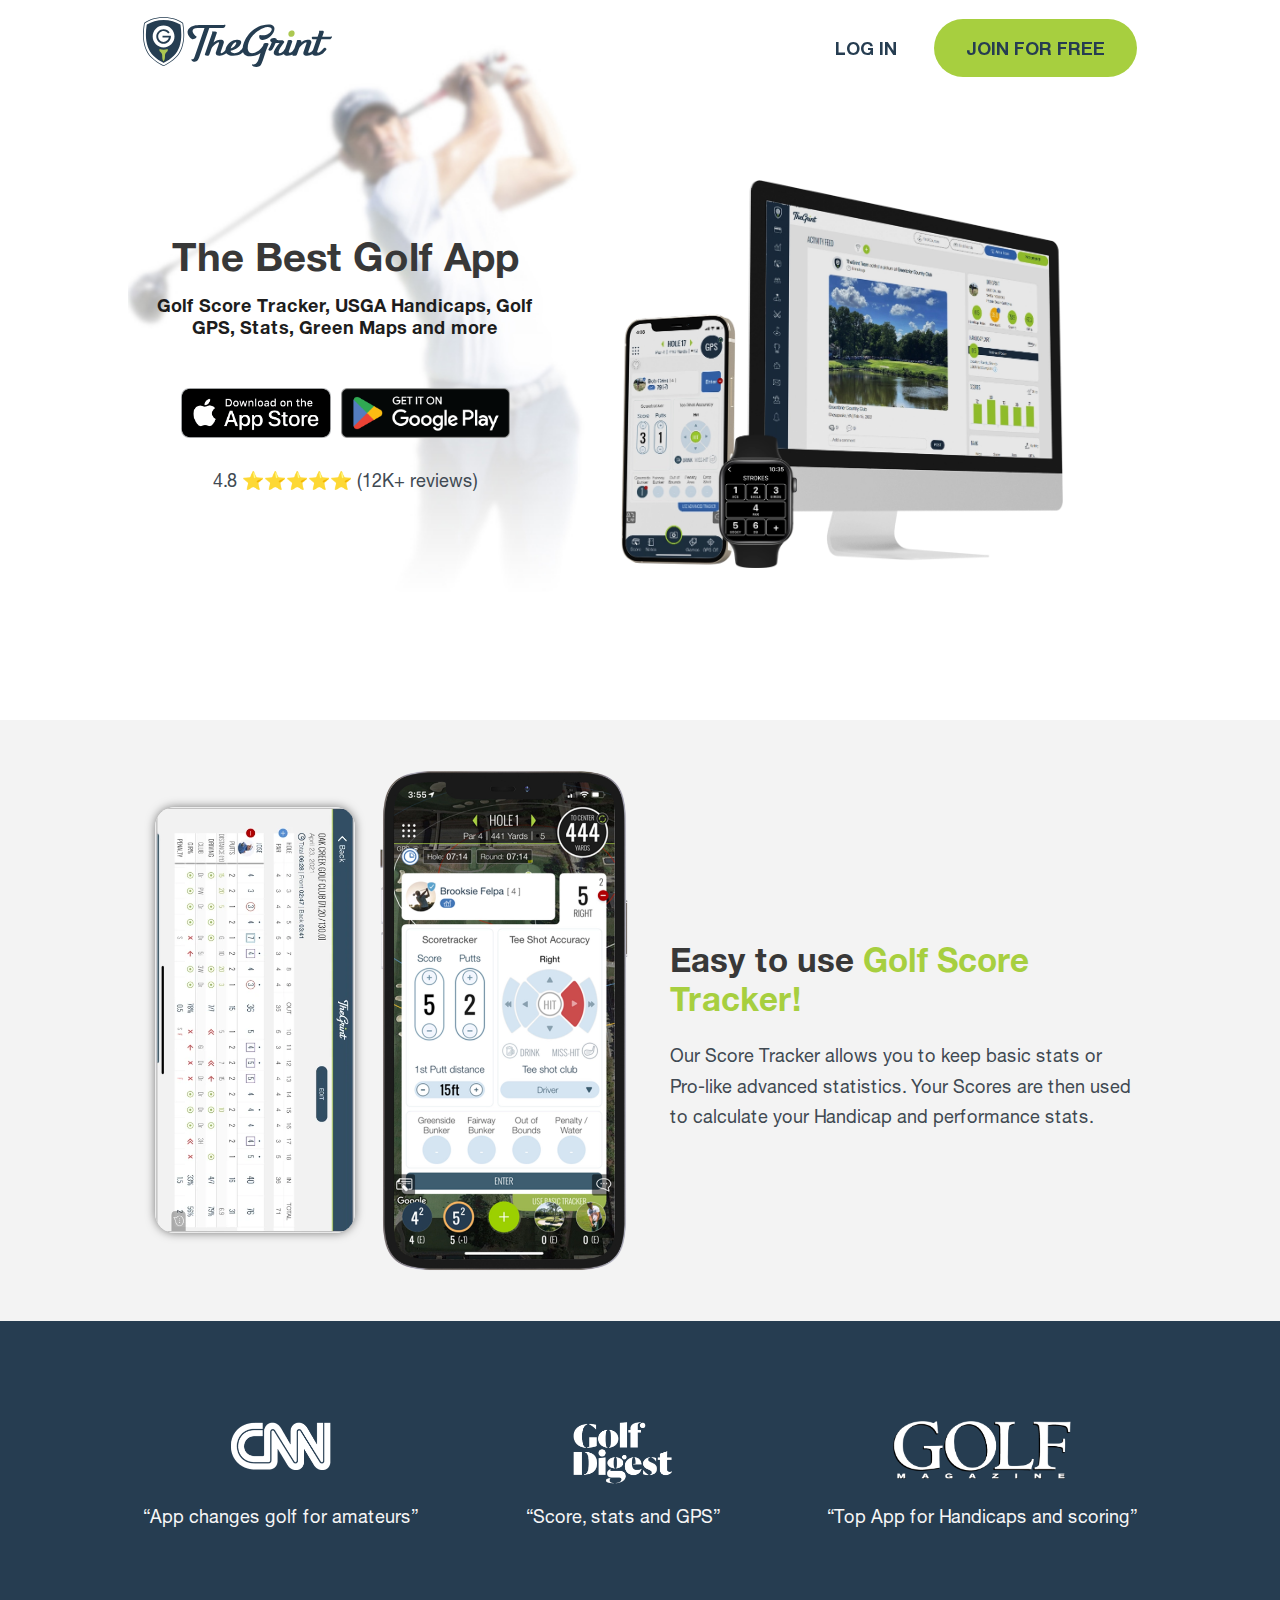
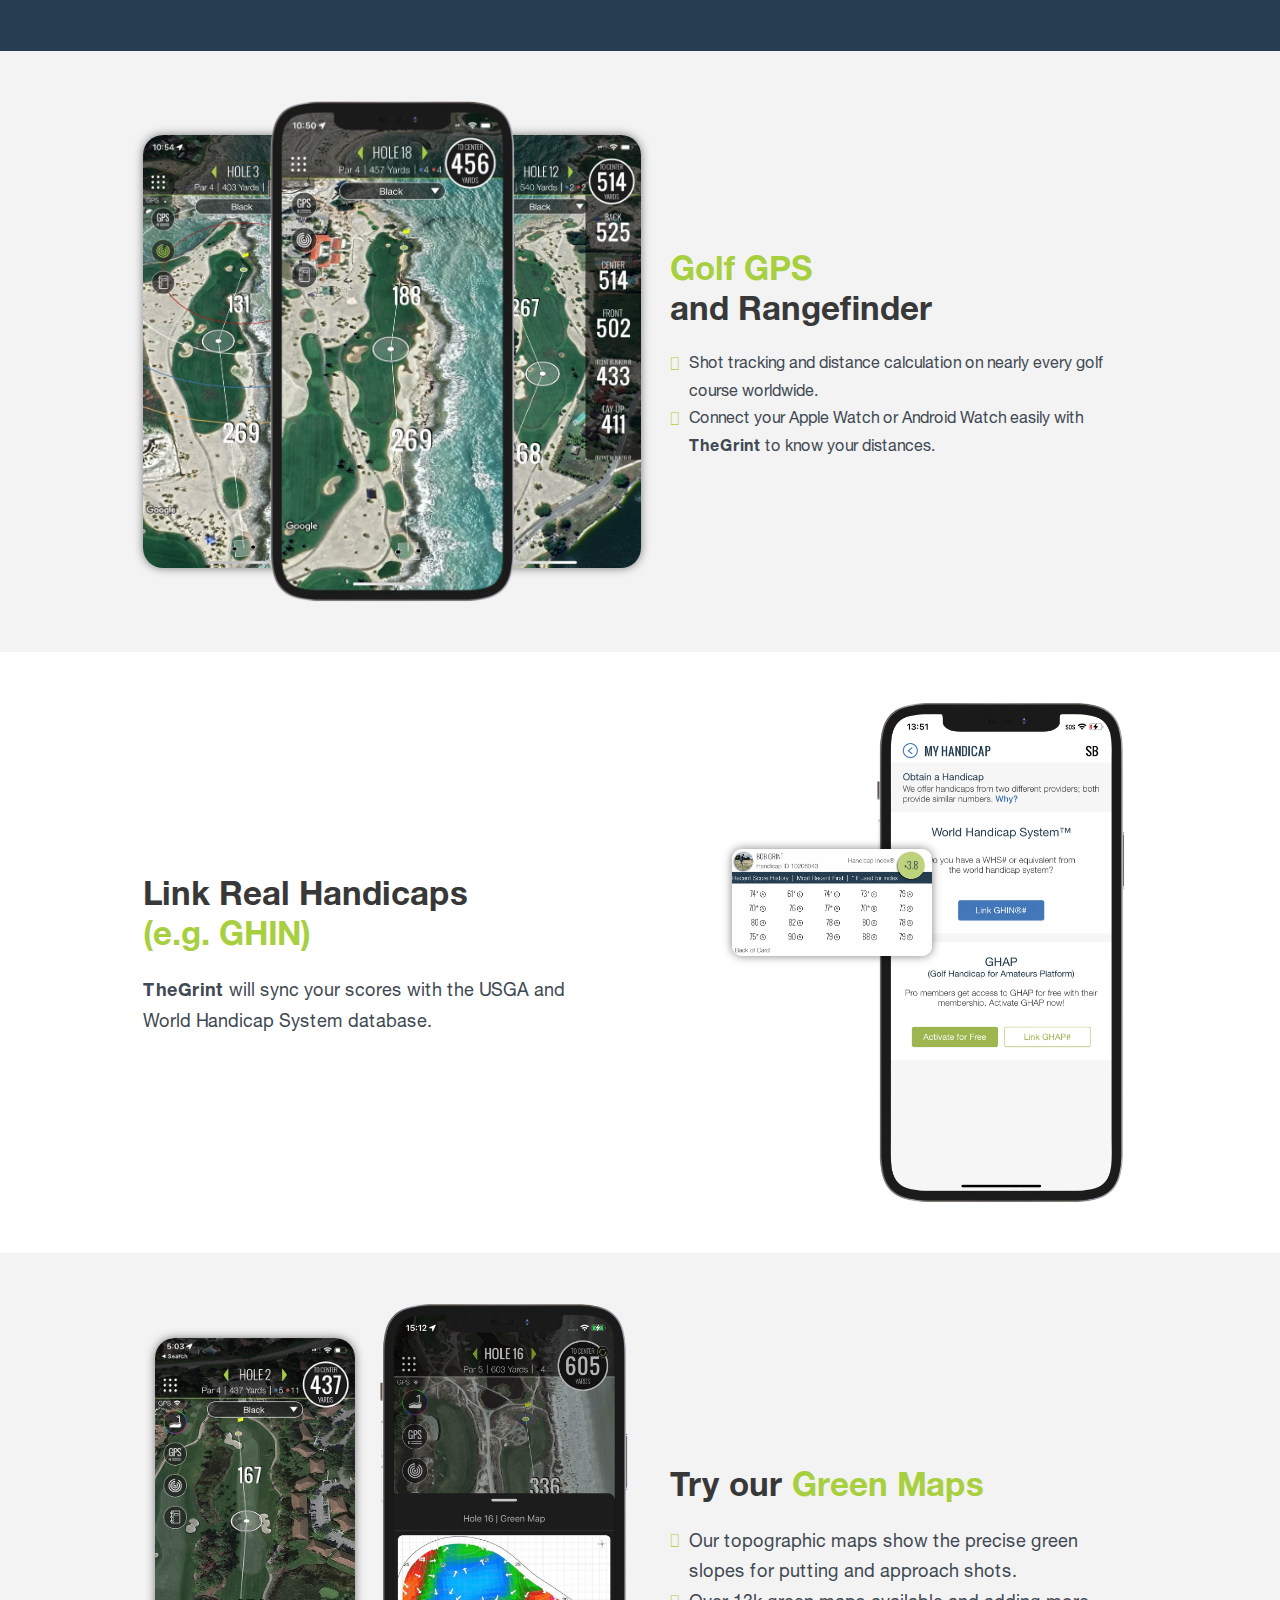
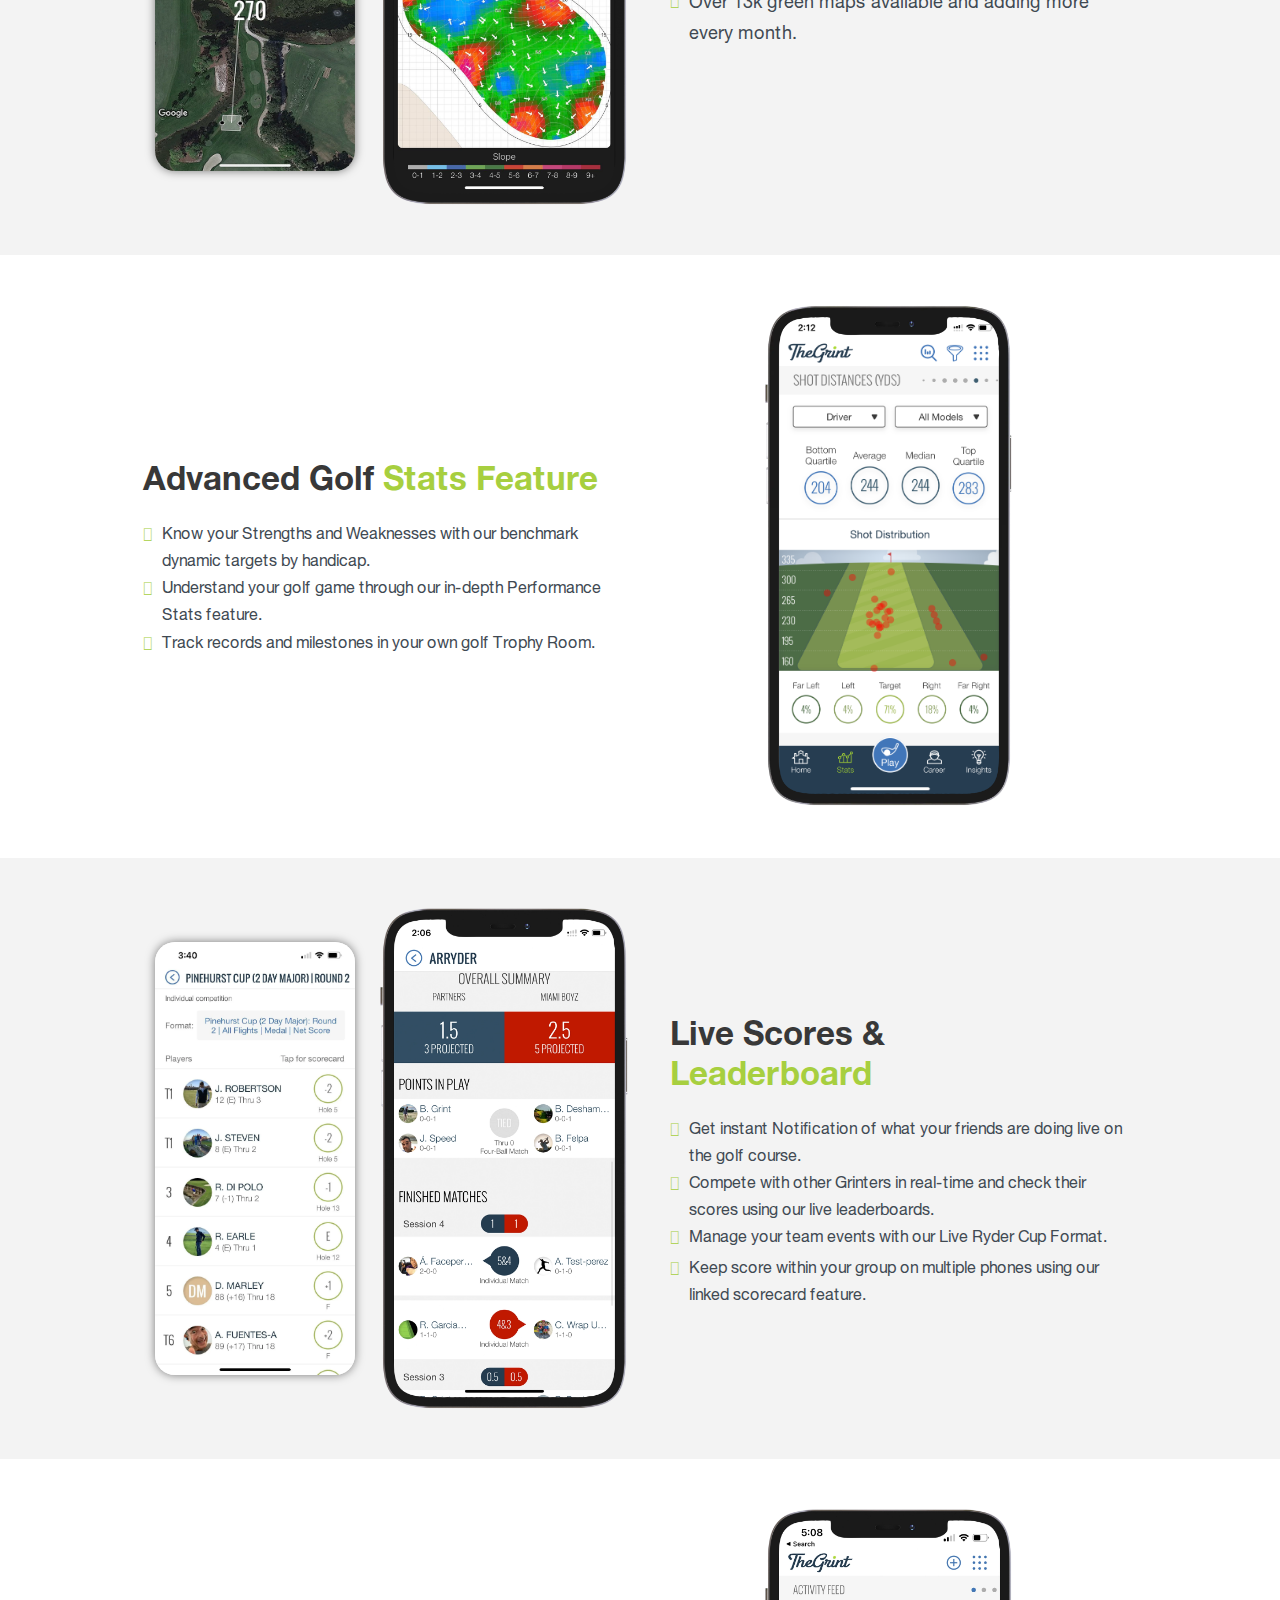
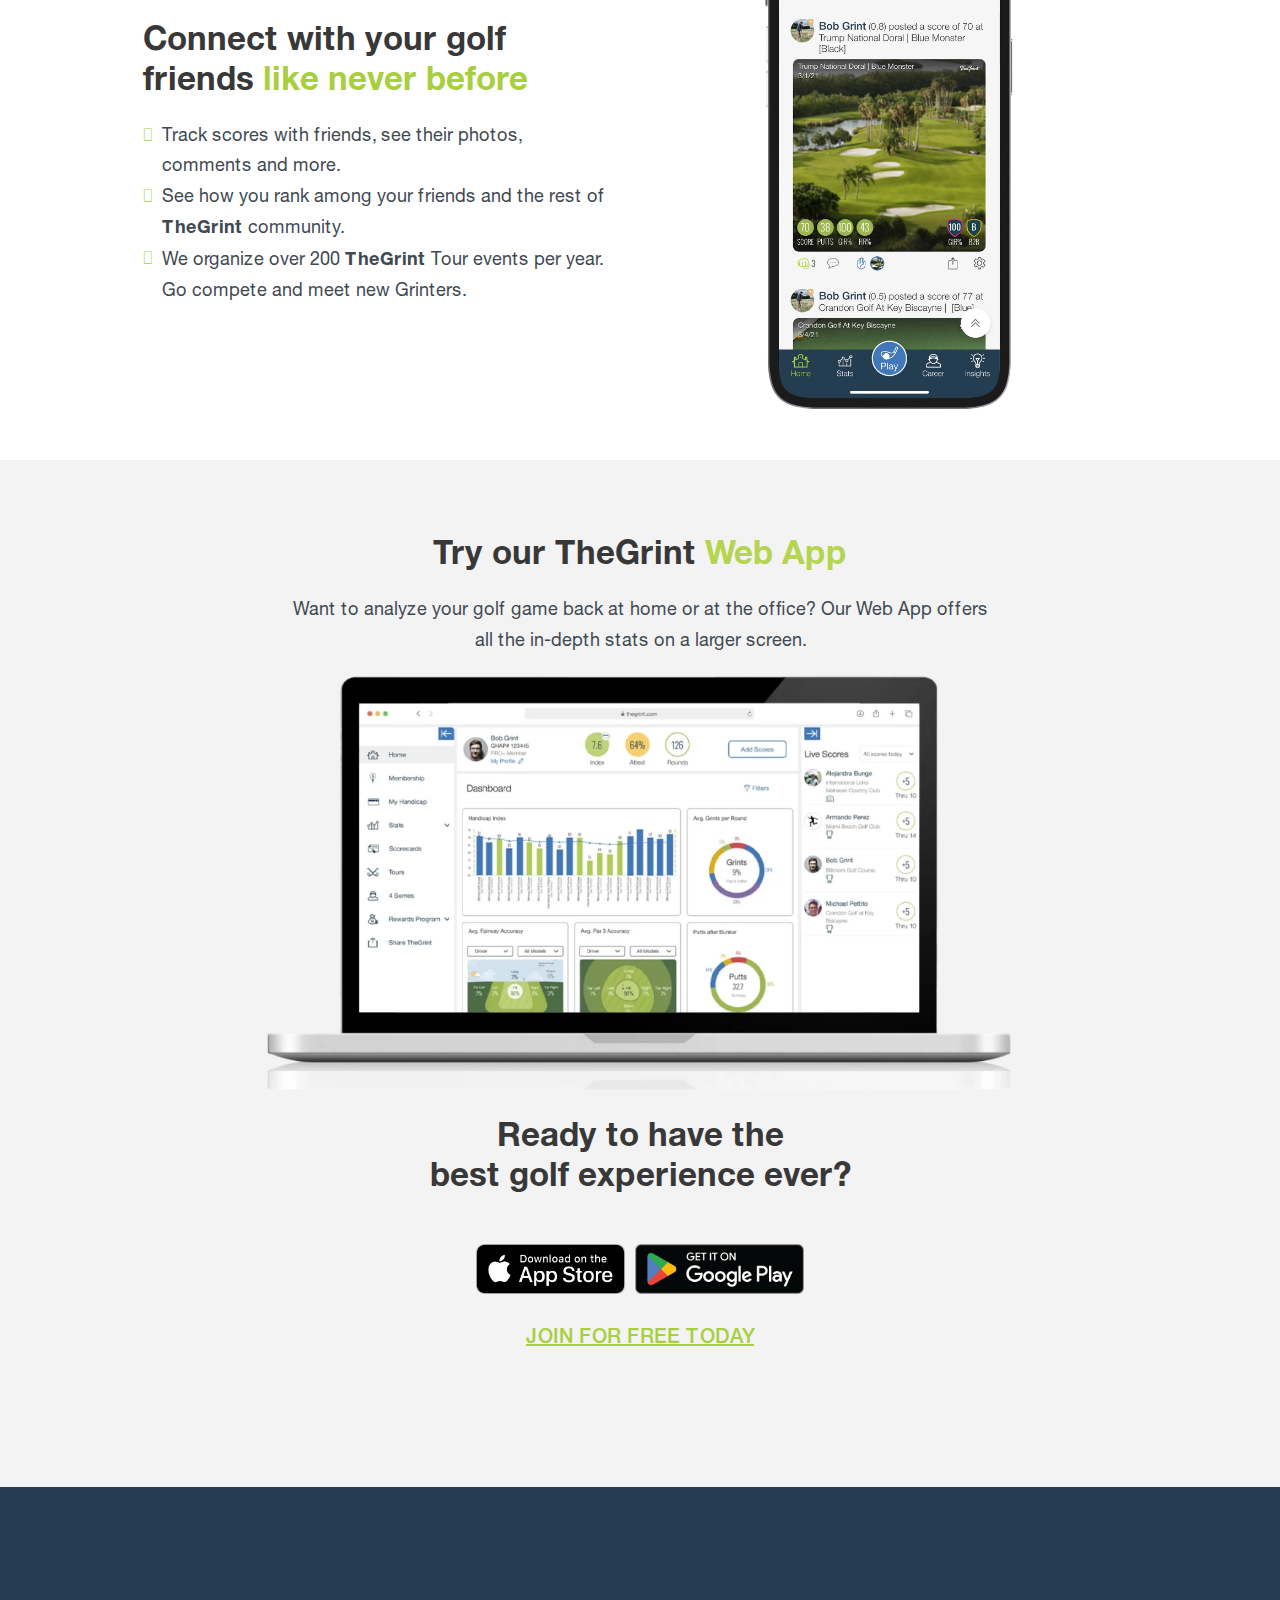
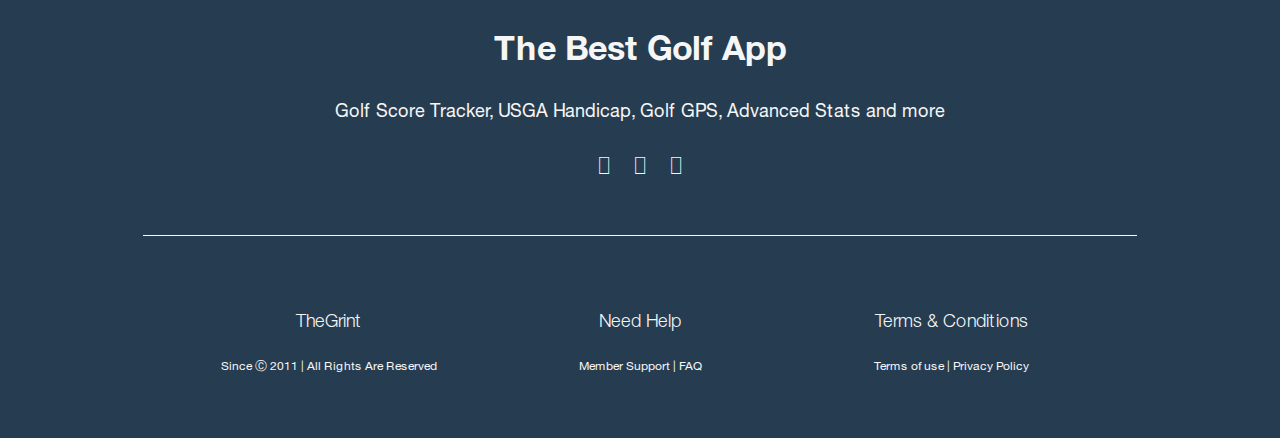
==== commit 8e25b748: "Add files via upload" ====
--- a/index.html
+++ b/index.html
@@ -147,8 +147,8 @@
 
       <div class="left">
         <div class="img-wrapper">
-          <img src="assets/handicap_link-2.webp" alt="">
-          <img src="assets/handicap_link-1.webp" alt="">
+          <img id="lil-card" src="assets/handicap_card_thegrint.webp" alt="">
+          <img id="lil-card-sibling" src="assets/handicap_link-1.webp" alt="">
         </div>
       </div>
 
--- a/css/m-style.css
+++ b/css/m-style.css
@@ -210,6 +210,7 @@
 	justify-content: space-around;
 	align-items: center;
 	flex-direction: row;
+	position: relative;
 }
 .screens-wrapper .img-wrapper img {
 	max-width: 50%;
@@ -226,6 +227,16 @@
 .screens .img-wrapper img:nth-child(odd) {
 	width: 150px;
 }
+#lil-card {
+	border-radius: 10px;
+    position: absolute;
+    left: 6em;
+    top: 25em;
+}
+#lil-card-sibling, #lil-card {
+    max-width: 100%;
+}
+
 /* first section */
 
 /*section.bg {
@@ -512,7 +523,7 @@
 	}
 }
 @media screen and (min-width: 758px) {
-		section:nth-child(n+3) .wrapper {
+	section:nth-child(n+3) .wrapper {
 		flex-direction: row;
 	}
 	section:nth-child(n+3) .wrapper.reverse-desktop {
@@ -528,6 +539,11 @@
 		padding-left: 0;
 		padding-right: 3%;
 	}
+	#lil-card {
+		position: relative;
+		left: 8em;
+		top: -5em;
+	}
 }
 @media screen and (min-width: 1024px) {
 	p, ul, ul li, a, .dots {
@@ -578,8 +594,8 @@
 		margin: 0 auto 20px;
 	}
 	.screens-wrapper .img-wrapper.three-screens img:nth-child(1) {
-    margin-right: -75px;
-}
+		margin-right: -75px;
+	}
 	.screens-wrapper .img-wrapper.three-screens img:nth-child(3) {
 		margin-left: -75px;
 	}
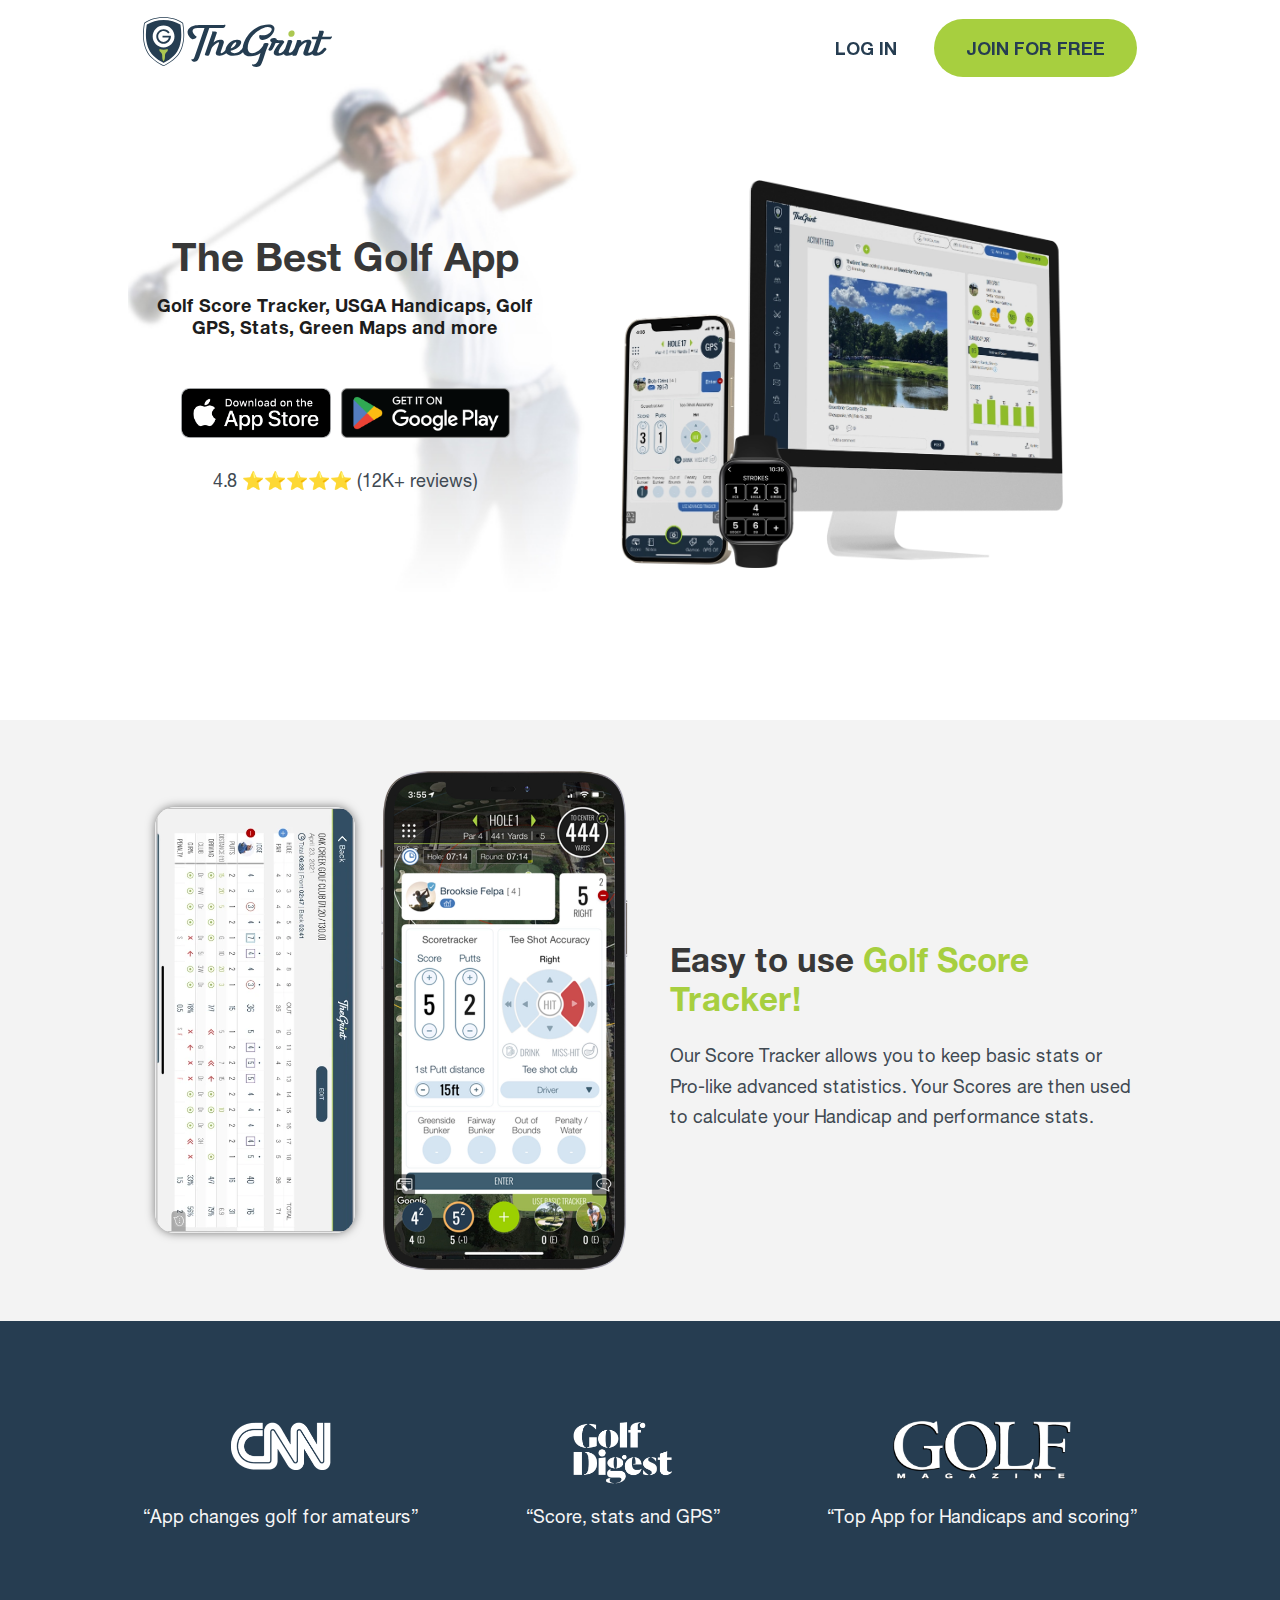
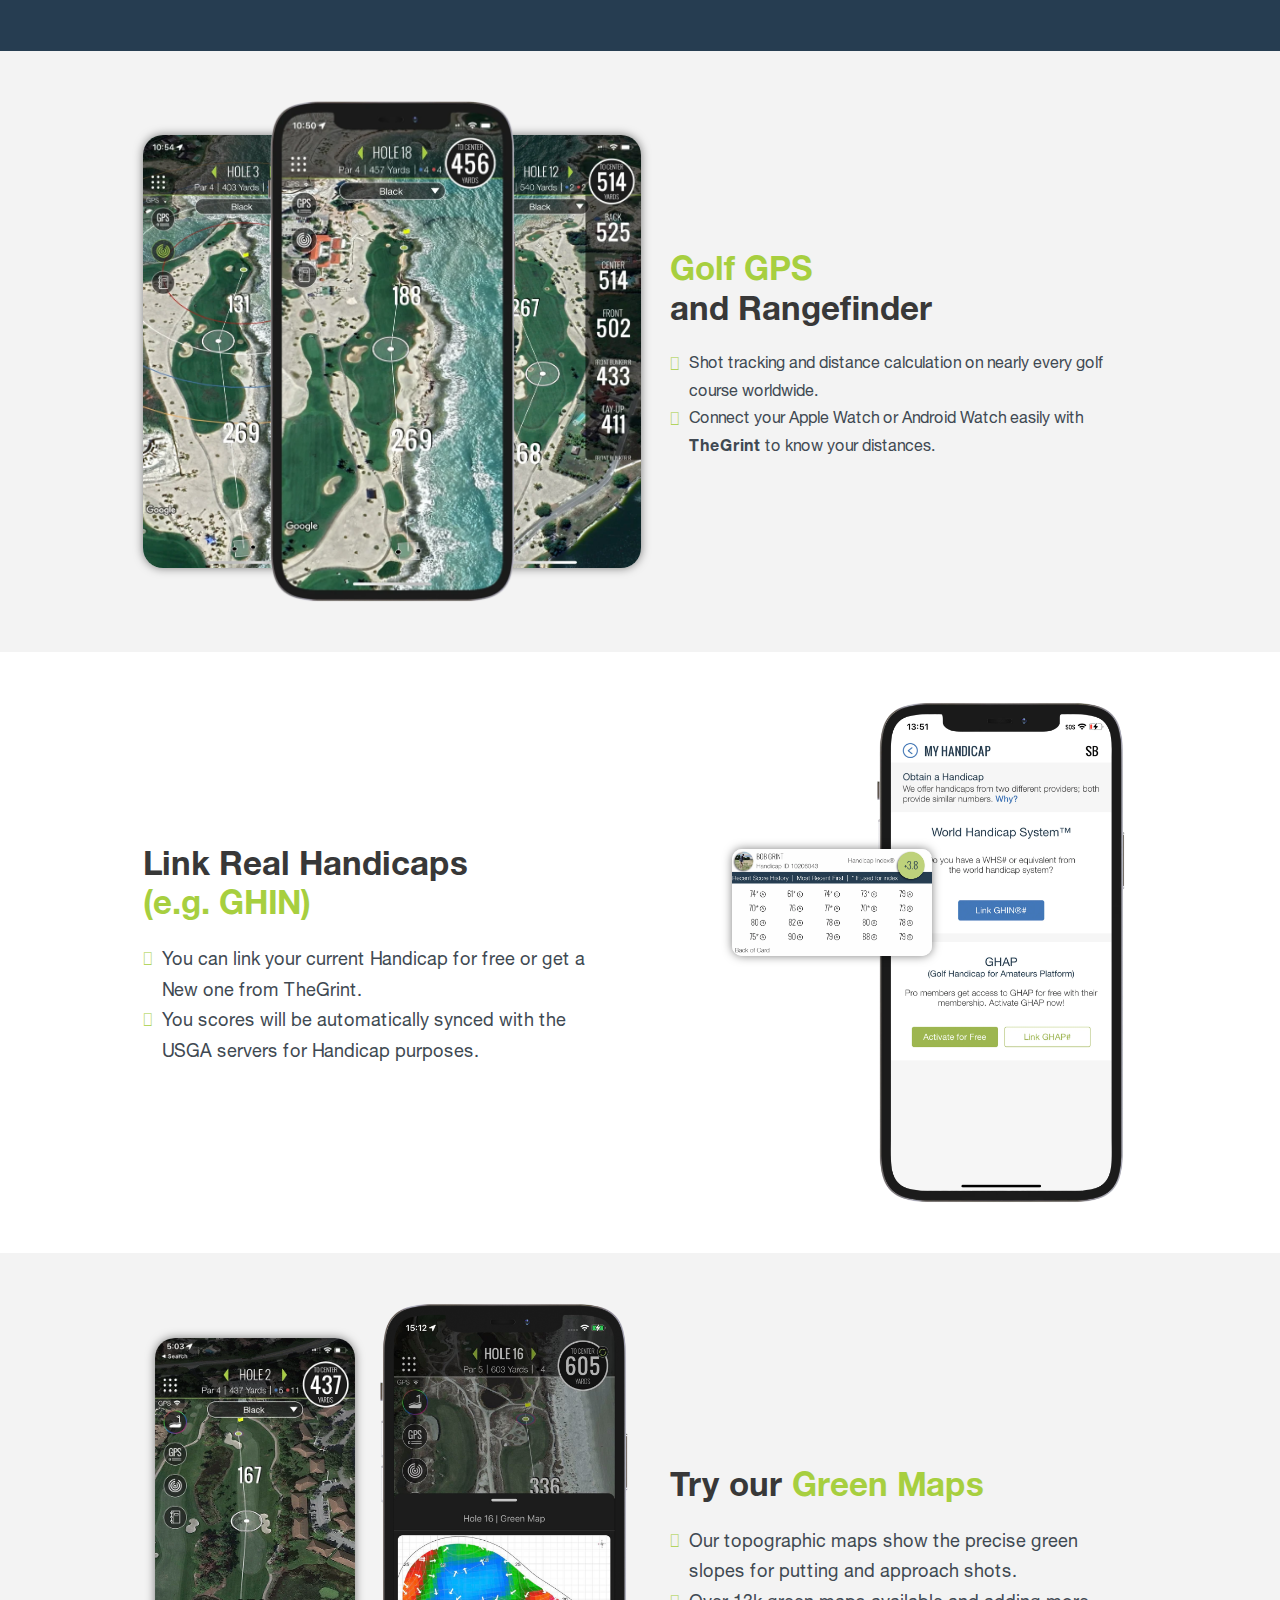
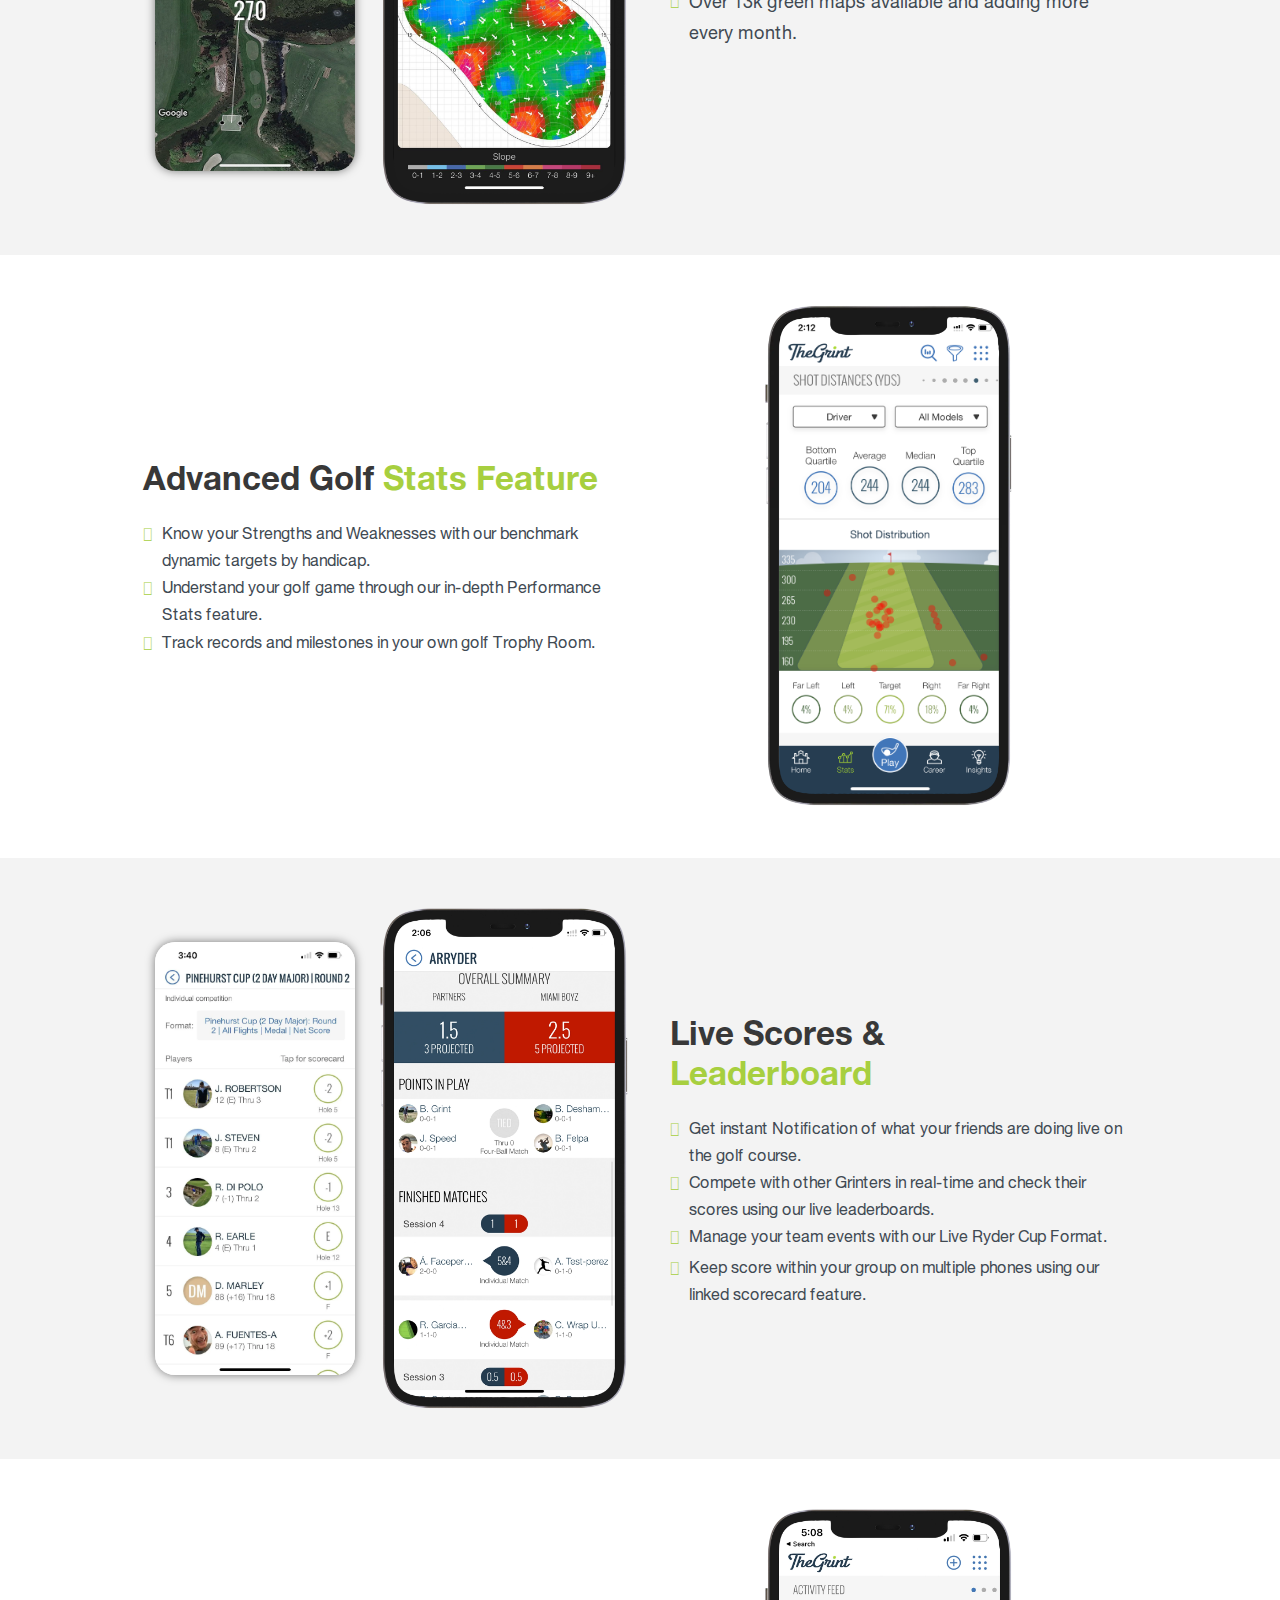
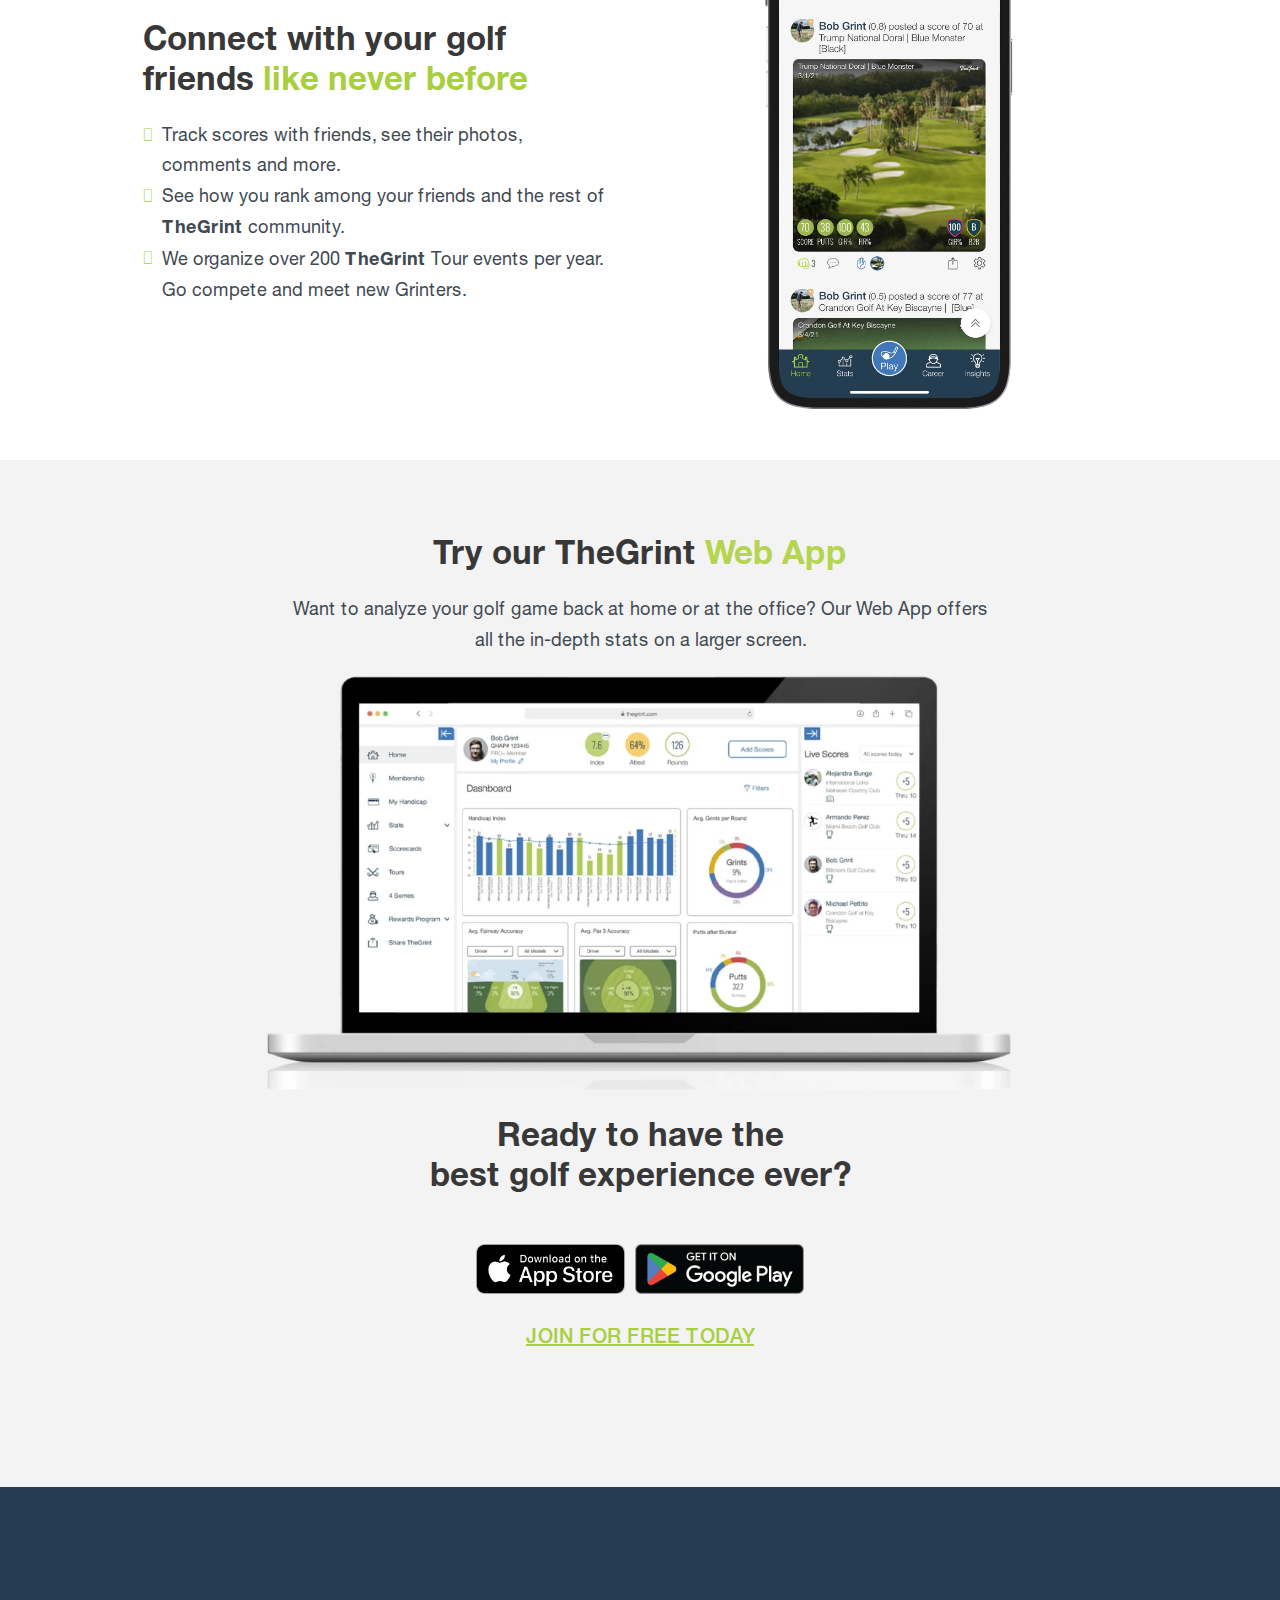
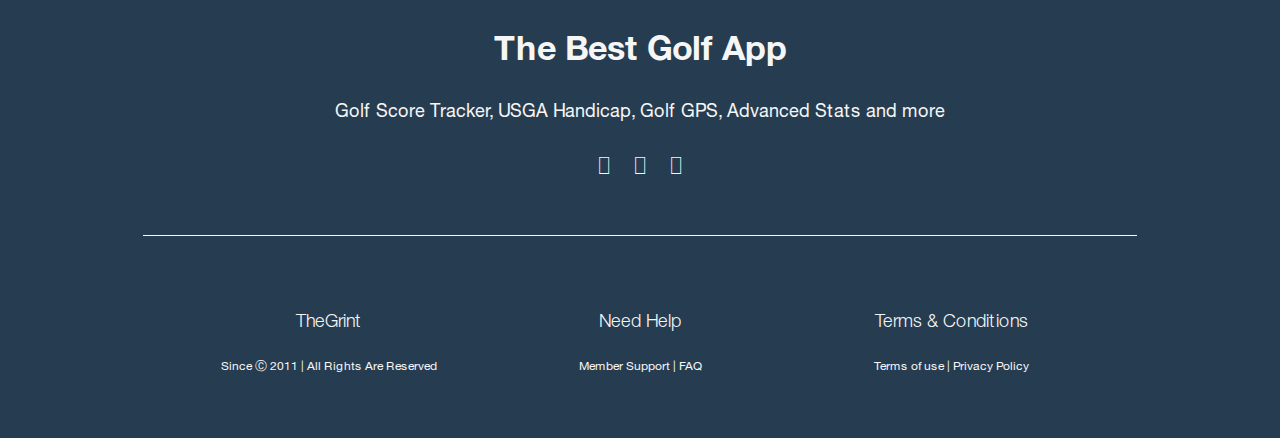
==== commit 00342502: "Add files via upload" ====
--- a/index.html
+++ b/index.html
@@ -154,7 +154,20 @@
 
       <div class="right">
         <h1 class="align-left">Link Real Handicaps <br><b class="green">(e.g. GHIN)</b></h1>
-        <p><b>TheGrint</b> will sync your scores with the USGA and World Handicap System database.</p>
+        <ul class="icon-list-items">
+          <li class="icon-list-item">
+            <span class="icon-list-icon">
+              <i aria-hidden="true" class="fas fa-check-circle"></i>
+            </span>
+            <span class="icon-list-text">You can link your current Handicap for free or get a New one from TheGrint.</span>
+          </li>
+          <li class="icon-list-item">
+            <span class="icon-list-icon">
+              <i aria-hidden="true" class="fas fa-check-circle"></i>
+            </span>
+            <span class="icon-list-text">You scores will be automatically synced with the USGA servers for Handicap purposes.</span>
+          </li>
+        </ul>
       </div>
 
     </div>
